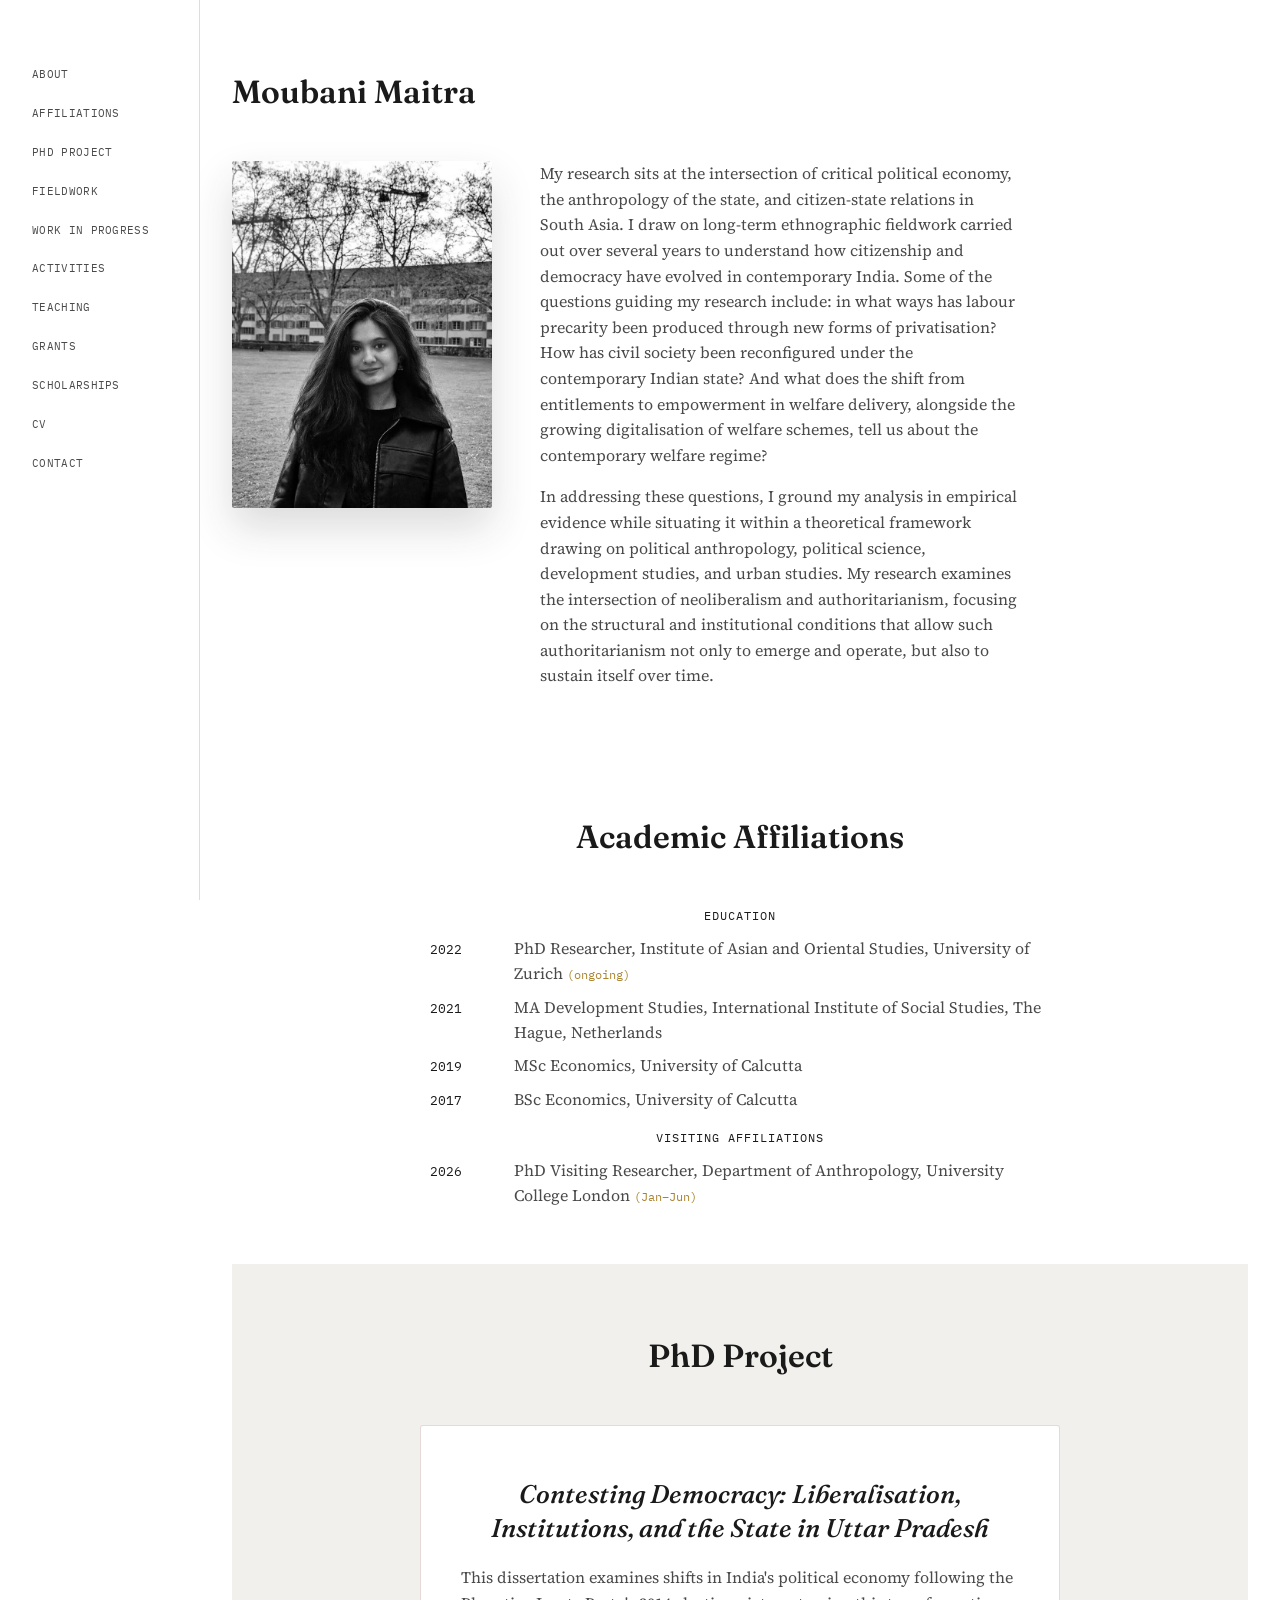
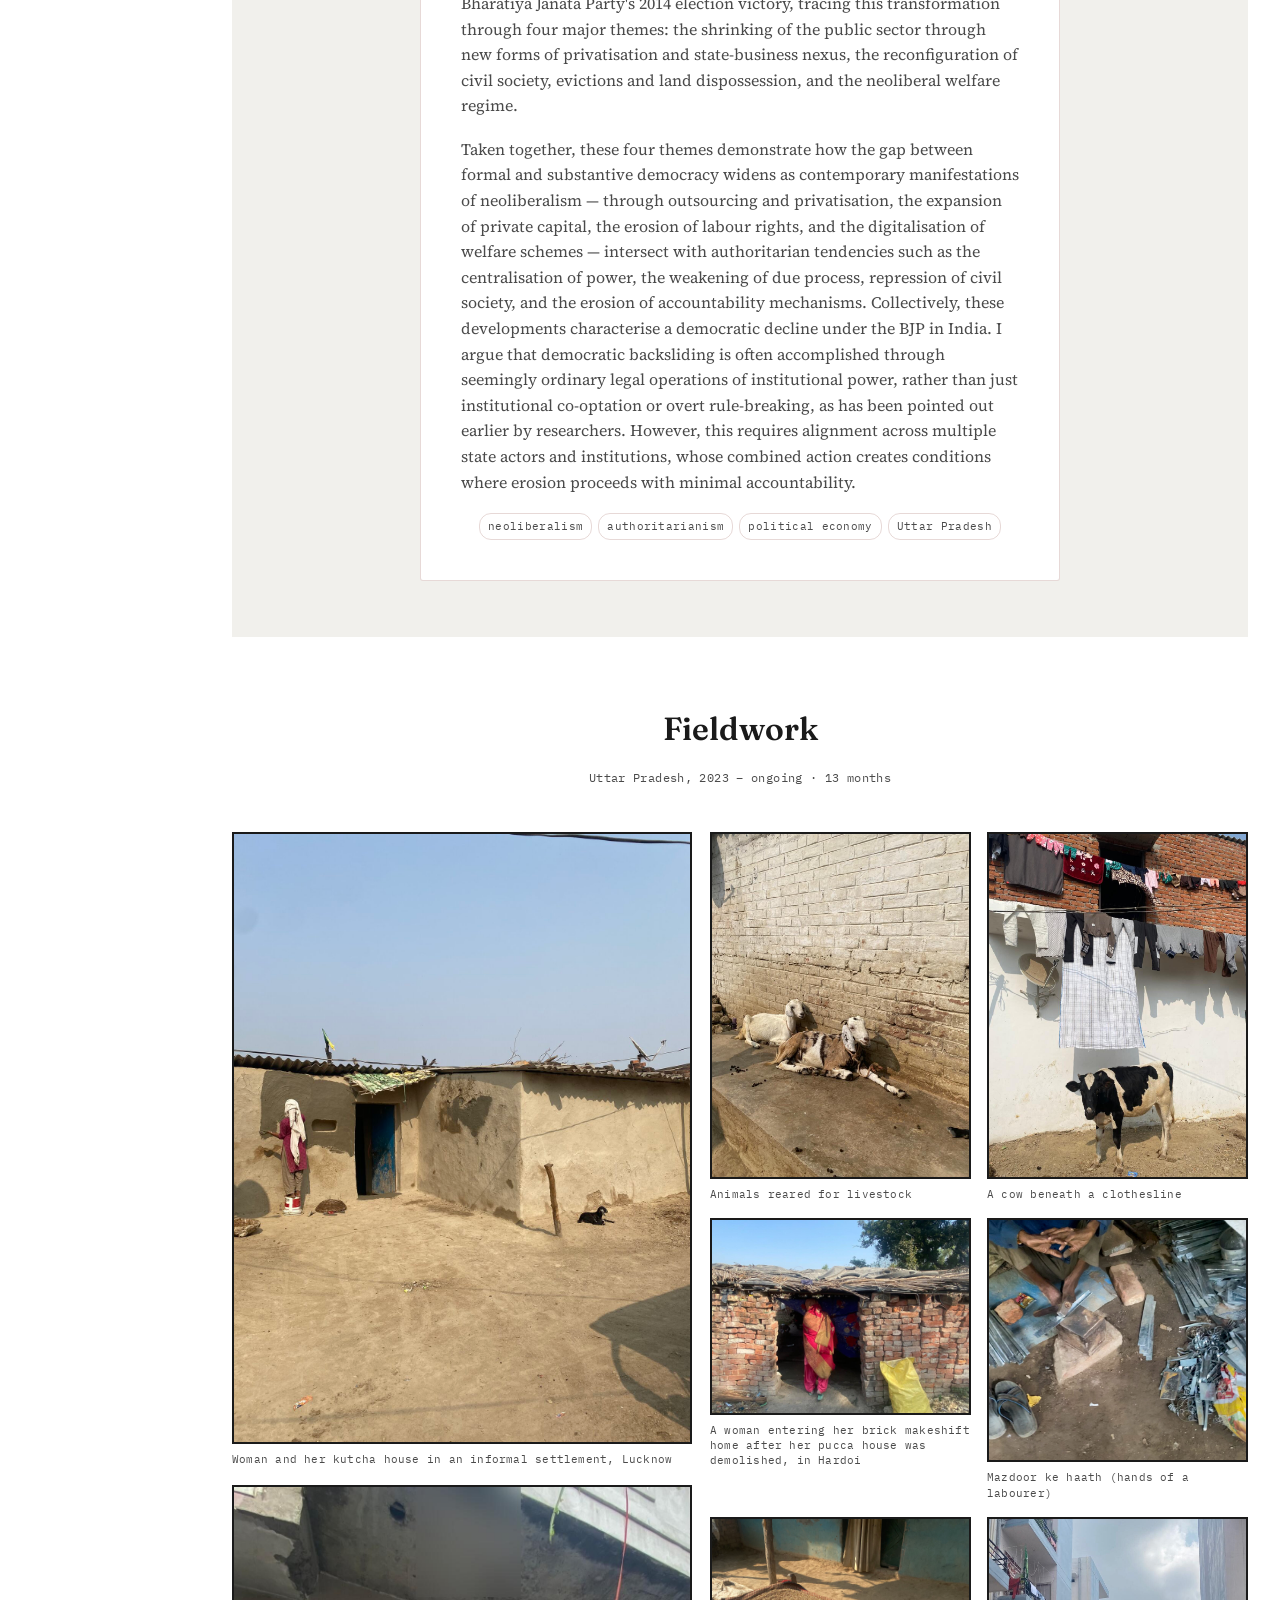
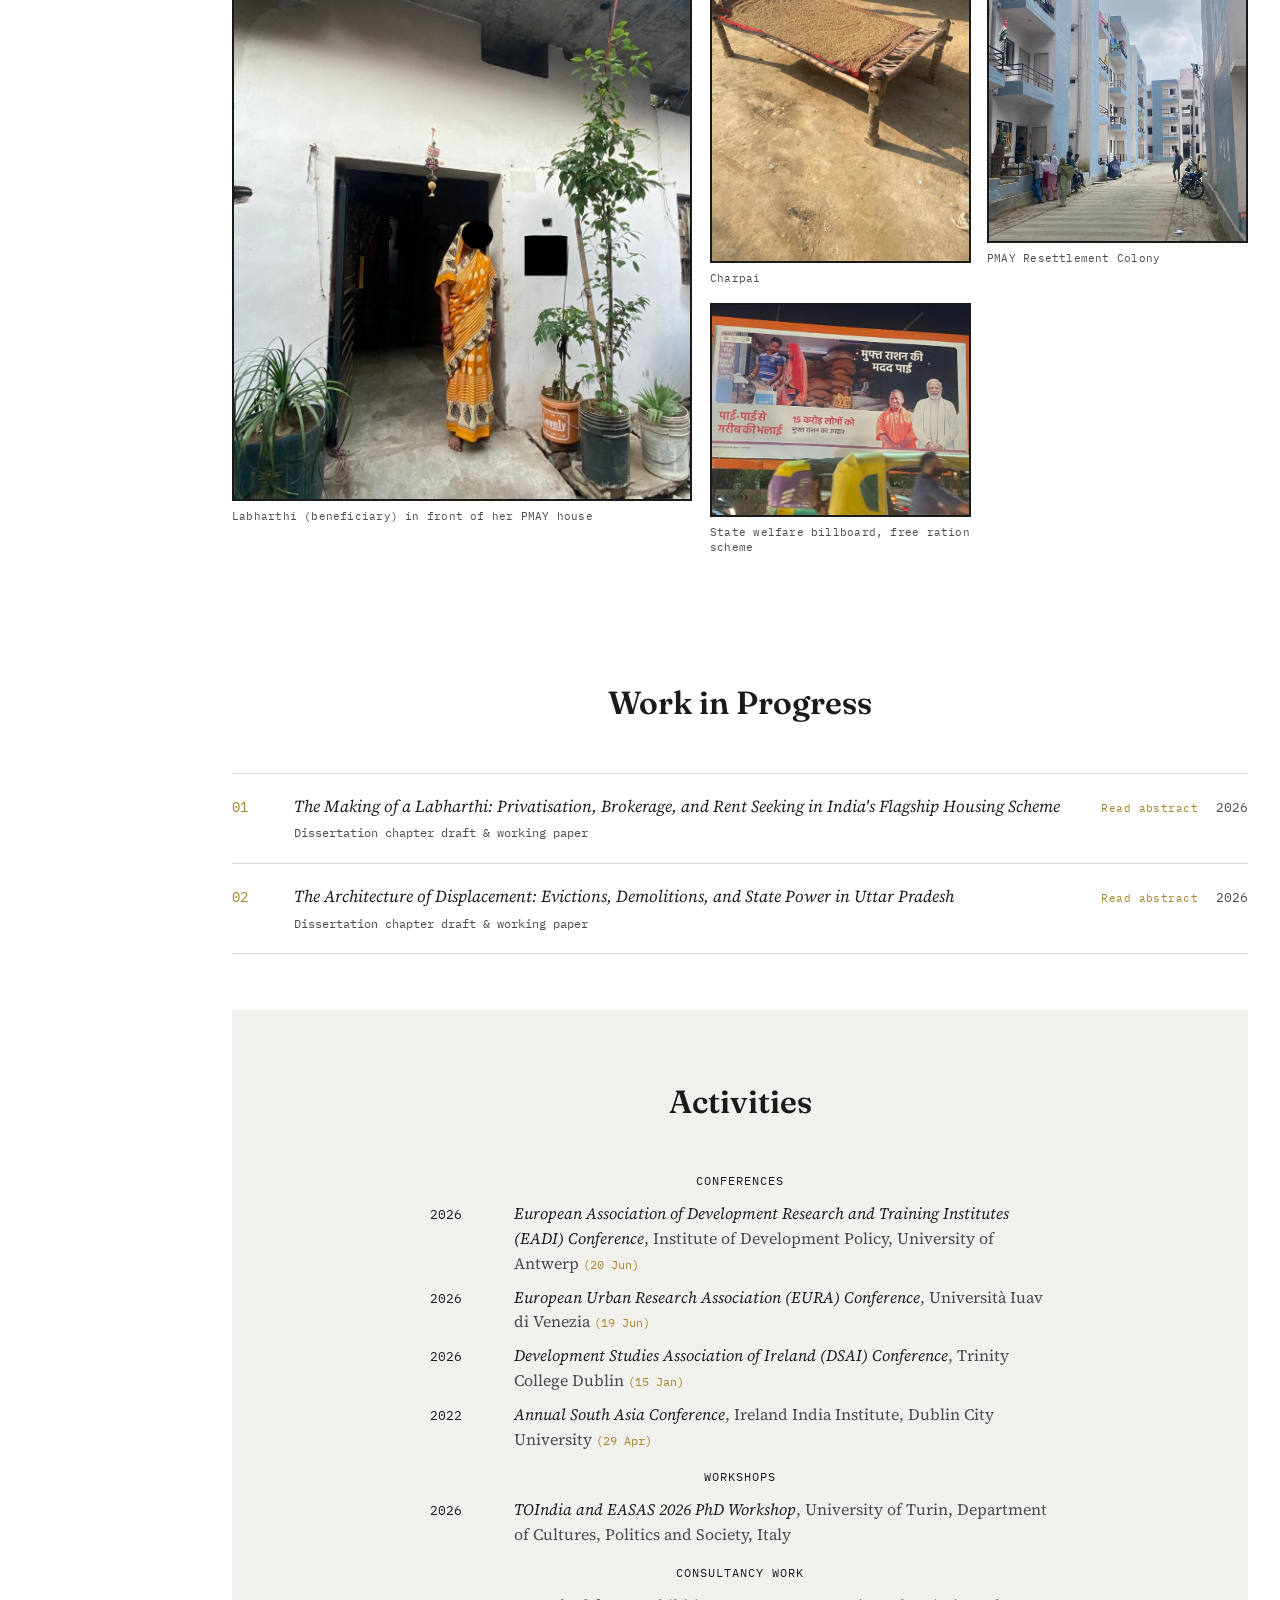
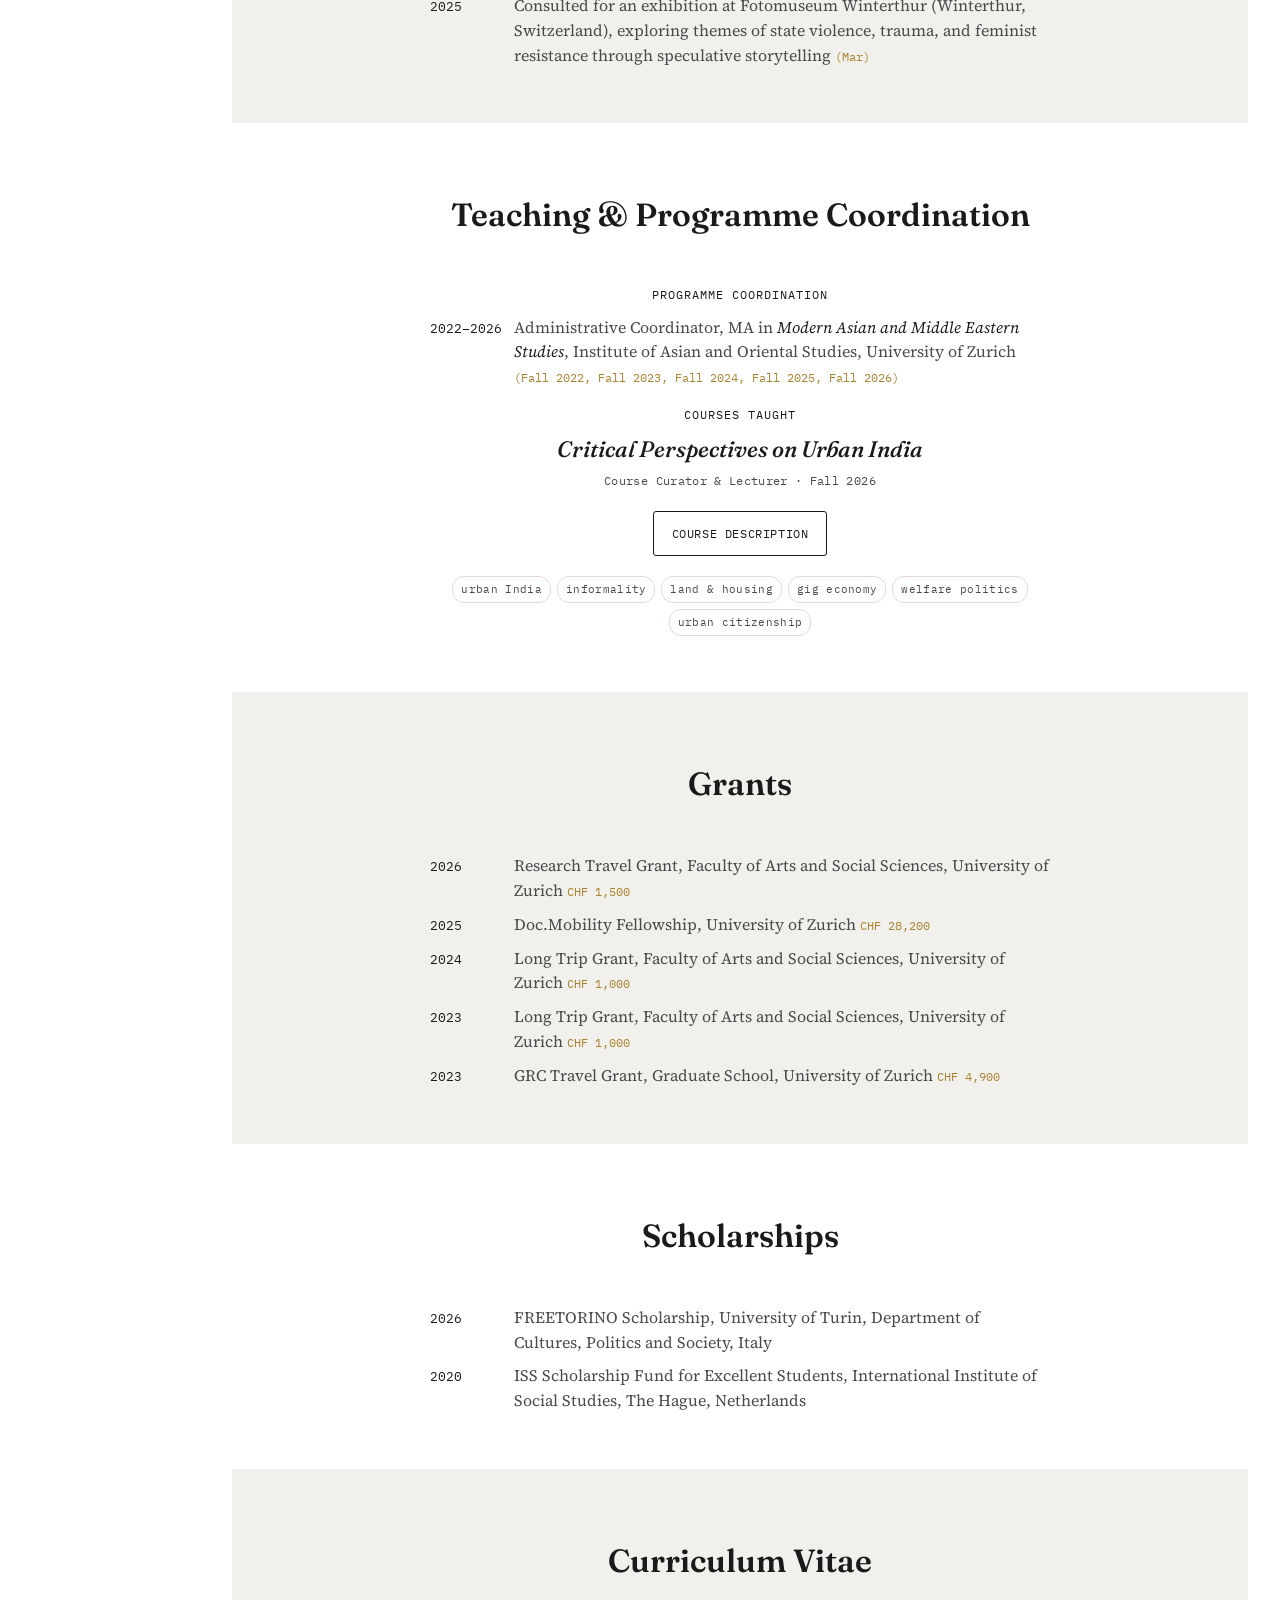
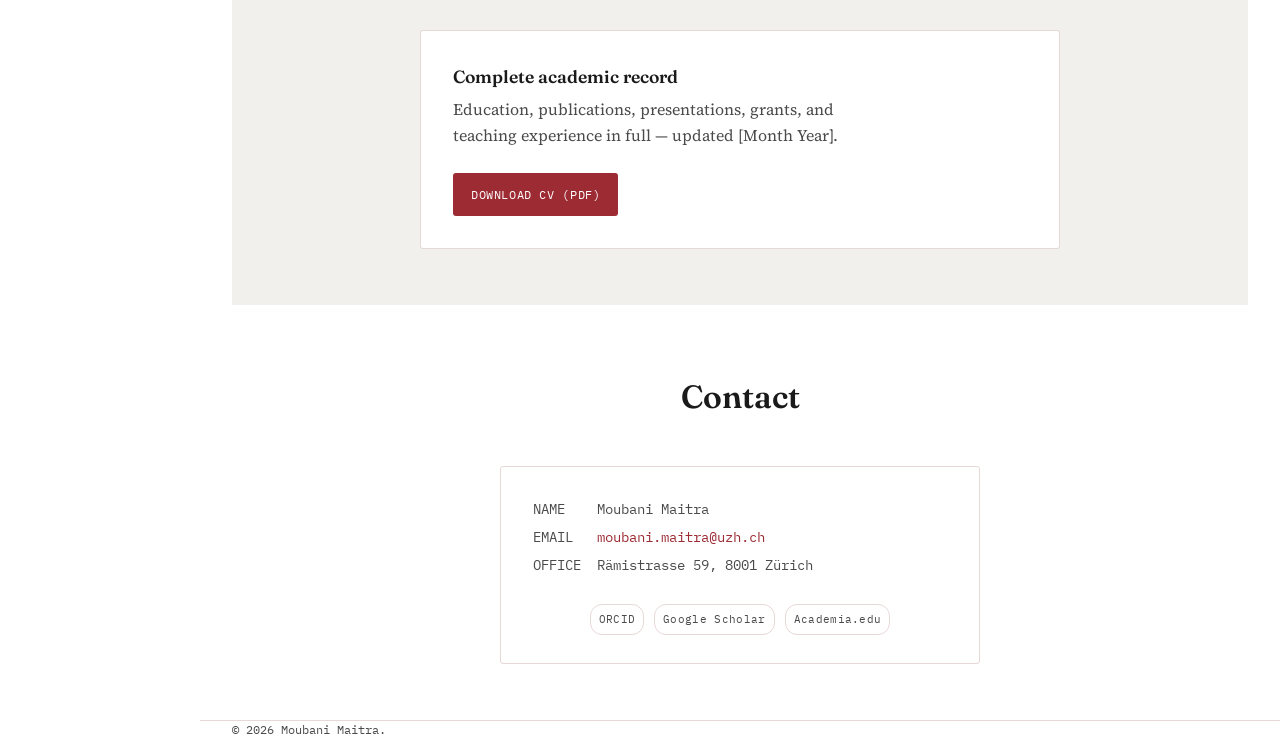
==== index.html @ 35f2863f "Add files via upload" ====
<!DOCTYPE html>
<html lang="en">
<head>
<meta charset="UTF-8">
<meta name="viewport" content="width=device-width, initial-scale=1.0">
<title>Moubani Maitra — Political Anthropology &amp; Political Economy</title>
<link rel="preconnect" href="https://fonts.googleapis.com">
<link rel="preconnect" href="https://fonts.gstatic.com" crossorigin>
<link href="https://fonts.googleapis.com/css2?family=Fraunces:ital,opsz,wght@0,9..144,400;0,9..144,500;0,9..144,600;0,9..144,900;1,9..144,400;1,9..144,500&family=Source+Serif+4:ital,wght@0,400;0,500;0,600;0,700;1,400;1,600&family=IBM+Plex+Mono:wght@400;500;600&display=swap" rel="stylesheet">
<style>
  :root{
    --paper: #FFFFFF;
    --paper-deep: #F1F0EC;
    --paper-line: rgba(122,46,34,0.18);
    --ink: #1A1A1A;
    --ink-soft: #4A4A4A;
    --stamp: #9C2B34;
    --stamp-soft: rgba(156,43,52,0.12);
    --ledger: #241512;
    --ledger-soft: #341F1A;
    --verdigris: #52796F;
    --brass: #A9832E;
    --radius: 3px;
    --maxw: 1120px;
  }

  *{box-sizing:border-box;}
  html{scroll-behavior:smooth;}
  body{
    margin:0;
    background:var(--paper);
    color:var(--ink);
    font-family:'Source Serif 4', Georgia, serif;
    line-height:1.6;
    -webkit-font-smoothing:antialiased;
    position:relative;
    overflow-x:hidden;
    padding-left:200px;
  }

  .eyebrow{
    font-family:'IBM Plex Mono', monospace;
    font-size:0.72rem;
    letter-spacing:0.16em;
    text-transform:uppercase;
    color:var(--stamp);
    display:flex;
    align-items:center;
    gap:0.6em;
  }
  .eyebrow::before{
    content:"";
    width:18px;
    height:1px;
    background:var(--stamp);
    display:inline-block;
  }

  h1,h2,h3{
    font-family:'Fraunces', Georgia, serif;
    font-weight:600;
    color:var(--ink);
    margin:0;
  }

  a{color:inherit;}

  .wrap{max-width:var(--maxw); margin:0 auto; padding:0 32px;}

  /* ---------- HEADER ---------- */
  .site-header{
    position:fixed; top:0; left:0; bottom:0; width:200px; z-index:50;
    background:rgba(255,255,255,0.92);
    backdrop-filter:blur(6px);
    border-right:1px solid var(--paper-line);
    border-bottom:none;
    overflow-y:auto;
  }
  .header-row{
    height:100%;
    padding:32px 20px;
    display:flex; flex-direction:column; align-items:flex-start; justify-content:flex-start;
    gap:24px;
  }
  .mark{
    font-family:'IBM Plex Mono', monospace;
    font-weight:600; font-size:0.85rem;
    letter-spacing:0.04em;
    border:1px solid var(--ink);
    padding:5px 9px;
    border-radius:var(--radius);
    text-decoration:none;
  }
  .tabs{display:flex; flex-direction:column; flex-wrap:nowrap; gap:2px; list-style:none; margin:0; padding:0; width:100%;}
  .tabs a{
    display:block;
    font-family:'IBM Plex Mono', monospace;
    font-size:0.66rem;
    letter-spacing:0.03em;
    text-transform:uppercase;
    text-decoration:none;
    color:var(--ink-soft);
    padding:9px 10px;
    white-space:nowrap;
    border:1px solid transparent;
    border-left:2px solid transparent;
    border-radius:0;
    transition:color .2s ease, border-color .2s ease, background .2s ease;
  }
  .tabs a:hover{ color:var(--stamp); background:var(--paper-deep); border-left-color:var(--paper-line); }
  .tabs a.active{ color:var(--stamp); border-left-color:var(--stamp); }
  .nav-toggle{ display:none; background:none; border:1px solid var(--ink); border-radius:var(--radius); padding:8px 10px; font-family:'IBM Plex Mono',monospace; }

  .btn{
    font-family:'IBM Plex Mono', monospace;
    font-size:0.76rem;
    letter-spacing:0.05em;
    text-transform:uppercase;
    text-decoration:none;
    padding:12px 18px;
    border-radius:var(--radius);
    display:inline-block;
    transition:transform .15s ease, box-shadow .15s ease;
  }
  .btn-primary{ background:var(--stamp); color:var(--paper); }
  .btn-primary:hover{ transform:translateY(-2px); box-shadow:0 6px 14px rgba(156,43,52,0.28); }
  .btn-ghost{ border:1px solid var(--ink); color:var(--ink); background:none; }
  .btn-ghost:hover{ transform:translateY(-2px); background:var(--ink); color:var(--paper); }

  /* ---------- SECTION SHELL ---------- */
  section{ padding:56px 0; }
  .about-section{ padding-top:56px; }
  .section-alt{ background:var(--paper-deep); }
  .section-head{ margin-bottom:44px; max-width:640px; margin:0 auto 44px; text-align:center; }
  .section-head h2{ font-size:2rem; margin-top:10px; }

  .reveal{ opacity:0; transform:translateY(16px); transition:opacity .6s ease, transform .6s ease; }
  .reveal.in{ opacity:1; transform:translateY(0); }

  /* ---------- ABOUT ---------- */
  .about-photo-grid{ display:grid; grid-template-columns:260px 1fr; gap:48px; align-items:start; }
  .about-photo{
    width:100%;
    aspect-ratio:3/4;
    object-fit:cover;
    border-radius:2px;
    filter:grayscale(100%);
    box-shadow:0 20px 40px rgba(122,46,34,0.18);
  }
  .about-name{
    margin-top:14px;
    font-family:'Fraunces', Georgia, serif;
    font-style:italic;
    font-weight:500;
    font-size:1.1rem;
    color:var(--ink);
  }
  .about-grid{ display:grid; grid-template-columns:1.4fr 1fr; gap:56px; align-items:start; }
  .about-grid p{ margin:0 0 16px; color:var(--ink-soft); }
  .facts{ list-style:none; margin:0; padding:0; border-top:1px solid var(--paper-line); }
  .facts li{
    display:flex; justify-content:space-between; gap:16px;
    padding:12px 0; border-bottom:1px solid var(--paper-line);
    font-family:'IBM Plex Mono', monospace; font-size:0.78rem;
  }
  .facts li span:first-child{ color:var(--ink-soft); text-transform:uppercase; letter-spacing:0.04em; }
  .facts li span:last-child{ text-align:right; color:var(--ink); }

  .file-no{
    font-family:'IBM Plex Mono', monospace;
    font-size:0.7rem;
    color:var(--brass);
    letter-spacing:0.05em;
  }
  .tags{ display:flex; flex-wrap:wrap; gap:6px; }
  .tag{
    font-family:'IBM Plex Mono', monospace;
    font-size:0.66rem;
    letter-spacing:0.03em;
    padding:4px 8px;
    border:1px solid var(--paper-line);
    border-radius:12px;
    color:var(--ink-soft);
  }

  /* ---------- PHD PROJECT ---------- */
  .phd-project{
    background:var(--paper);
    border:1px solid var(--paper-line);
    border-radius:var(--radius);
    padding:40px;
    max-width:640px;
    margin:0 auto;
  }
  .phd-project h3{ font-size:1.6rem; line-height:1.32; margin:12px 0 20px; font-style:italic; font-weight:500; text-align:center; }
  .phd-project p{ color:var(--ink-soft); margin:0 0 18px; }
  .phd-project .tags{ margin-top:6px; justify-content:center; }

  /* ---------- FIELDWORK ---------- */
  .fieldwork{ background:var(--paper); color:var(--ink); }
  .fieldwork h2{ color:var(--ink); }

  /* ---------- FIELDWORK — HERO + SIDE GRID (no cropping) ---------- */
  .photo-collage{
    max-width:1100px;
    margin:0 auto;
    display:flex;
    align-items:flex-start;
    gap:18px;
    flex-wrap:wrap;
  }
  .photo-main-col{
    display:flex;
    flex-direction:column;
    gap:18px;
    flex:0 1 460px;
    max-width:460px;
  }
  .photo-main{
    margin:0;
  }
  .photo-main img{
    display:block;
    width:100%;
    height:auto;
    border:2px solid var(--ink);
    box-sizing:border-box;
  }
  .photo-side{
    flex:1 1 500px;
    display:grid;
    grid-template-columns:repeat(2, 1fr);
    align-content:start;
    gap:16px 16px;
  }
  .photo-cell{
    margin:0;
  }
  .photo-cell img{
    display:block;
    width:100%;
    height:auto;
    border:2px solid var(--ink);
    box-sizing:border-box;
  }
  .photo-main figcaption, .photo-cell figcaption{
    margin-top:8px;
    font-family:'IBM Plex Mono', monospace;
    font-size:0.68rem;
    letter-spacing:0.02em;
    line-height:1.4;
    color:var(--ink-soft);
  }

  /* ---------- PUBLICATIONS / WORK IN PROGRESS ---------- */
  .ledger{ list-style:none; margin:0; padding:0; border-top:1px solid var(--paper-line); }
  .pub{
    display:grid; grid-template-columns:44px 1fr auto; gap:18px; align-items:baseline;
    padding:20px 0; border-bottom:1px solid var(--paper-line);
    position:relative;
  }
  .pub-num{ font-family:'IBM Plex Mono', monospace; color:var(--brass); font-size:0.85rem; }
  .pub-title{ font-style:italic; font-size:1.05rem; }
  .pub-meta{ display:block; font-family:'IBM Plex Mono', monospace; font-size:0.72rem; color:var(--ink-soft); margin-top:4px; font-style:normal; }
  .pub-year{ font-family:'IBM Plex Mono', monospace; font-size:0.8rem; color:var(--ink-soft); }
  .stamp-badge{
    position:absolute; right:0; top:14px;
    font-family:'IBM Plex Mono', monospace;
    font-size:0.6rem; letter-spacing:0.08em;
    color:var(--stamp); border:1px solid var(--stamp);
    padding:3px 7px; border-radius:2px;
    transform:rotate(-8deg) scale(0.9);
    opacity:0; transition:opacity .2s ease, transform .2s ease;
    background:var(--stamp-soft);
  }
  .pub:hover .stamp-badge{ opacity:1; transform:rotate(-8deg) scale(1); }

  .pub-details summary{
    list-style:none;
    cursor:pointer;
    display:flex;
    align-items:baseline;
    gap:8px;
  }
  .pub-details summary::-webkit-details-marker{ display:none; }
  .pub-hint{
    font-family:'IBM Plex Mono', monospace;
    font-size:0.68rem;
    letter-spacing:0.04em;
    color:var(--brass);
    margin-left:auto;
    white-space:nowrap;
    padding-left:12px;
  }
  .pub-hint-open{ display:none; }
  .pub-details[open] .pub-hint-open{ display:inline; }
  .pub-details[open] .pub-hint-closed{ display:none; }
  .pub-desc{
    margin:12px 0 0;
    font-style:normal;
    font-size:0.92rem;
    line-height:1.6;
    color:var(--ink-soft);
    max-width:66ch;
  }

  /* ---------- TEACHING ---------- */
  .course-card{
    max-width:640px;
    margin:0 auto;
  }
  .course-card h3{ font-size:1.4rem; line-height:1.32; margin:0 0 8px; font-style:italic; font-weight:500; text-align:center; }
  .course-card .course-meta{ font-family:'IBM Plex Mono', monospace; font-size:0.72rem; letter-spacing:0.03em; color:var(--ink-soft); margin:0 0 20px; text-align:center; }
  .course-card p:not(.course-meta){ color:var(--ink-soft); margin:0 0 16px; }
  .course-card .tags{ margin-top:6px; justify-content:center; }
  .course-details{ text-align:center; margin:0 0 20px; }
  .course-desc-btn{
    display:inline-block;
    list-style:none;
    cursor:pointer;
  }
  .course-desc-btn::-webkit-details-marker{ display:none; }
  .course-details p{ text-align:left; margin-top:18px !important; }

  /* ---------- SUB-BLOCKS (Activities, Coordination) ---------- */
  .subblock{ margin-bottom:16px; }
  .subblock:last-child{ margin-bottom:0; }
  .subhead{
    font-family:'IBM Plex Mono', monospace;
    font-size:0.78rem;
    letter-spacing:0.08em;
    text-transform:uppercase;
    color:var(--ink);
    margin-bottom:10px;
    text-align:center;
  }
  .cv-list{ margin:0 auto; padding:0; max-width:620px; display:flex; flex-direction:column; gap:9px; }
  .cv-entry{
    display:grid;
    grid-template-columns:74px 1fr;
    gap:10px;
    align-items:baseline;
    margin:0;
    font-size:1rem;
    line-height:1.55;
    color:var(--ink-soft);
    text-align:left;
  }
  .cv-entry em{ font-style:italic; color:var(--ink); }
  .cv-year{ font-family:'IBM Plex Mono', monospace; font-size:0.82rem; color:var(--ink); }
  .cv-desc{ display:block; }
  .cv-date{ font-family:'IBM Plex Mono', monospace; font-size:0.72rem; color:var(--brass); }

  /* ---------- CV ---------- */
  .cv-box{
    display:flex; align-items:center; justify-content:space-between; gap:24px; flex-wrap:wrap;
    background:var(--paper); border:1px solid var(--paper-line); border-radius:var(--radius);
    padding:32px;
    max-width:640px;
    margin:0 auto;
  }
  .cv-box p{ margin:6px 0 0; color:var(--ink-soft); max-width:50ch; }

  /* ---------- CONTACT ---------- */
  .contact-block{
    font-family:'IBM Plex Mono', monospace;
    font-size:0.88rem;
    line-height:2;
    color:var(--ink-soft);
    border:1px solid var(--paper-line);
    border-radius:var(--radius);
    padding:28px 32px;
    max-width:480px;
    margin:0 auto;
  }
  .contact-block a{ color:var(--stamp); text-decoration:none; border-bottom:1px solid transparent; }
  .contact-block a:hover{ border-color:var(--stamp); }
  .contact-links{ margin-top:24px; display:flex; gap:10px; flex-wrap:wrap; justify-content:center; }

  footer{
    padding:32px 0 48px;
    font-family:'IBM Plex Mono', monospace;
    font-size:0.72rem;
    color:var(--ink-soft);
    display:flex; justify-content:space-between; flex-wrap:wrap; gap:8px;
    border-top:1px solid var(--paper-line);
  }

  @media (max-width: 860px){
    body{ padding-left:0; }
    .site-header{
      position:fixed; top:0; left:0; right:0; bottom:auto; width:auto; height:64px;
      border-right:none;
      border-bottom:1px solid var(--paper-line);
    }
    .header-row{
      max-width:var(--maxw); margin:0 auto; padding:0 32px;
      flex-direction:row; align-items:center; justify-content:space-between;
      height:64px; gap:0;
    }
    .about-section{ padding-top:120px; }
    .about-grid{ grid-template-columns:1fr; }
    .about-photo-grid{ grid-template-columns:1fr; }
    .about-photo{ max-width:220px; }
    .photo-collage{ flex-direction:column; align-items:stretch; }
    .photo-main-col{ max-width:100%; }
    .tabs{ display:none; }
    .nav-toggle{ display:inline-flex; }
    .tabs.open{
      display:flex; flex-direction:column; position:absolute; top:64px; right:32px;
      background:var(--paper); border:1px solid var(--paper-line); border-radius:var(--radius);
      padding:6px; max-height:80vh; overflow-y:auto;
    }
    .pub{ grid-template-columns:32px 1fr; }
    .pub-year{ grid-column:2; }
  }

  @media (max-width: 520px){
    .photo-side{ grid-template-columns:1fr; }
  }

  @media (prefers-reduced-motion: reduce){
    .reveal{ opacity:1; transform:none; transition:none; }
  }
</style>
</head>
<body>

<header class="site-header">
  <div class="header-row">
    <div></div>
    <nav>
      <ul class="tabs" id="tabs">
        <li><a href="#about">About</a></li>
        <li><a href="#affiliations">Affiliations</a></li>
        <li><a href="#research">PhD Project</a></li>
        <li><a href="#fieldwork">Fieldwork</a></li>
        <li><a href="#publications">Work in Progress</a></li>
        <li><a href="#activities">Activities</a></li>
        <li><a href="#teaching">Teaching</a></li>
        <li><a href="#grants">Grants</a></li>
        <li><a href="#scholarships">Scholarships</a></li>
        <li><a href="#cv">CV</a></li>
        <li><a href="#contact">Contact</a></li>
      </ul>
    </nav>
    <button class="nav-toggle" id="navToggle" aria-label="Toggle navigation">≡</button>
  </div>
</header>

<main class="wrap">

  <!-- ABOUT -->
  <section id="about" class="reveal about-section">
    <div class="section-head" style="margin:0 0 44px; text-align:left;">
      <h2>Moubani Maitra</h2>
    </div>
    <div class="about-photo-grid">
      <div class="about-photo-col">
        <img src="photos/profile.jpg" alt="Moubani Maitra" class="about-photo">
      </div>
      <div style="max-width:60ch;">
        <p style="color:var(--ink-soft); margin:0 0 16px;">My research sits at the intersection of critical political economy, the anthropology of the state, and citizen-state relations in South Asia. I draw on long-term ethnographic fieldwork carried out over several years to understand how citizenship and democracy have evolved in contemporary India. Some of the questions guiding my research include: in what ways has labour precarity been produced through new forms of privatisation? How has civil society been reconfigured under the contemporary Indian state? And what does the shift from entitlements to empowerment in welfare delivery, alongside the growing digitalisation of welfare schemes, tell us about the contemporary welfare regime?</p>
        <p style="color:var(--ink-soft); margin:0;">In addressing these questions, I ground my analysis in empirical evidence while situating it within a theoretical framework drawing on political anthropology, political science, development studies, and urban studies. My research examines the intersection of neoliberalism and authoritarianism, focusing on the structural and institutional conditions that allow such authoritarianism not only to emerge and operate, but also to sustain itself over time.</p>
      </div>
    </div>
  </section>

  <!-- ACADEMIC AFFILIATIONS -->
  <section id="affiliations" class="reveal">
    <div class="section-head">
      <h2>Academic Affiliations</h2>
    </div>
    <div class="subblock">
      <p class="subhead">Education</p>
      <div class="cv-list">
        <p class="cv-entry"><span class="cv-year">2022</span><span class="cv-desc">PhD Researcher, Institute of Asian and Oriental Studies, University of Zurich <span class="cv-date">(ongoing)</span></span></p>
        <p class="cv-entry"><span class="cv-year">2021</span><span class="cv-desc">MA Development Studies, International Institute of Social Studies, The Hague, Netherlands</span></p>
        <p class="cv-entry"><span class="cv-year">2019</span><span class="cv-desc">MSc Economics, University of Calcutta</span></p>
        <p class="cv-entry"><span class="cv-year">2017</span><span class="cv-desc">BSc Economics, University of Calcutta</span></p>
      </div>
    </div>
    <div class="subblock">
      <p class="subhead">Visiting Affiliations</p>
      <div class="cv-list">
        <p class="cv-entry"><span class="cv-year">2026</span><span class="cv-desc">PhD Visiting Researcher, Department of Anthropology, University College London <span class="cv-date">(Jan–Jun)</span></span></p>
      </div>
    </div>
  </section>

  <!-- PHD PROJECT -->
  <section id="research" class="section-alt reveal">
    <div class="section-head">
      <h2>PhD Project</h2>
    </div>
    <article class="phd-project">
      <h3>Contesting Democracy: Liberalisation, Institutions, and the State in Uttar Pradesh</h3>
      <p>This dissertation examines shifts in India's political economy following the Bharatiya Janata Party's 2014 election victory, tracing this transformation through four major themes: the shrinking of the public sector through new forms of privatisation and state-business nexus, the reconfiguration of civil society, evictions and land dispossession, and the neoliberal welfare regime.</p>
      <p>Taken together, these four themes demonstrate how the gap between formal and substantive democracy widens as contemporary manifestations of neoliberalism — through outsourcing and privatisation, the expansion of private capital, the erosion of labour rights, and the digitalisation of welfare schemes — intersect with authoritarian tendencies such as the centralisation of power, the weakening of due process, repression of civil society, and the erosion of accountability mechanisms. Collectively, these developments characterise a democratic decline under the BJP in India. I argue that democratic backsliding is often accomplished through seemingly ordinary legal operations of institutional power, rather than just institutional co-optation or overt rule-breaking, as has been pointed out earlier by researchers. However, this requires alignment across multiple state actors and institutions, whose combined action creates conditions where erosion proceeds with minimal accountability.</p>
      <div class="tags">
        <span class="tag">neoliberalism</span>
        <span class="tag">authoritarianism</span>
        <span class="tag">political economy</span>
        <span class="tag">Uttar Pradesh</span>
      </div>
    </article>
  </section>

  <!-- FIELDWORK -->
  <section id="fieldwork" class="fieldwork reveal">
    <div class="section-head">
      <h2>Fieldwork</h2>
      <p style="font-family:'IBM Plex Mono', monospace; font-size:0.78rem; letter-spacing:0.03em; color:var(--ink-soft); margin-top:14px;">Uttar Pradesh, 2023 – ongoing · 13 months</p>
    </div>
    <div class="photo-collage">
      <div class="photo-main-col">
        <figure class="photo-main">
          <img src="photos/photo1.jpg" alt="Woman plastering the wall of a mud home, village Uttar Pradesh">
          <figcaption>Woman and her kutcha house in an informal settlement, Lucknow</figcaption>
        </figure>
        <figure class="photo-main">
          <img src="photos/photo12.jpg" alt="Beneficiary standing in front of her PMAY house, face blurred for privacy">
          <figcaption>Labharthi (beneficiary) in front of her PMAY house</figcaption>
        </figure>
      </div>
      <div class="photo-side">
        <figure class="photo-cell">
          <img src="photos/photo2.jpg" alt="Two goats resting against a brick wall">
          <figcaption>Animals reared for livestock</figcaption>
        </figure>
        <figure class="photo-cell">
          <img src="photos/photo3.jpg" alt="A cow standing beneath a clothesline of drying laundry">
          <figcaption>A cow beneath a clothesline</figcaption>
        </figure>
        <figure class="photo-cell">
          <img src="photos/photo5.jpg" alt="Woman entering a brick and tarp dwelling">
          <figcaption>A woman entering her brick makeshift home after her pucca house was demolished, in Hardoi</figcaption>
        </figure>
        <figure class="photo-cell">
          <img src="photos/photo8.jpg" alt="Close-up of hands doing informal metalwork and repair">
          <figcaption>Mazdoor ke haath (hands of a labourer)</figcaption>
        </figure>
        <figure class="photo-cell">
          <img src="photos/photo10.jpg" alt="Fieldwork photograph, Uttar Pradesh">
          <figcaption>Charpai</figcaption>
        </figure>
        <figure class="photo-cell">
          <img src="photos/photo11.jpg" alt="PMAY resettlement colony housing blocks">
          <figcaption>PMAY Resettlement Colony</figcaption>
        </figure>
        <figure class="photo-cell">
          <img src="photos/photo13.jpg" alt="Billboard advertising the state's free ration scheme, featuring the Uttar Pradesh Chief Minister and Prime Minister">
          <figcaption>State welfare billboard, free ration scheme</figcaption>
        </figure>
      </div>
    </div>
  </section>

  <!-- WORK IN PROGRESS -->
  <section id="publications" class="reveal">
    <div class="section-head">
      <h2>Work in Progress</h2>
    </div>
    <ul class="ledger">
      <li class="pub">
        <span class="pub-num">01</span>
        <span>
          <details class="pub-details">
            <summary>
              <span>
                <span class="pub-title">The Making of a Labharthi: Privatisation, Brokerage, and Rent Seeking in India's Flagship Housing Scheme</span>
                <span class="pub-meta">Dissertation chapter draft &amp; working paper</span>
              </span>
              <span class="pub-hint">
                <span class="pub-hint-closed">Read abstract</span>
                <span class="pub-hint-open">Hide abstract</span>
              </span>
            </summary>
            <p class="pub-desc">Digital technologies have increasingly been incorporated into social policy to improve welfare delivery, underpinning a neoliberal welfare regime. In India, Aadhaar-enabled systems and Direct Benefit Transfers (DBTs) have become central to what scholars term the BJP government's "new welfarism," which reconfigures welfare around two features: first, provisioning goods such as housing, toilets, and gas connections through centrally sponsored schemes; and second, an explicit reliance on digital technologies to deliver benefits directly into beneficiaries' bank accounts. The figure of the labharthi (beneficiary) has become closely associated with DBT-based welfare and with political narratives that centralize credit to Prime Minister Narendra Modi. Uttar Pradesh, for instance, has claimed some of the highest numbers of beneficiaries nationwide, including over 130 million beneficiaries across six major DBT schemes, and the highest number of completed urban houses under the Pradhan Mantri Awas Yojana (Urban) [PMAY(U)].</p>
            <p class="pub-desc">This paper investigates PMAY(U), a flagship housing programme that employs geo-tagging applications to deliver cash transfers, in order to understand how individuals access the scheme and become beneficiaries through their interactions with state and non-state actors. The findings show that despite DBTs and digitalization, brokerage continues to shape access, especially for landless applicants, with local brokers and elected representatives often mediating early approval stages. Simultaneously, DBTs have generated what I call a new layer of intermediaries, particularly private consultants, who extract rents at different stages, undermining claims of eliminating middlemen. Amid rapid urbanization and limited state capacity, the paper argues that digitalized welfare can deepen citizens' dependence on intermediaries, diffusing accountability and creating new avenues for rent-seeking.</p>
          </details>
        </span>
        <span class="pub-year">2026</span>
        <span class="stamp-badge">Draft</span>
      </li>
      <li class="pub">
        <span class="pub-num">02</span>
        <span>
          <details class="pub-details">
            <summary>
              <span>
                <span class="pub-title">The Architecture of Displacement: Evictions, Demolitions, and State Power in Uttar Pradesh</span>
                <span class="pub-meta">Dissertation chapter draft &amp; working paper</span>
              </span>
              <span class="pub-hint">
                <span class="pub-hint-closed">Read abstract</span>
                <span class="pub-hint-open">Hide abstract</span>
              </span>
            </summary>
            <p class="pub-desc">This chapter examines how evictions and dispossession unfold in contemporary India. Recent scholarship has emphasized the communal character of such evictions, highlighting their disproportionate targeting of Muslim neighbourhoods and dissenters, with the bulldozer emerging as a central symbol in BJP-ruled states and election campaigns. This chapter argues that even where eviction follows an ostensibly procedural process, the bulldozer's effective operation depends on specific structural conditions rooted in the institutional settings through which eviction orders are issued and subsequently legitimised. Focusing on the eviction of a Muslim-majority neighbourhood in Uttar Pradesh, I show how the institutional design of development authorities — where the internal appellate mechanism is structurally compromised — enables the deployment of coercive capacity, through police and central security forces, and infrastructural means, through the cooperation of utility providers withdrawing essential services. Even institutions with independence from the development authority arrived at aligned outcomes: courts engaged with residents' challenges, granting stays and hearing negotiations, yet ultimately validated the eviction and offered resettlement as remedy. I argue that executive reach in such cases is achieved neither through institutional co-optation nor through the breaking of institutional rules, but through the exploitation of gaps within an accountability structure that continues, formally, to function.</p>
          </details>
        </span>
        <span class="pub-year">2026</span>
        <span class="stamp-badge">Draft</span>
      </li>
    </ul>
  </section>

  <!-- ACTIVITIES -->
  <section id="activities" class="section-alt reveal">
    <div class="section-head">
      <h2>Activities</h2>
    </div>
    <div class="subblock">
      <p class="subhead">Conferences</p>
      <div class="cv-list">
        <p class="cv-entry"><span class="cv-year">2026</span><span class="cv-desc"><em>European Association of Development Research and Training Institutes (EADI) Conference</em>, Institute of Development Policy, University of Antwerp <span class="cv-date">(20 Jun)</span></span></p>
        <p class="cv-entry"><span class="cv-year">2026</span><span class="cv-desc"><em>European Urban Research Association (EURA) Conference</em>, Università Iuav di Venezia <span class="cv-date">(19 Jun)</span></span></p>
        <p class="cv-entry"><span class="cv-year">2026</span><span class="cv-desc"><em>Development Studies Association of Ireland (DSAI) Conference</em>, Trinity College Dublin <span class="cv-date">(15 Jan)</span></span></p>
        <p class="cv-entry"><span class="cv-year">2022</span><span class="cv-desc"><em>Annual South Asia Conference</em>, Ireland India Institute, Dublin City University <span class="cv-date">(29 Apr)</span></span></p>
      </div>
    </div>
    <div class="subblock">
      <p class="subhead">Workshops</p>
      <div class="cv-list">
        <p class="cv-entry"><span class="cv-year">2026</span><span class="cv-desc"><em>TOIndia and EASAS 2026 PhD Workshop</em>, University of Turin, Department of Cultures, Politics and Society, Italy</span></p>
      </div>
    </div>
    <div class="subblock">
      <p class="subhead">Consultancy Work</p>
      <div class="cv-list">
        <p class="cv-entry"><span class="cv-year">2025</span><span class="cv-desc">Consulted for an exhibition at Fotomuseum Winterthur (Winterthur, Switzerland), exploring themes of state violence, trauma, and feminist resistance through speculative storytelling <span class="cv-date">(Mar)</span></span></p>
      </div>
    </div>
  </section>

  <!-- TEACHING -->
  <section id="teaching" class="reveal">
    <div class="section-head">
      <h2>Teaching &amp; Programme Coordination</h2>
    </div>
    <div class="subblock">
      <p class="subhead">Programme Coordination</p>
      <div class="cv-list">
        <p class="cv-entry"><span class="cv-year">2022–2026</span><span class="cv-desc">Administrative Coordinator, MA in <em>Modern Asian and Middle Eastern Studies</em>, Institute of Asian and Oriental Studies, University of Zurich <span class="cv-date">(Fall 2022, Fall 2023, Fall 2024, Fall 2025, Fall 2026)</span></span></p>
      </div>
    </div>
    <div class="subblock">
      <p class="subhead">Courses Taught</p>
      <article class="course-card">
        <h3>Critical Perspectives on Urban India</h3>
        <p class="course-meta">Course Curator &amp; Lecturer · Fall 2026</p>
        <details class="course-details">
          <summary class="btn btn-ghost course-desc-btn">Course Description</summary>
          <p>This course offers a critical, ethnographically grounded introduction to urban India, examining the social, political, and economic dynamics that produce inequality and exclusion in Indian cities. Key themes include the formal-informal divide, informal settlements, land rights and housing, precarious labour and the gig economy, welfare politics, the urban middle class, and questions of environment, gender, and citizenship. Drawing on case studies from Delhi, Mumbai, Hyderabad, and Bengaluru, the course situates these debates within specific political economy contexts while enabling comparative insight across urban India. It is suited to students in urban studies, anthropology, sociology, development studies, and social policy.</p>
        </details>
        <div class="tags">
          <span class="tag">urban India</span>
          <span class="tag">informality</span>
          <span class="tag">land &amp; housing</span>
          <span class="tag">gig economy</span>
          <span class="tag">welfare politics</span>
          <span class="tag">urban citizenship</span>
        </div>
      </article>
    </div>
  </section>

  <!-- GRANTS -->
  <section id="grants" class="section-alt reveal">
    <div class="section-head">
      <h2>Grants</h2>
    </div>
    <div class="cv-list">
      <p class="cv-entry"><span class="cv-year">2026</span><span class="cv-desc">Research Travel Grant, Faculty of Arts and Social Sciences, University of Zurich <span class="cv-date">CHF 1,500</span></span></p>
      <p class="cv-entry"><span class="cv-year">2025</span><span class="cv-desc">Doc.Mobility Fellowship, University of Zurich <span class="cv-date">CHF 28,200</span></span></p>
      <p class="cv-entry"><span class="cv-year">2024</span><span class="cv-desc">Long Trip Grant, Faculty of Arts and Social Sciences, University of Zurich <span class="cv-date">CHF 1,000</span></span></p>
      <p class="cv-entry"><span class="cv-year">2023</span><span class="cv-desc">Long Trip Grant, Faculty of Arts and Social Sciences, University of Zurich <span class="cv-date">CHF 1,000</span></span></p>
      <p class="cv-entry"><span class="cv-year">2023</span><span class="cv-desc">GRC Travel Grant, Graduate School, University of Zurich <span class="cv-date">CHF 4,900</span></span></p>
    </div>
  </section>

  <!-- SCHOLARSHIPS -->
  <section id="scholarships" class="reveal">
    <div class="section-head">
      <h2>Scholarships</h2>
    </div>
    <div class="cv-list">
      <p class="cv-entry"><span class="cv-year">2026</span><span class="cv-desc">FREETORINO Scholarship, University of Turin, Department of Cultures, Politics and Society, Italy</span></p>
      <p class="cv-entry"><span class="cv-year">2020</span><span class="cv-desc">ISS Scholarship Fund for Excellent Students, International Institute of Social Studies, The Hague, Netherlands</span></p>
    </div>
  </section>

  <!-- CV -->
  <section id="cv" class="section-alt reveal">
    <div class="section-head">
      <h2>Curriculum Vitae</h2>
    </div>
    <div class="cv-box">
      <div>
        <h3 style="font-size:1.1rem;">Complete academic record</h3>
        <p>Education, publications, presentations, grants, and teaching experience in full — updated [Month Year].</p>
      </div>
      <a class="btn btn-primary" href="#" download>Download CV (PDF)</a>
    </div>
  </section>

  <!-- CONTACT -->
  <section id="contact" class="reveal">
    <div class="section-head">
      <h2>Contact</h2>
    </div>
    <div class="contact-block">
      <div>NAME&nbsp;&nbsp;&nbsp;&nbsp;Moubani Maitra</div>
      <div>EMAIL&nbsp;&nbsp;&nbsp;<a href="mailto:moubani.maitra@uzh.ch">moubani.maitra@uzh.ch</a></div>
      <div>OFFICE&nbsp;&nbsp;Rämistrasse 59, 8001 Zürich</div>
      <div class="contact-links">
        <span class="tag">ORCID</span>
        <span class="tag">Google Scholar</span>
        <span class="tag">Academia.edu</span>
      </div>
    </div>
  </section>

</main>

<footer class="wrap">
  <span>© 2026 Moubani Maitra.</span>
</footer>

<script>
  const toggle = document.getElementById('navToggle');
  const tabs = document.getElementById('tabs');
  toggle.addEventListener('click', () => tabs.classList.toggle('open'));
  tabs.querySelectorAll('a').forEach(a => a.addEventListener('click', () => tabs.classList.remove('open')));

  const revealEls = document.querySelectorAll('.reveal');
  if ('IntersectionObserver' in window){
    const io = new IntersectionObserver((entries) => {
      entries.forEach(entry => {
        if (entry.isIntersecting){
          entry.target.classList.add('in');
          io.unobserve(entry.target);
        }
      });
    }, { threshold: 0.12 });
    revealEls.forEach(el => io.observe(el));
  } else {
    revealEls.forEach(el => el.classList.add('in'));
  }
</script>

</body>
</html>
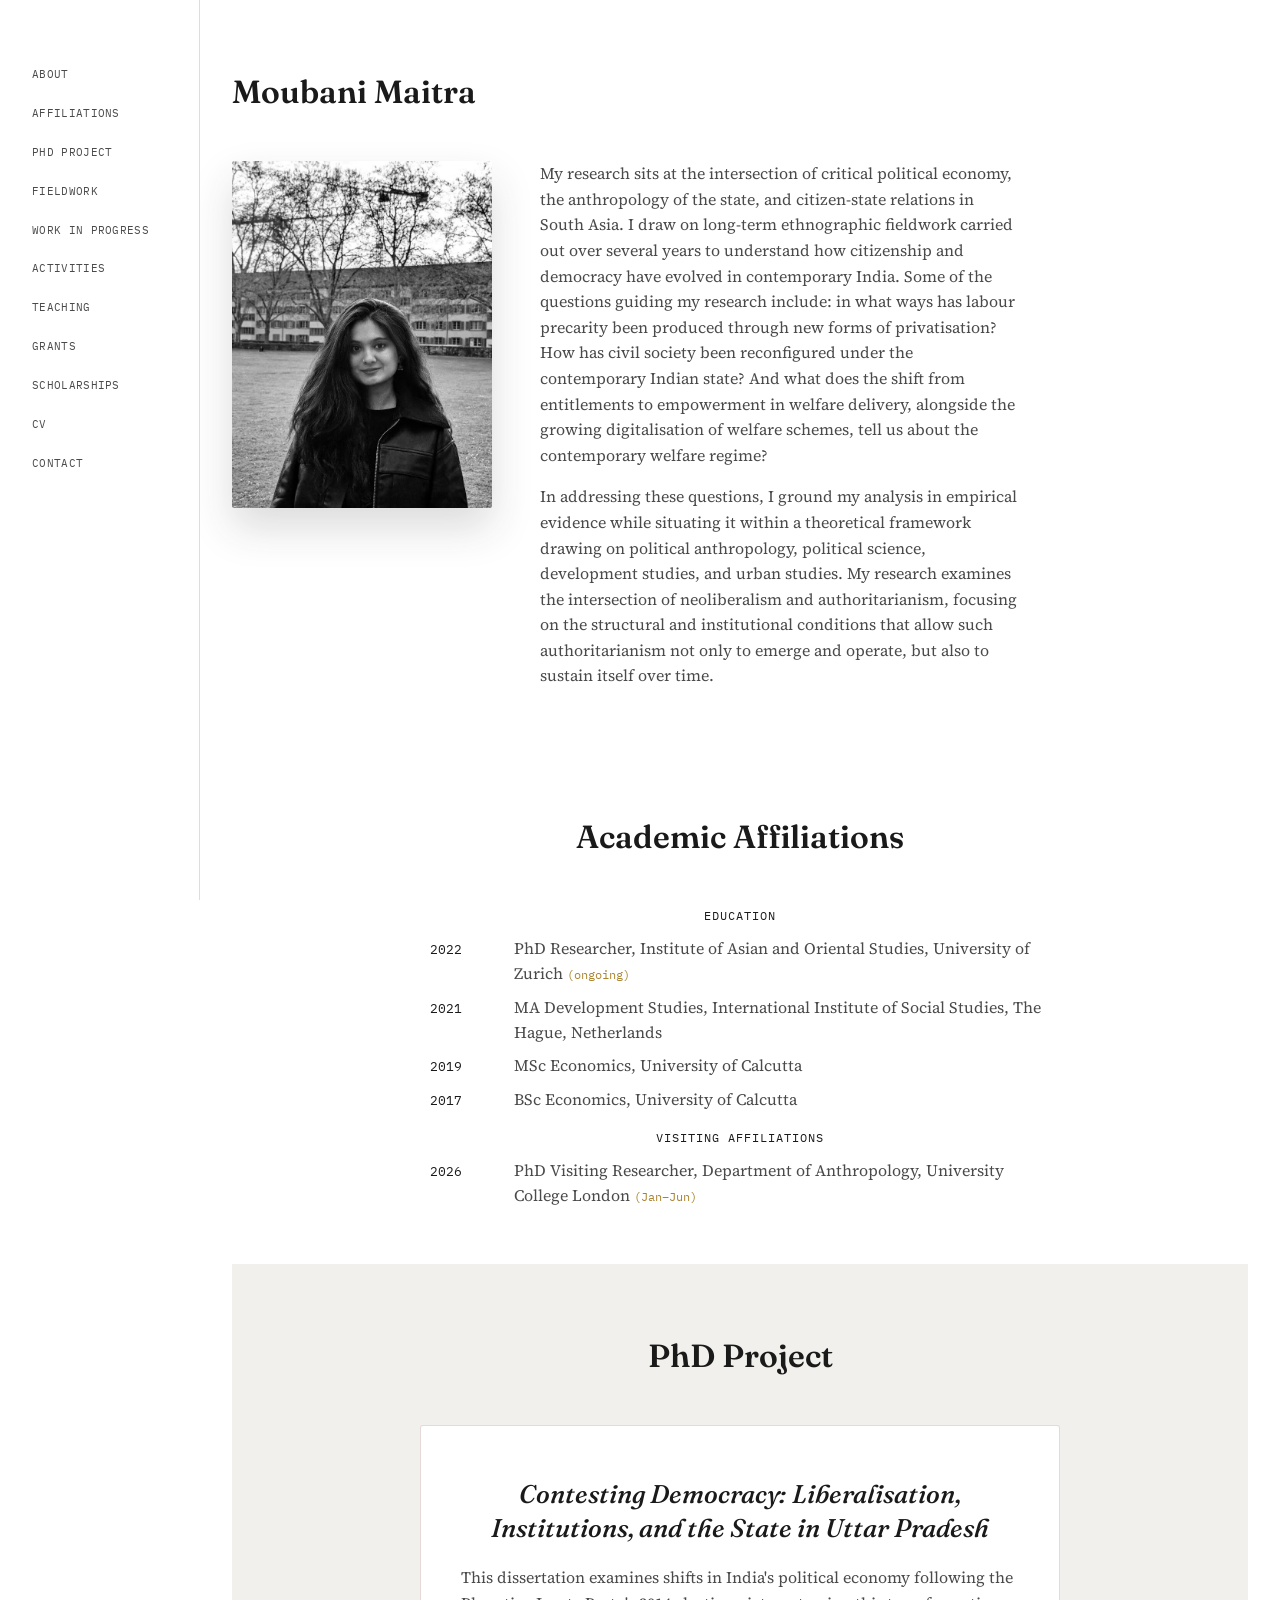
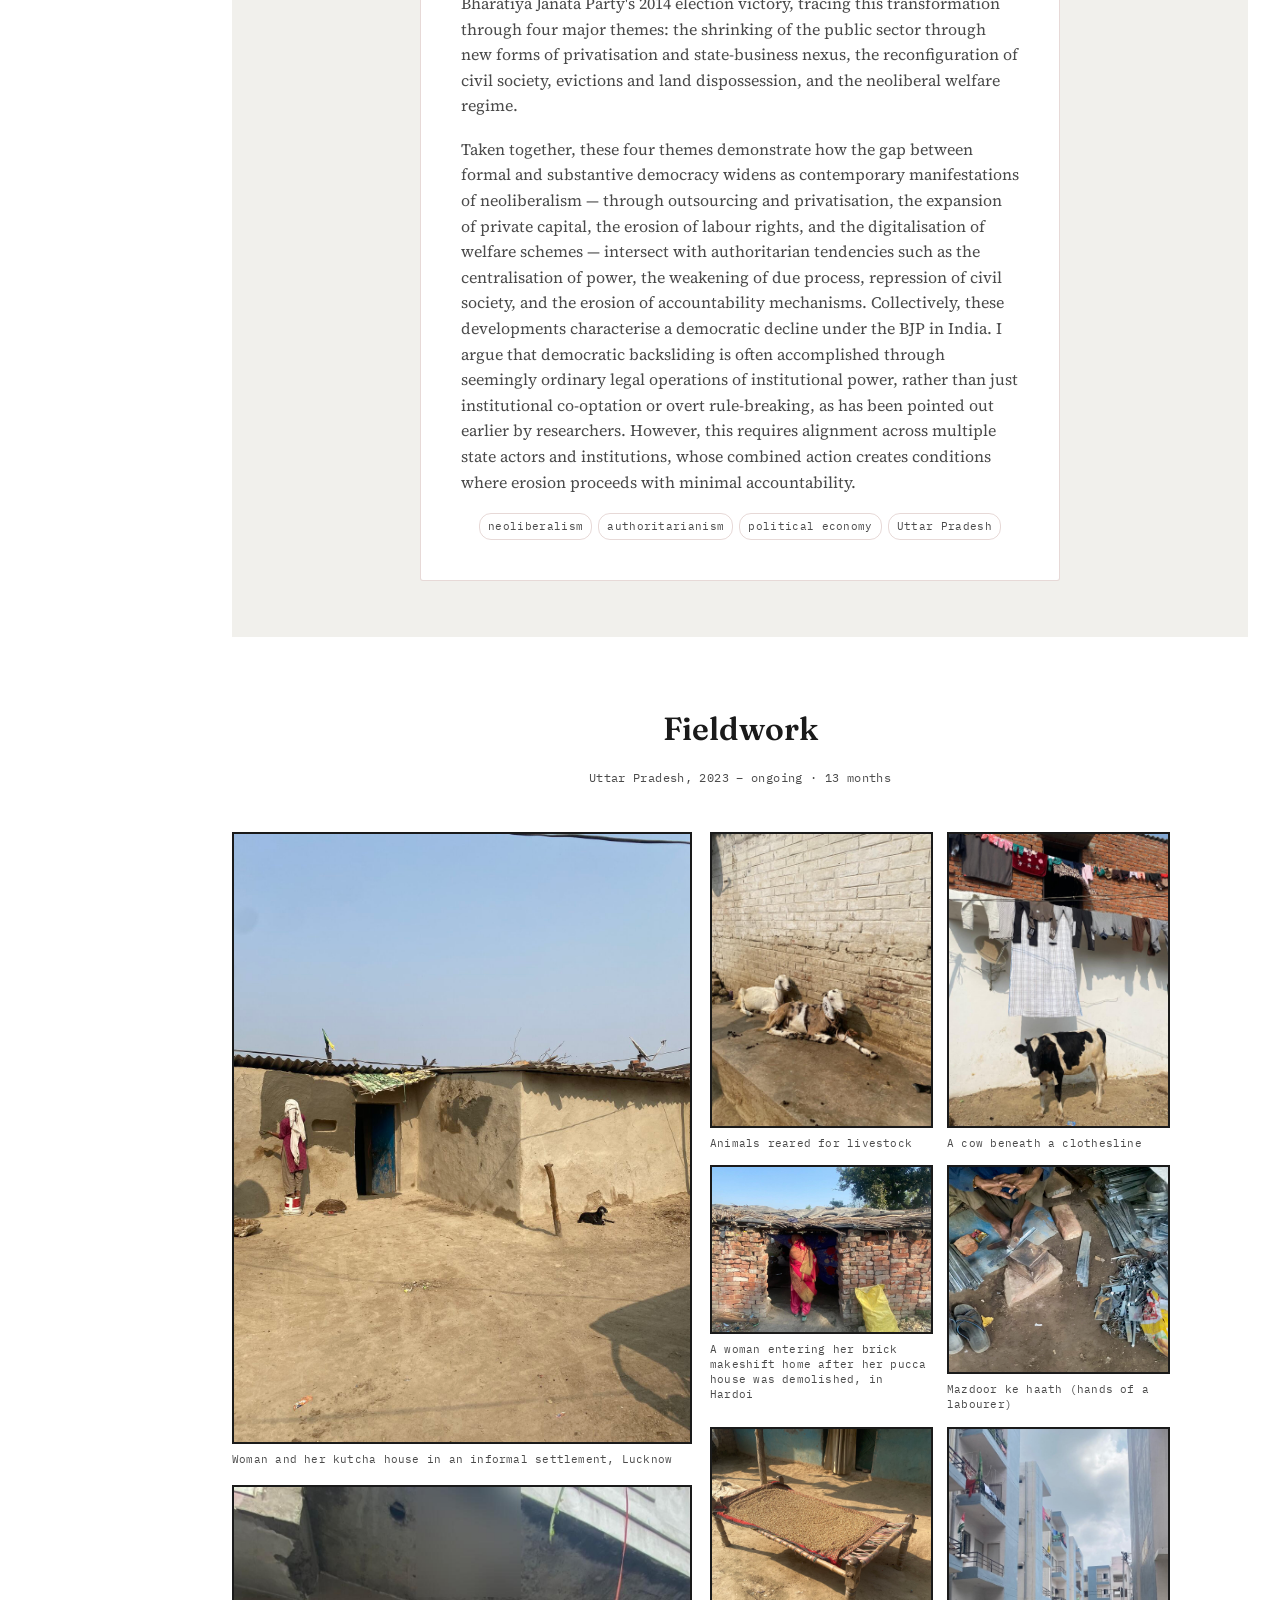
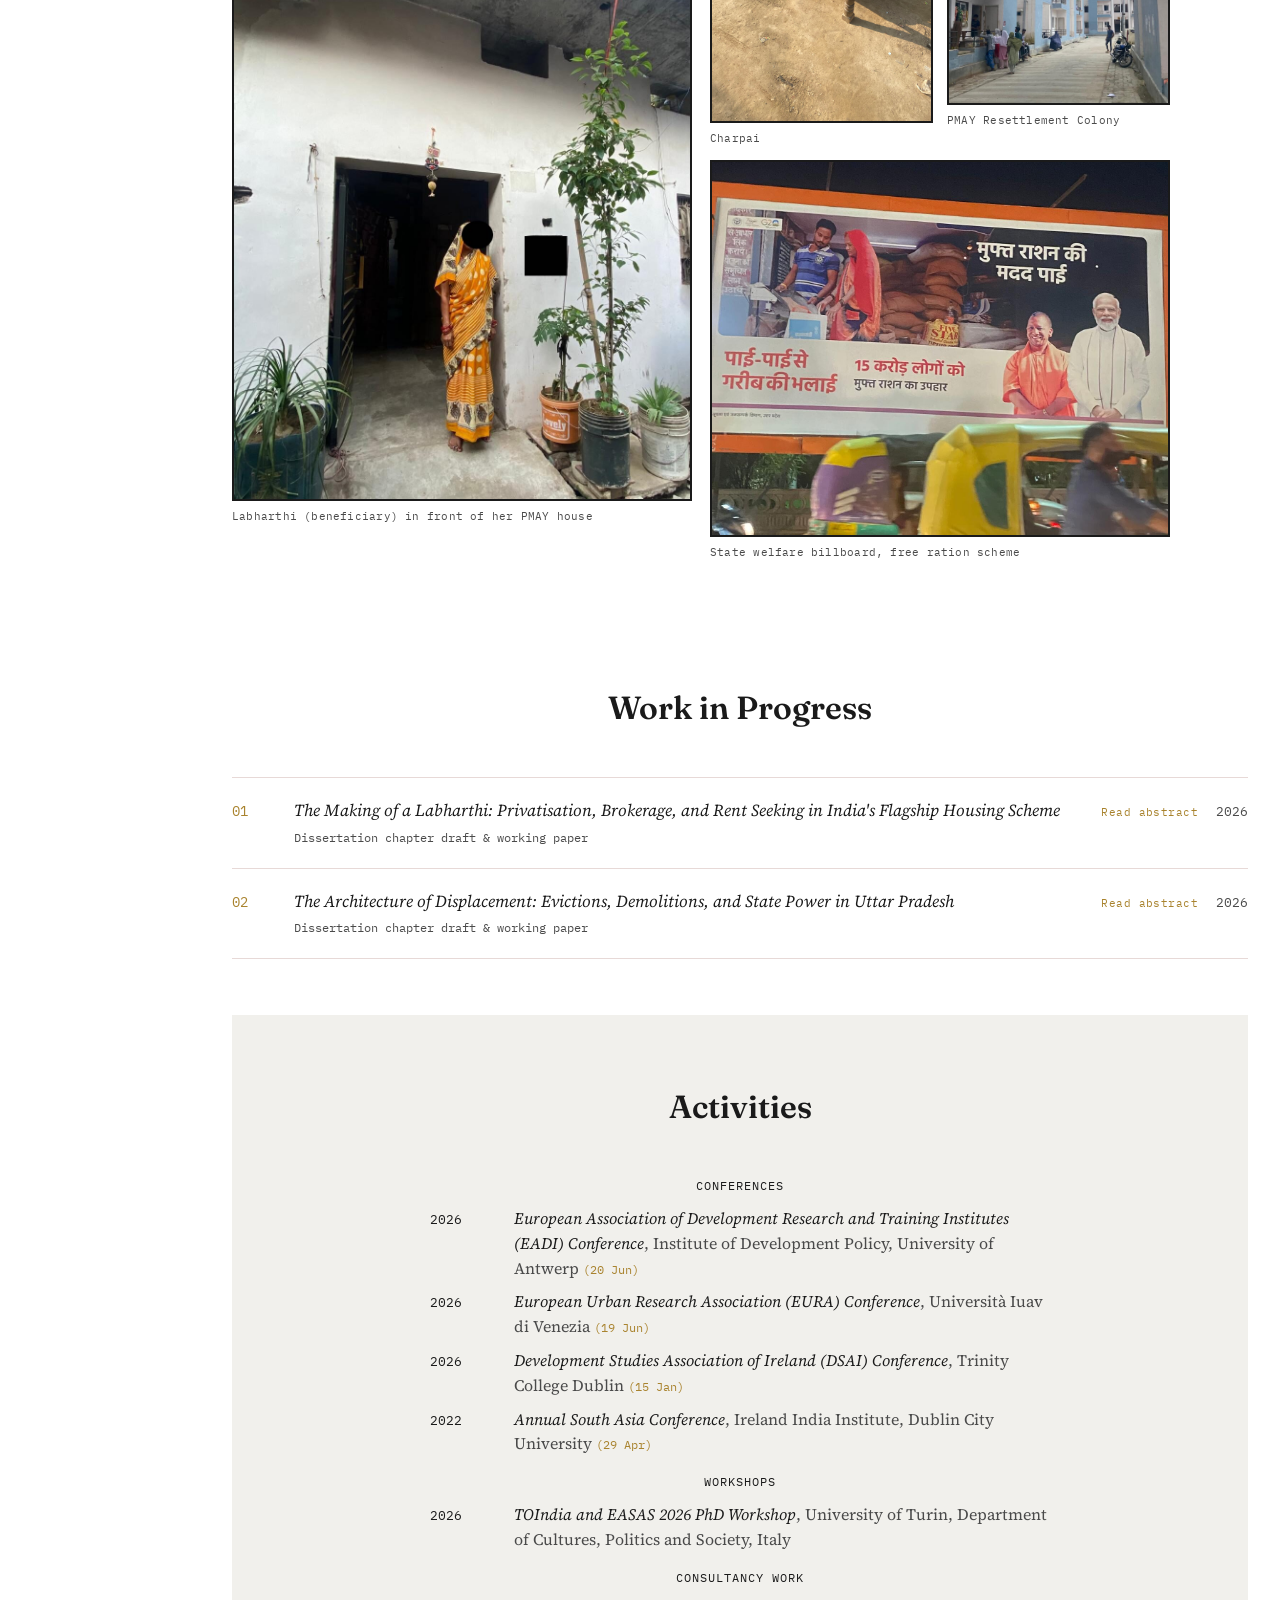
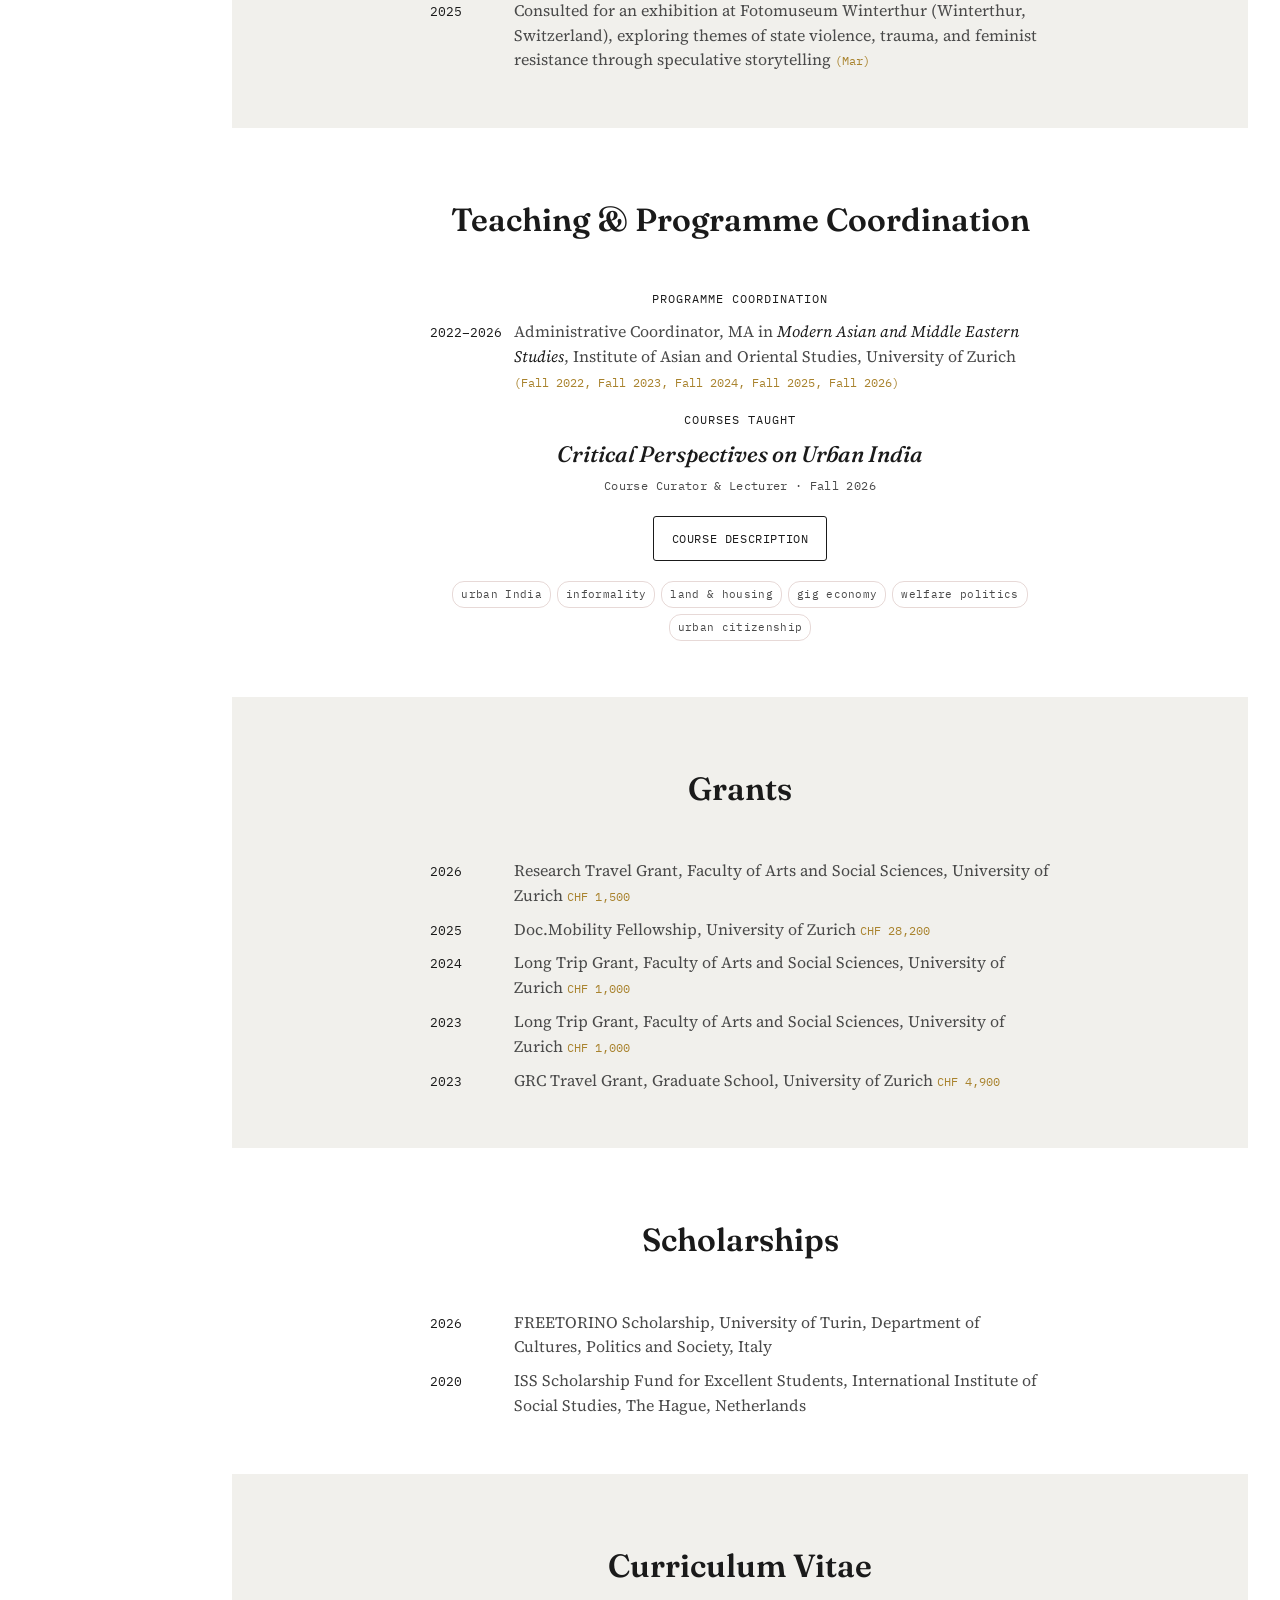
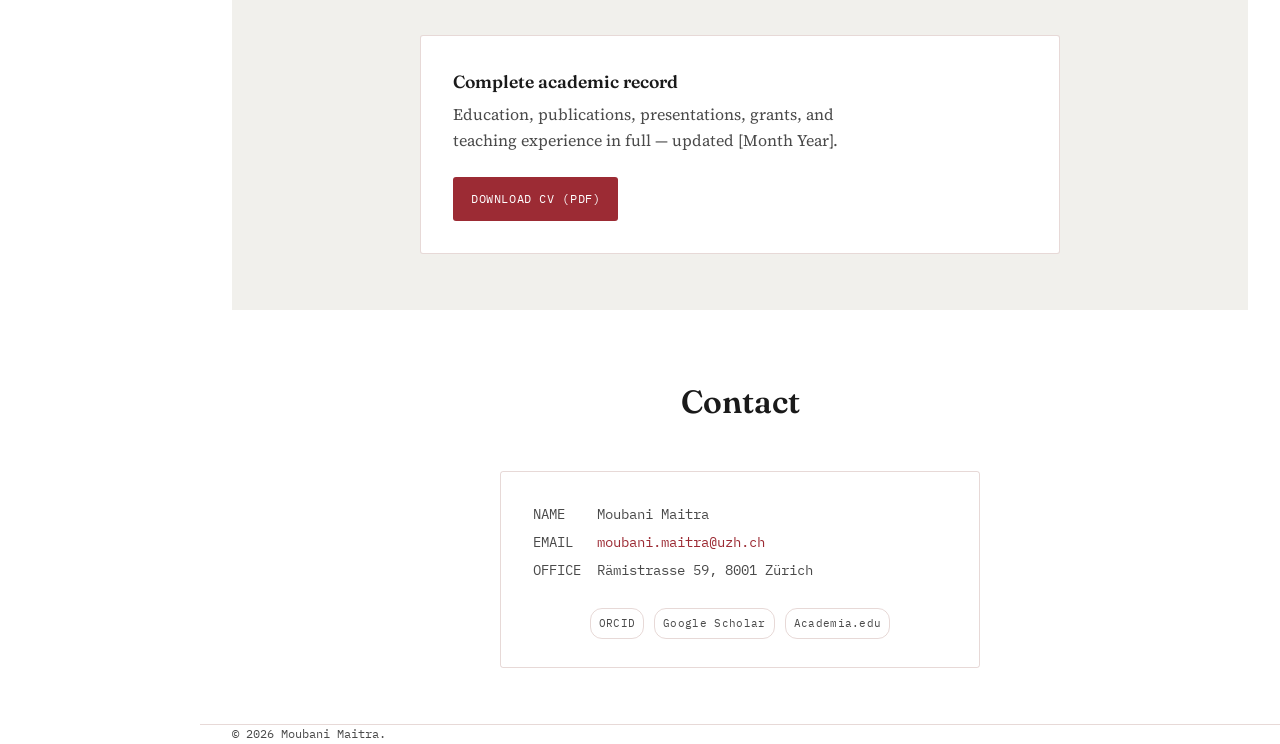
==== commit 9a92ecb6: "Add files via upload" ====
--- a/index.html
+++ b/index.html
@@ -227,14 +227,18 @@
     box-sizing:border-box;
   }
   .photo-side{
-    flex:1 1 500px;
+    flex:1 1 440px;
+    max-width:460px;
     display:grid;
     grid-template-columns:repeat(2, 1fr);
     align-content:start;
-    gap:16px 16px;
+    gap:14px 14px;
   }
   .photo-cell{
     margin:0;
+  }
+  .photo-cell.wide{
+    grid-column:1 / -1;
   }
   .photo-cell img{
     display:block;
@@ -548,7 +552,7 @@
           <img src="photos/photo11.jpg" alt="PMAY resettlement colony housing blocks">
           <figcaption>PMAY Resettlement Colony</figcaption>
         </figure>
-        <figure class="photo-cell">
+        <figure class="photo-cell wide">
           <img src="photos/photo13.jpg" alt="Billboard advertising the state's free ration scheme, featuring the Uttar Pradesh Chief Minister and Prime Minister">
           <figcaption>State welfare billboard, free ration scheme</figcaption>
         </figure>
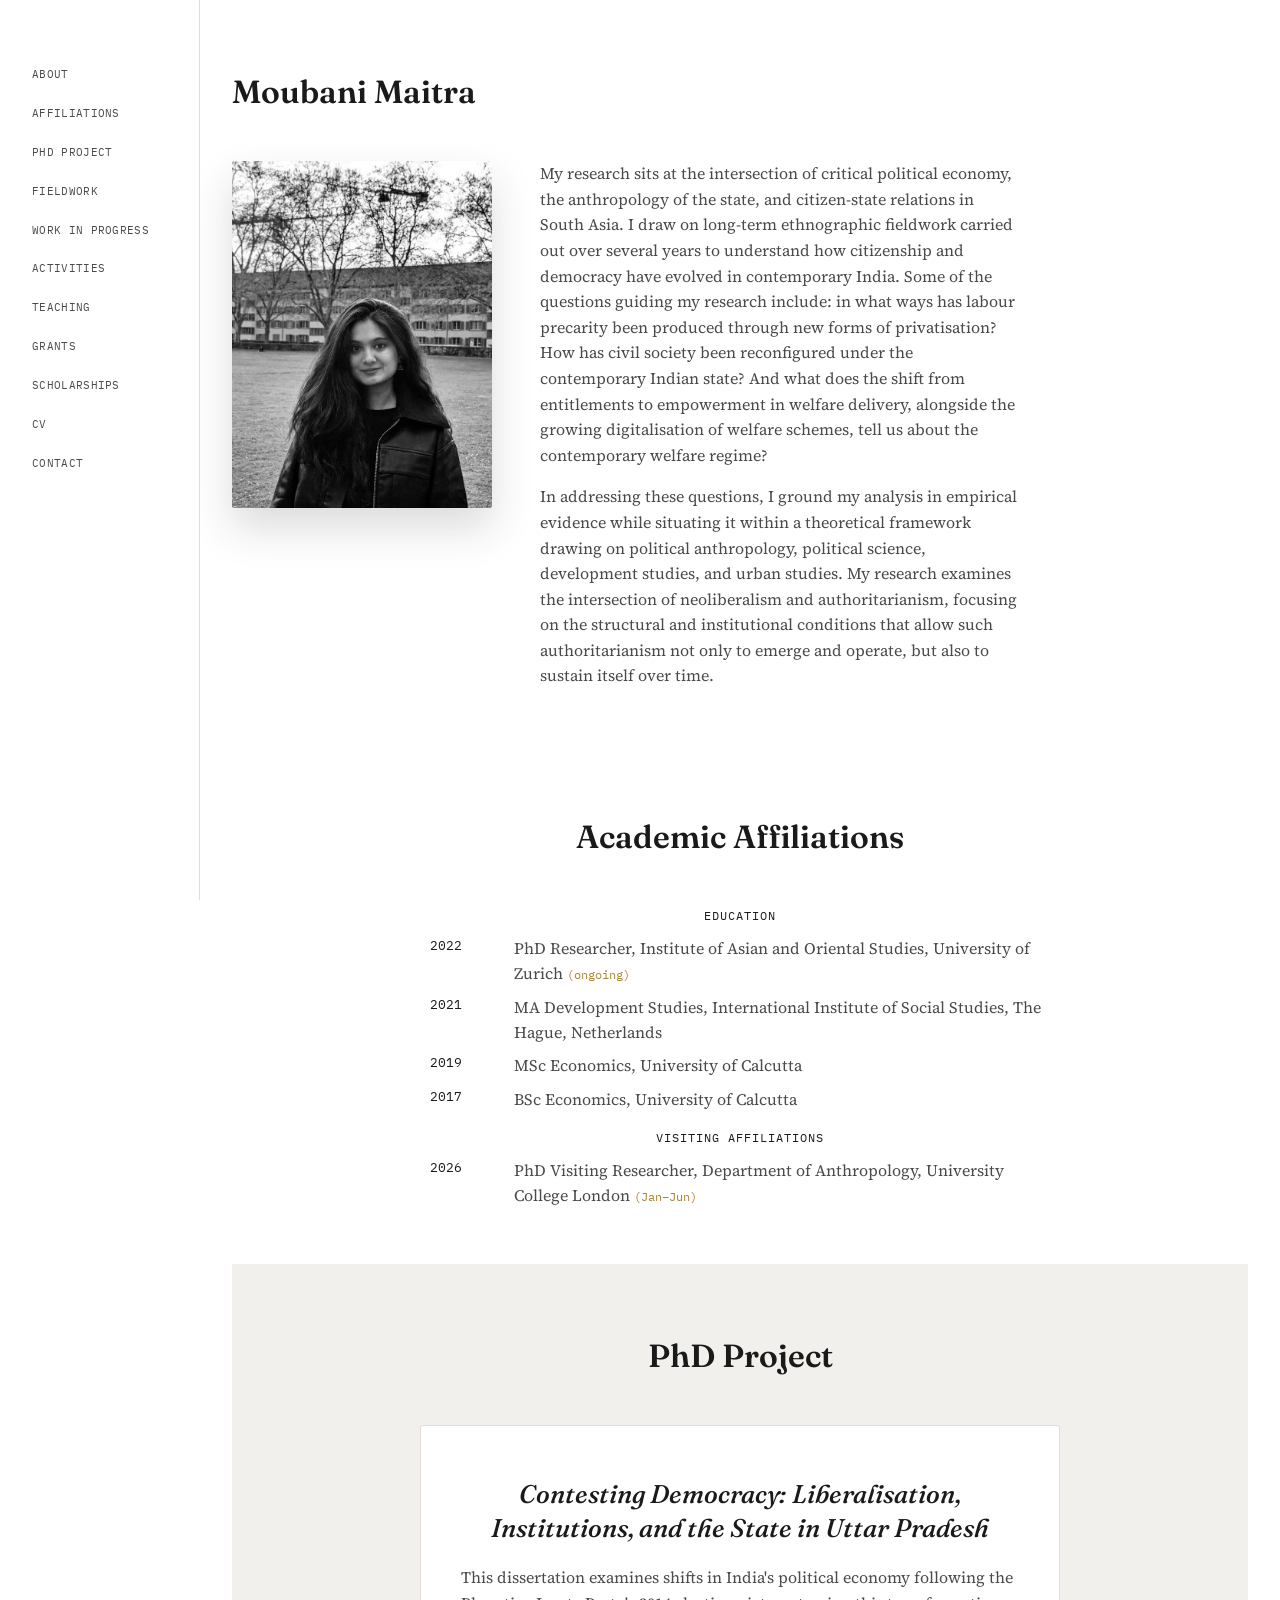
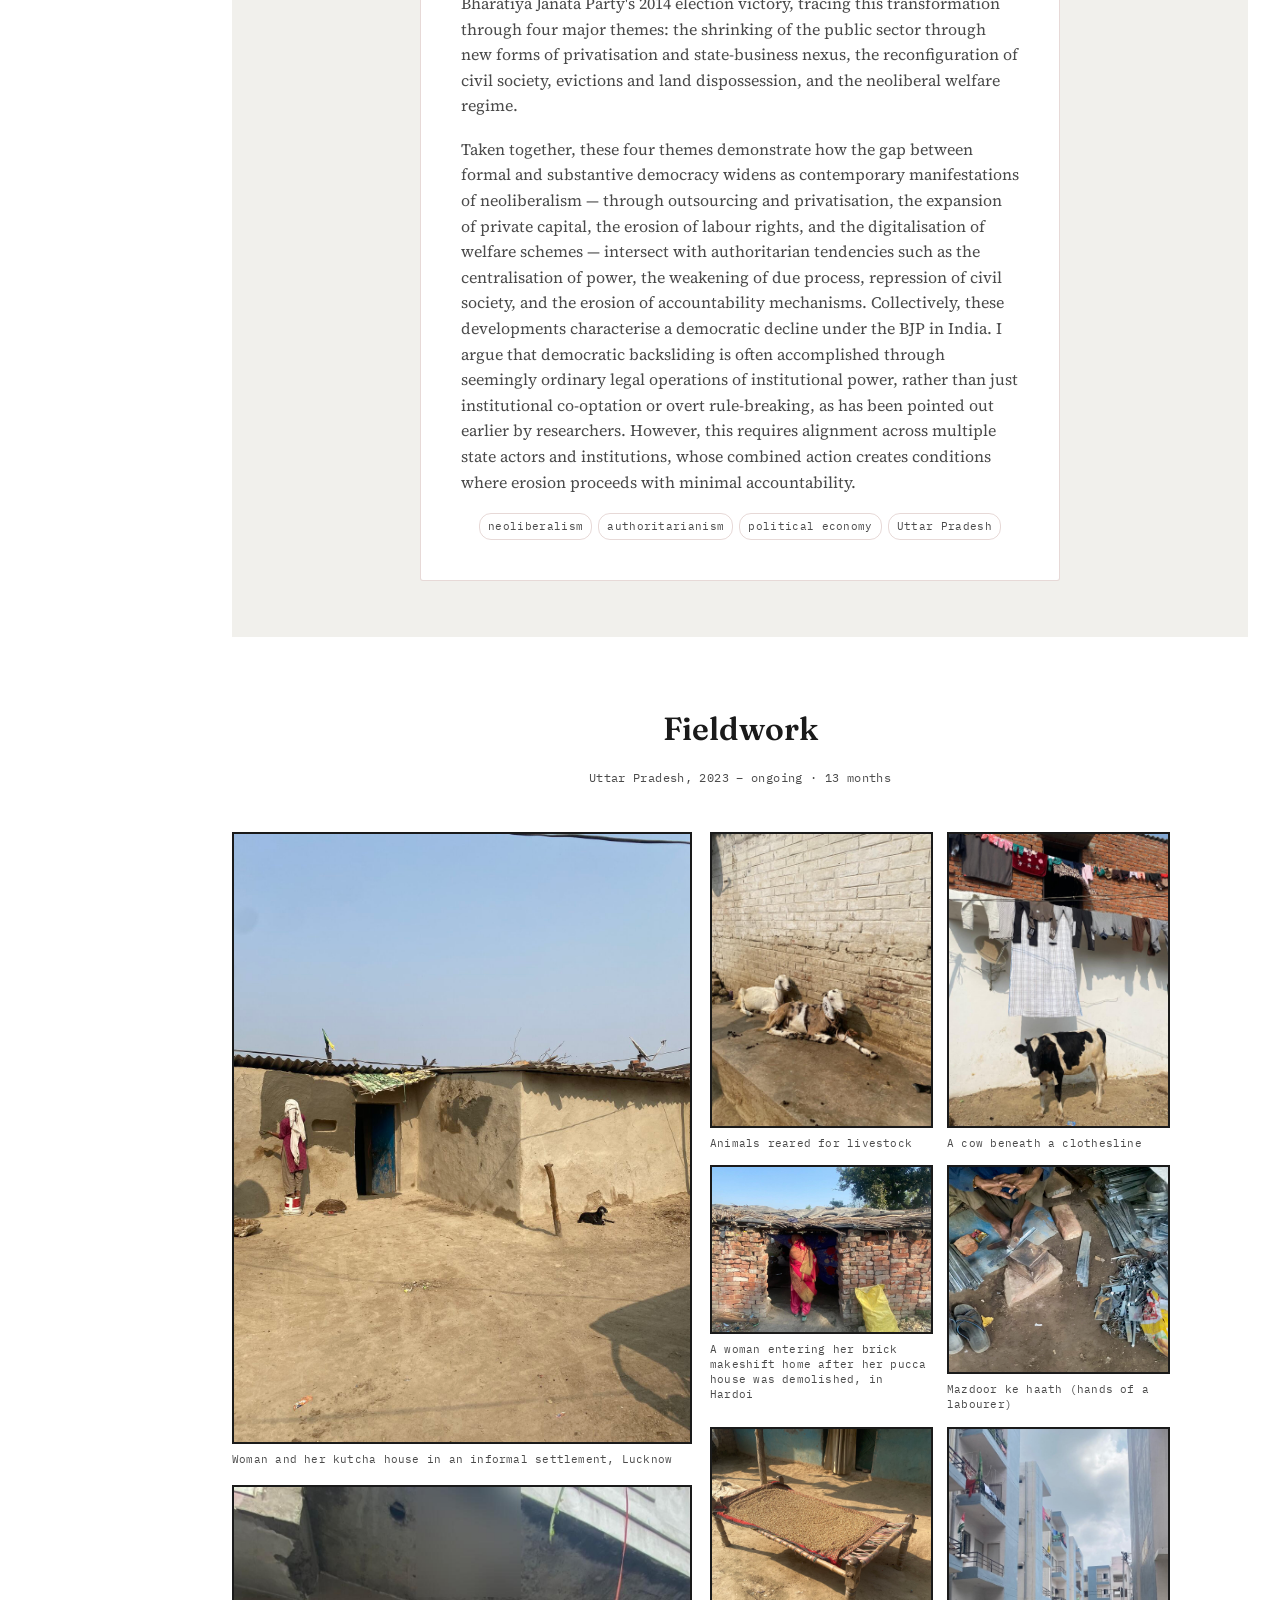
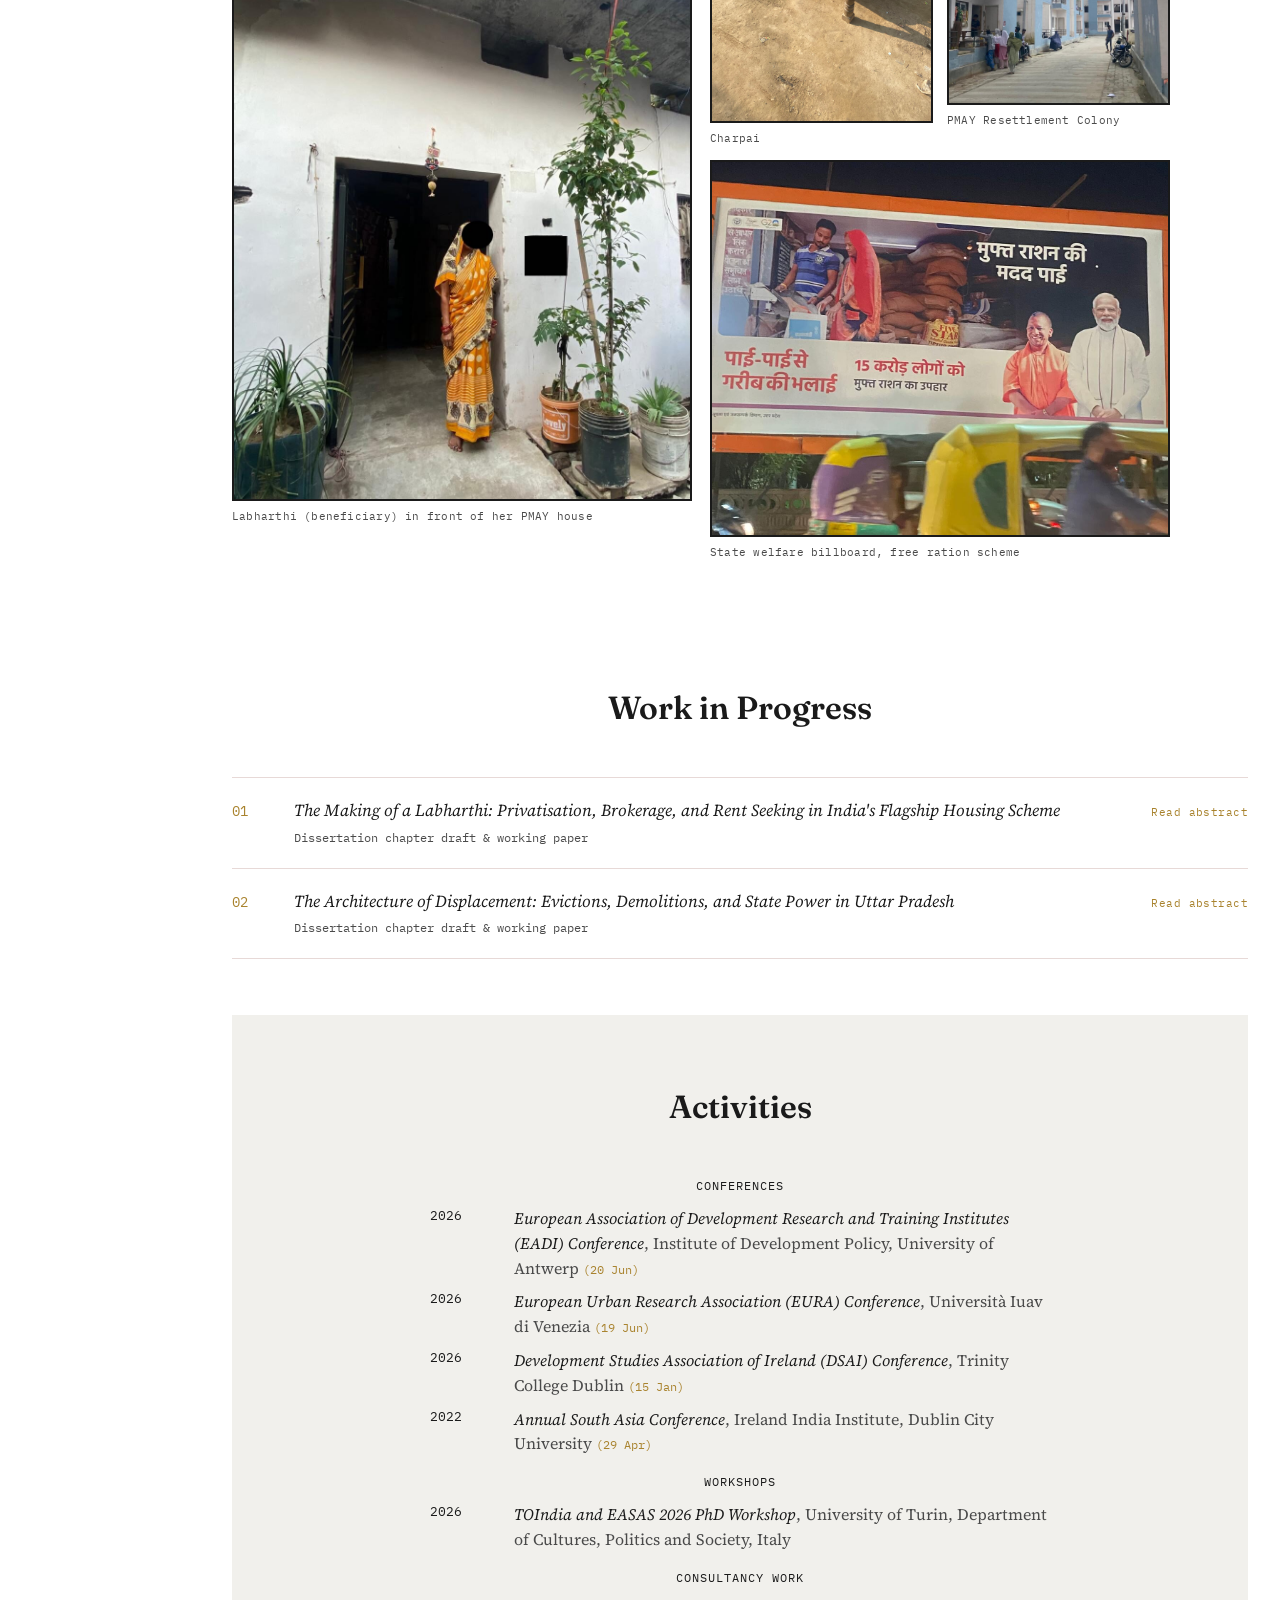
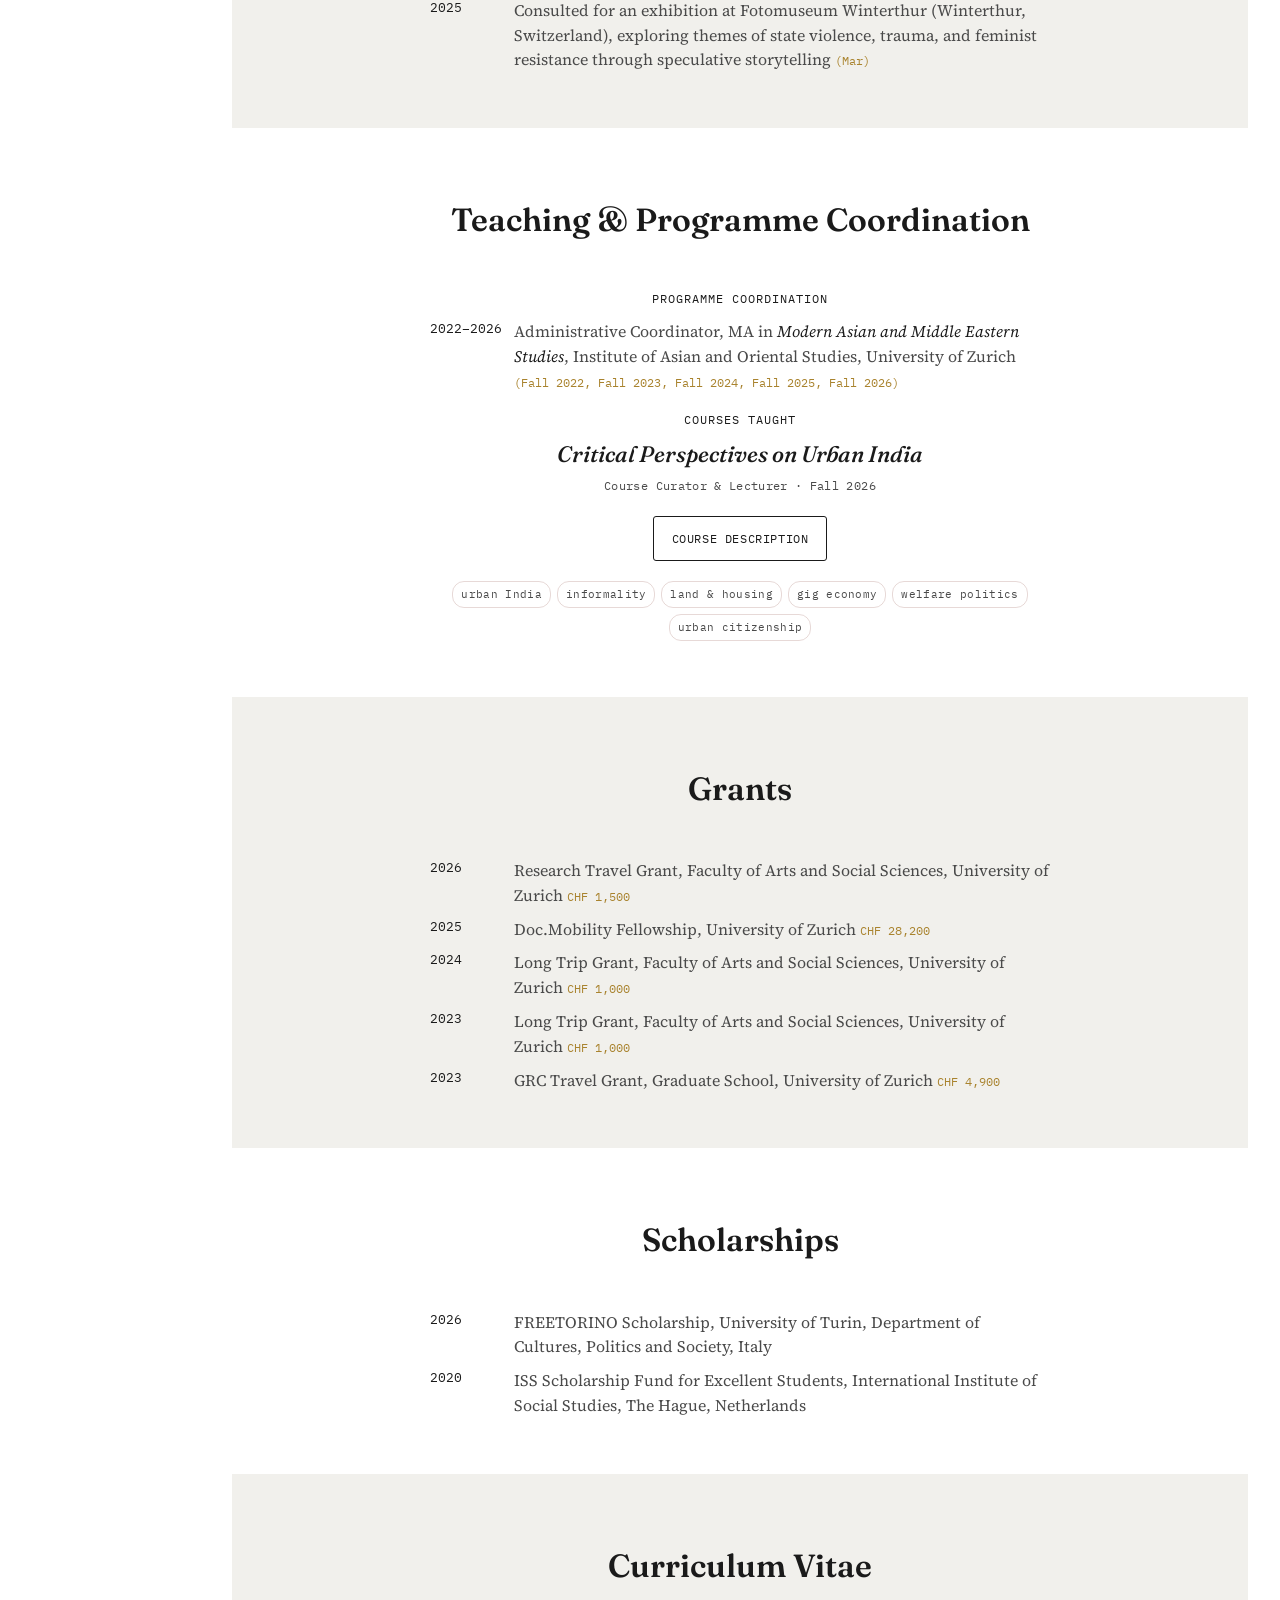
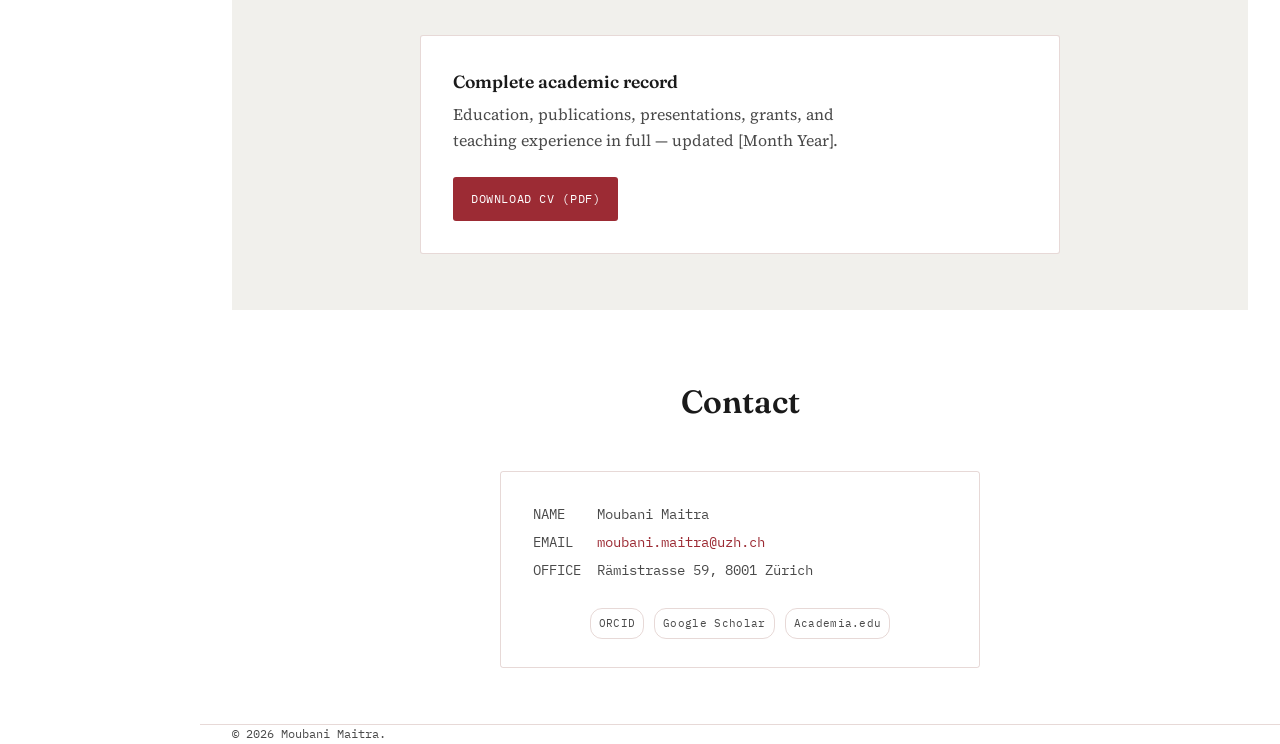
==== commit c8a08758: "Add files via upload" ====
--- a/index.html
+++ b/index.html
@@ -259,14 +259,13 @@
   /* ---------- PUBLICATIONS / WORK IN PROGRESS ---------- */
   .ledger{ list-style:none; margin:0; padding:0; border-top:1px solid var(--paper-line); }
   .pub{
-    display:grid; grid-template-columns:44px 1fr auto; gap:18px; align-items:baseline;
+    display:grid; grid-template-columns:44px 1fr; gap:18px; align-items:baseline;
     padding:20px 0; border-bottom:1px solid var(--paper-line);
     position:relative;
   }
   .pub-num{ font-family:'IBM Plex Mono', monospace; color:var(--brass); font-size:0.85rem; }
   .pub-title{ font-style:italic; font-size:1.05rem; }
   .pub-meta{ display:block; font-family:'IBM Plex Mono', monospace; font-size:0.72rem; color:var(--ink-soft); margin-top:4px; font-style:normal; }
-  .pub-year{ font-family:'IBM Plex Mono', monospace; font-size:0.8rem; color:var(--ink-soft); }
   .stamp-badge{
     position:absolute; right:0; top:14px;
     font-family:'IBM Plex Mono', monospace;
@@ -343,15 +342,15 @@
     display:grid;
     grid-template-columns:74px 1fr;
     gap:10px;
-    align-items:baseline;
+    align-items:start;
     margin:0;
     font-size:1rem;
     line-height:1.55;
     color:var(--ink-soft);
     text-align:left;
   }
+  .cv-year{ display:block; font-family:'IBM Plex Mono', monospace; font-size:0.82rem; color:var(--ink); }
   .cv-entry em{ font-style:italic; color:var(--ink); }
-  .cv-year{ font-family:'IBM Plex Mono', monospace; font-size:0.82rem; color:var(--ink); }
   .cv-desc{ display:block; }
   .cv-date{ font-family:'IBM Plex Mono', monospace; font-size:0.72rem; color:var(--brass); }
 
@@ -416,7 +415,6 @@
       padding:6px; max-height:80vh; overflow-y:auto;
     }
     .pub{ grid-template-columns:32px 1fr; }
-    .pub-year{ grid-column:2; }
   }
 
   @media (max-width: 520px){
@@ -584,7 +582,6 @@
             <p class="pub-desc">This paper investigates PMAY(U), a flagship housing programme that employs geo-tagging applications to deliver cash transfers, in order to understand how individuals access the scheme and become beneficiaries through their interactions with state and non-state actors. The findings show that despite DBTs and digitalization, brokerage continues to shape access, especially for landless applicants, with local brokers and elected representatives often mediating early approval stages. Simultaneously, DBTs have generated what I call a new layer of intermediaries, particularly private consultants, who extract rents at different stages, undermining claims of eliminating middlemen. Amid rapid urbanization and limited state capacity, the paper argues that digitalized welfare can deepen citizens' dependence on intermediaries, diffusing accountability and creating new avenues for rent-seeking.</p>
           </details>
         </span>
-        <span class="pub-year">2026</span>
         <span class="stamp-badge">Draft</span>
       </li>
       <li class="pub">
@@ -604,7 +601,6 @@
             <p class="pub-desc">This chapter examines how evictions and dispossession unfold in contemporary India. Recent scholarship has emphasized the communal character of such evictions, highlighting their disproportionate targeting of Muslim neighbourhoods and dissenters, with the bulldozer emerging as a central symbol in BJP-ruled states and election campaigns. This chapter argues that even where eviction follows an ostensibly procedural process, the bulldozer's effective operation depends on specific structural conditions rooted in the institutional settings through which eviction orders are issued and subsequently legitimised. Focusing on the eviction of a Muslim-majority neighbourhood in Uttar Pradesh, I show how the institutional design of development authorities — where the internal appellate mechanism is structurally compromised — enables the deployment of coercive capacity, through police and central security forces, and infrastructural means, through the cooperation of utility providers withdrawing essential services. Even institutions with independence from the development authority arrived at aligned outcomes: courts engaged with residents' challenges, granting stays and hearing negotiations, yet ultimately validated the eviction and offered resettlement as remedy. I argue that executive reach in such cases is achieved neither through institutional co-optation nor through the breaking of institutional rules, but through the exploitation of gaps within an accountability structure that continues, formally, to function.</p>
           </details>
         </span>
-        <span class="pub-year">2026</span>
         <span class="stamp-badge">Draft</span>
       </li>
     </ul>
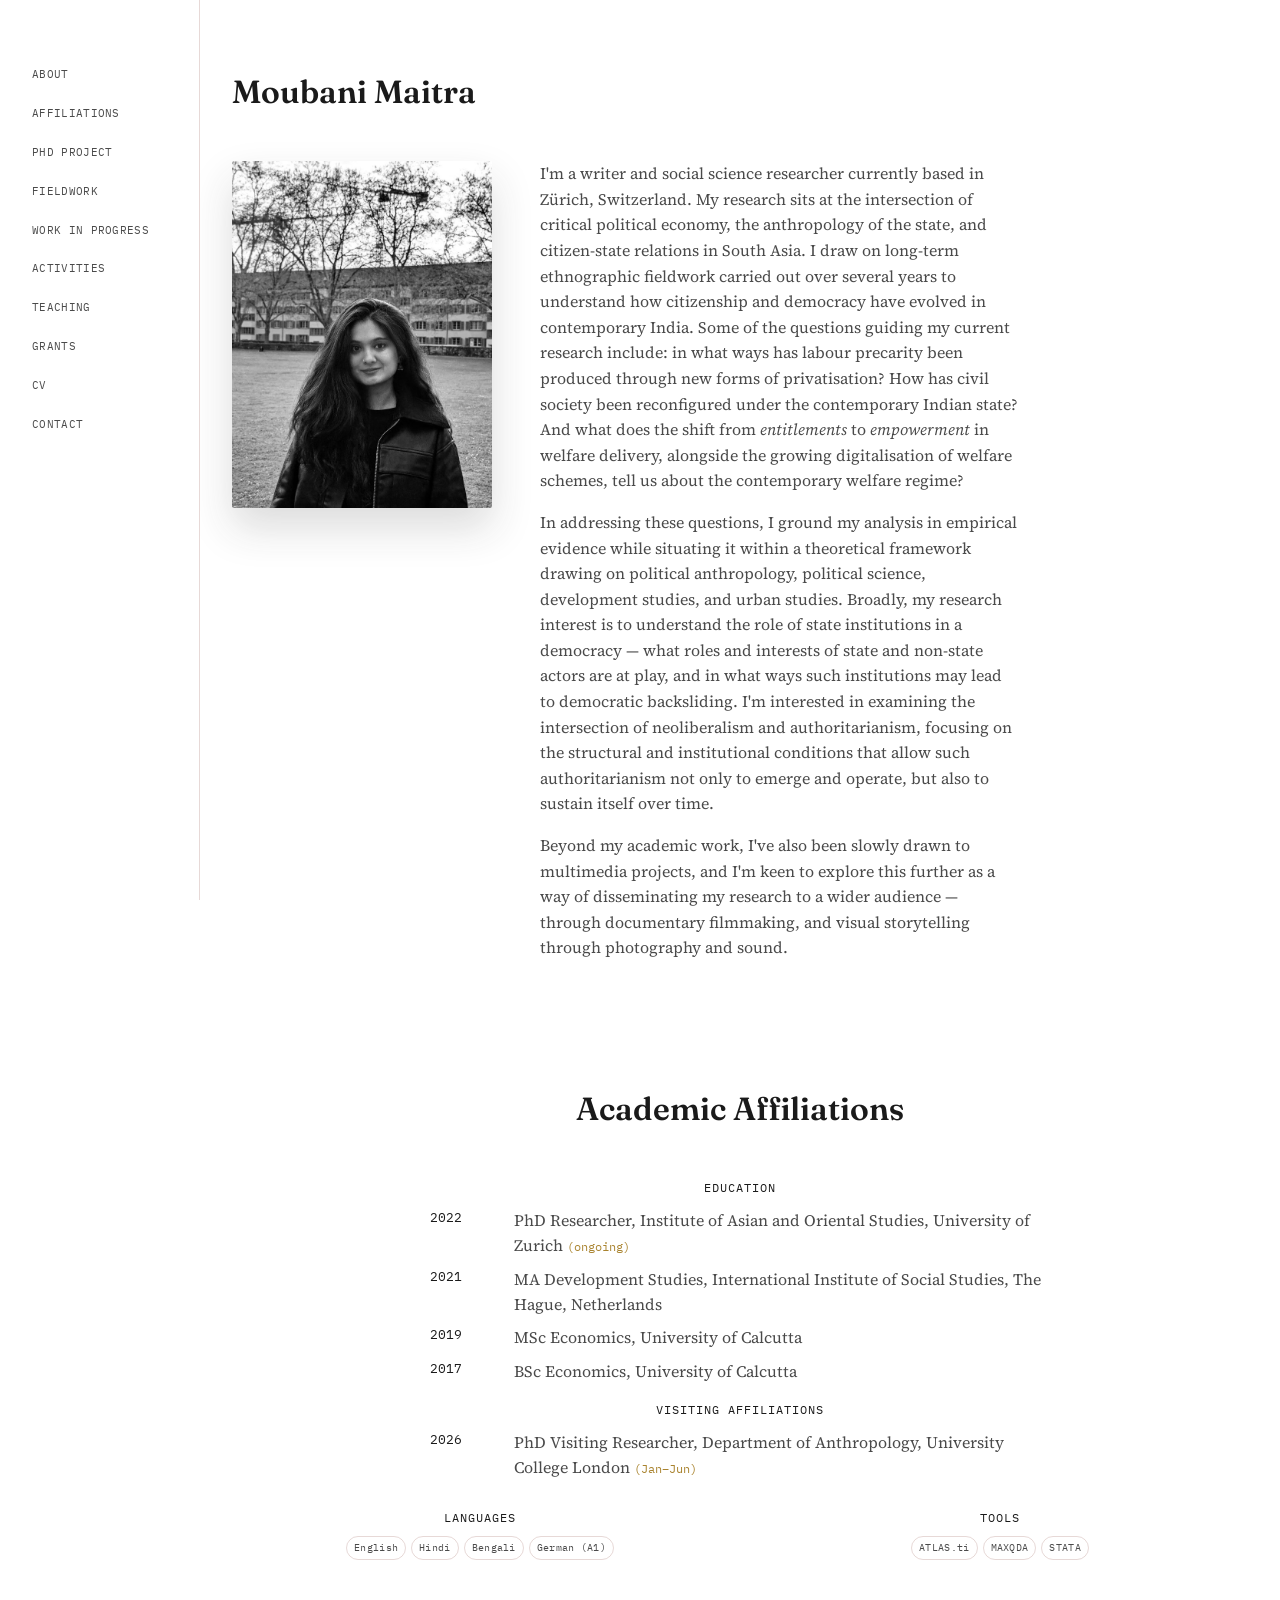
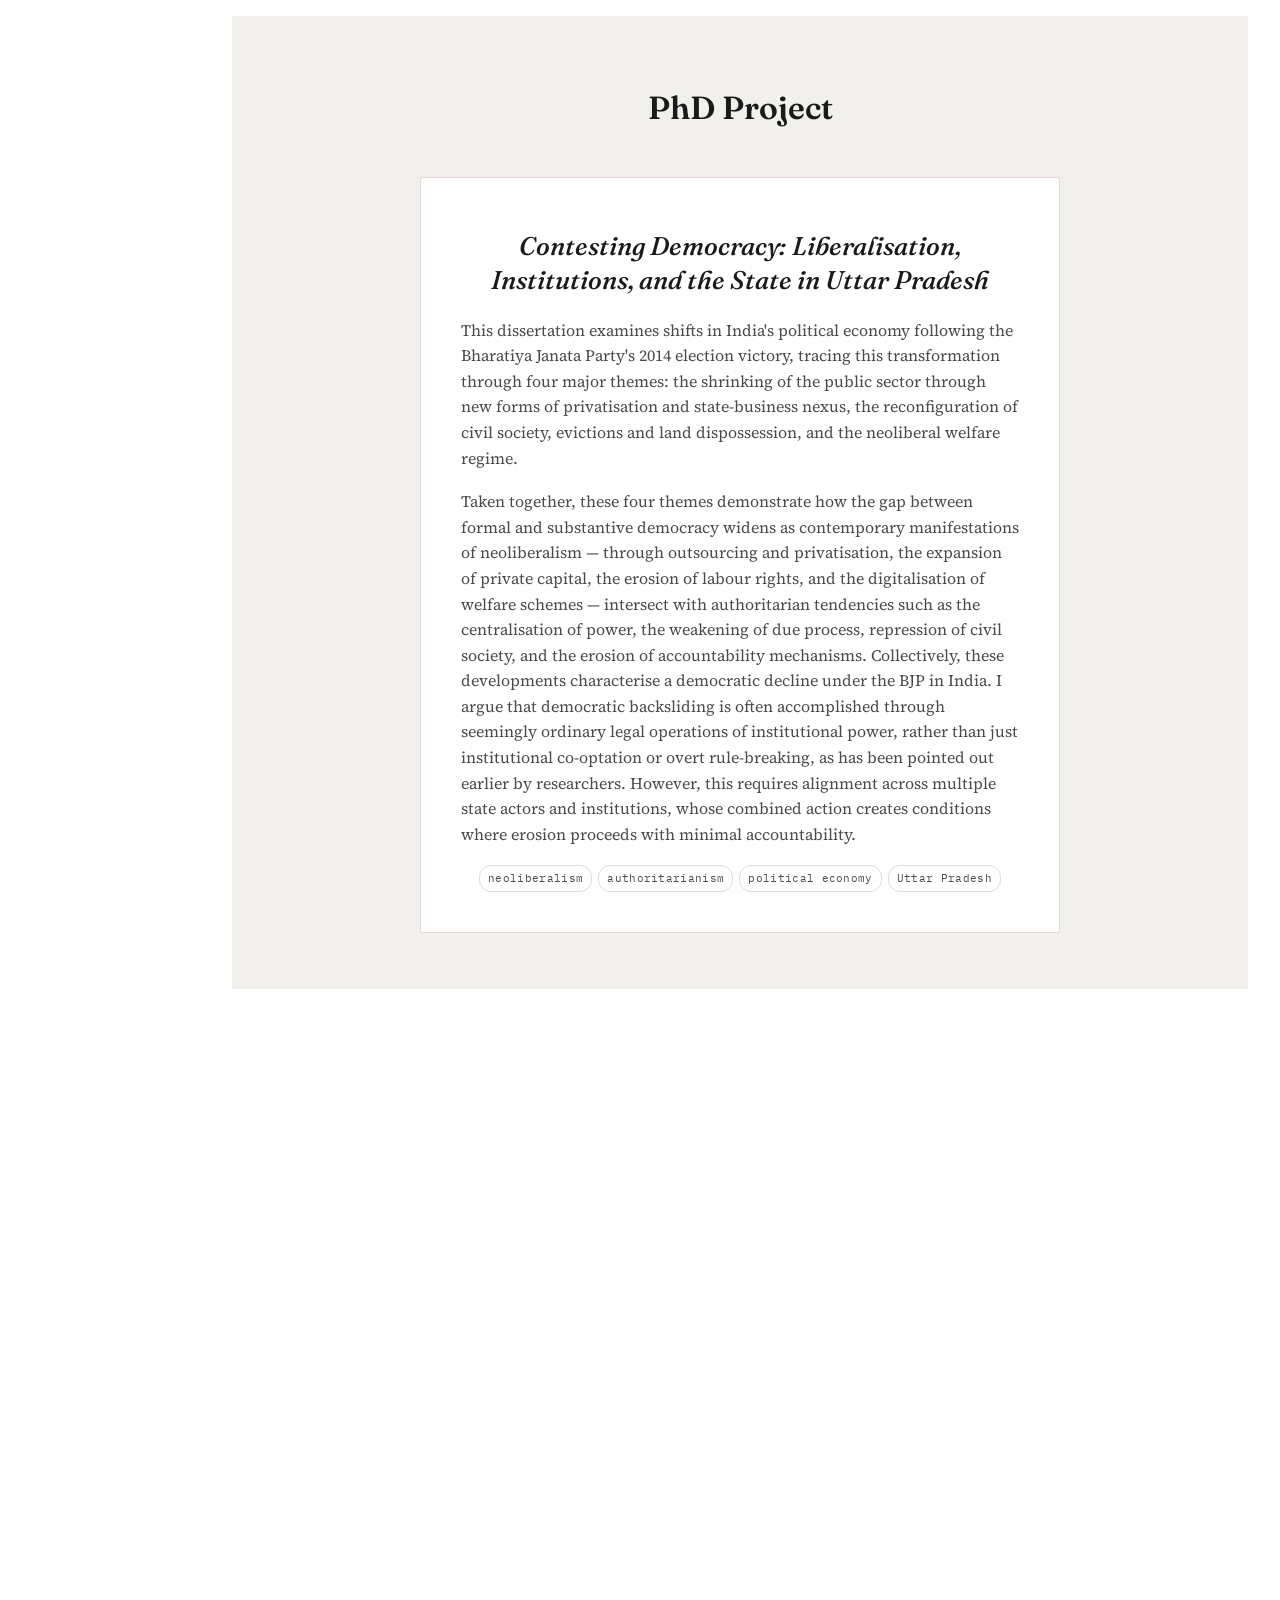
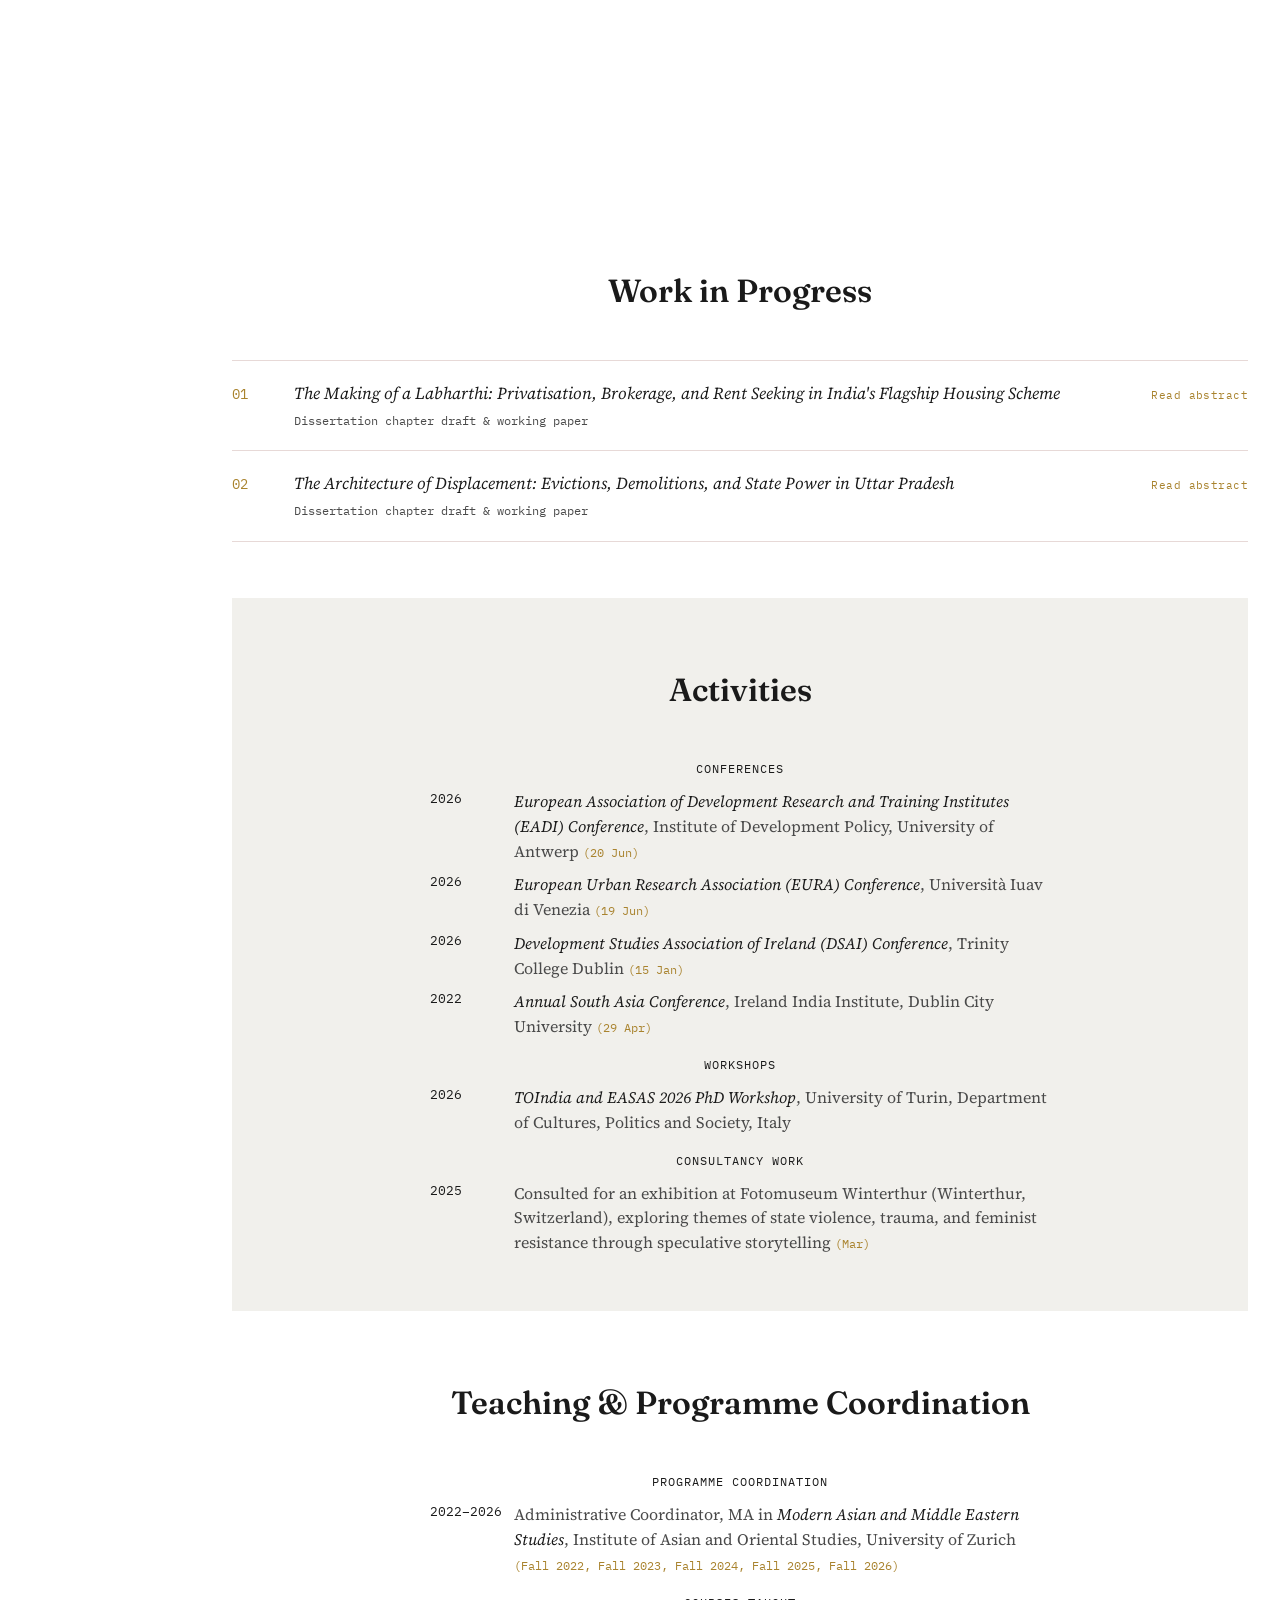
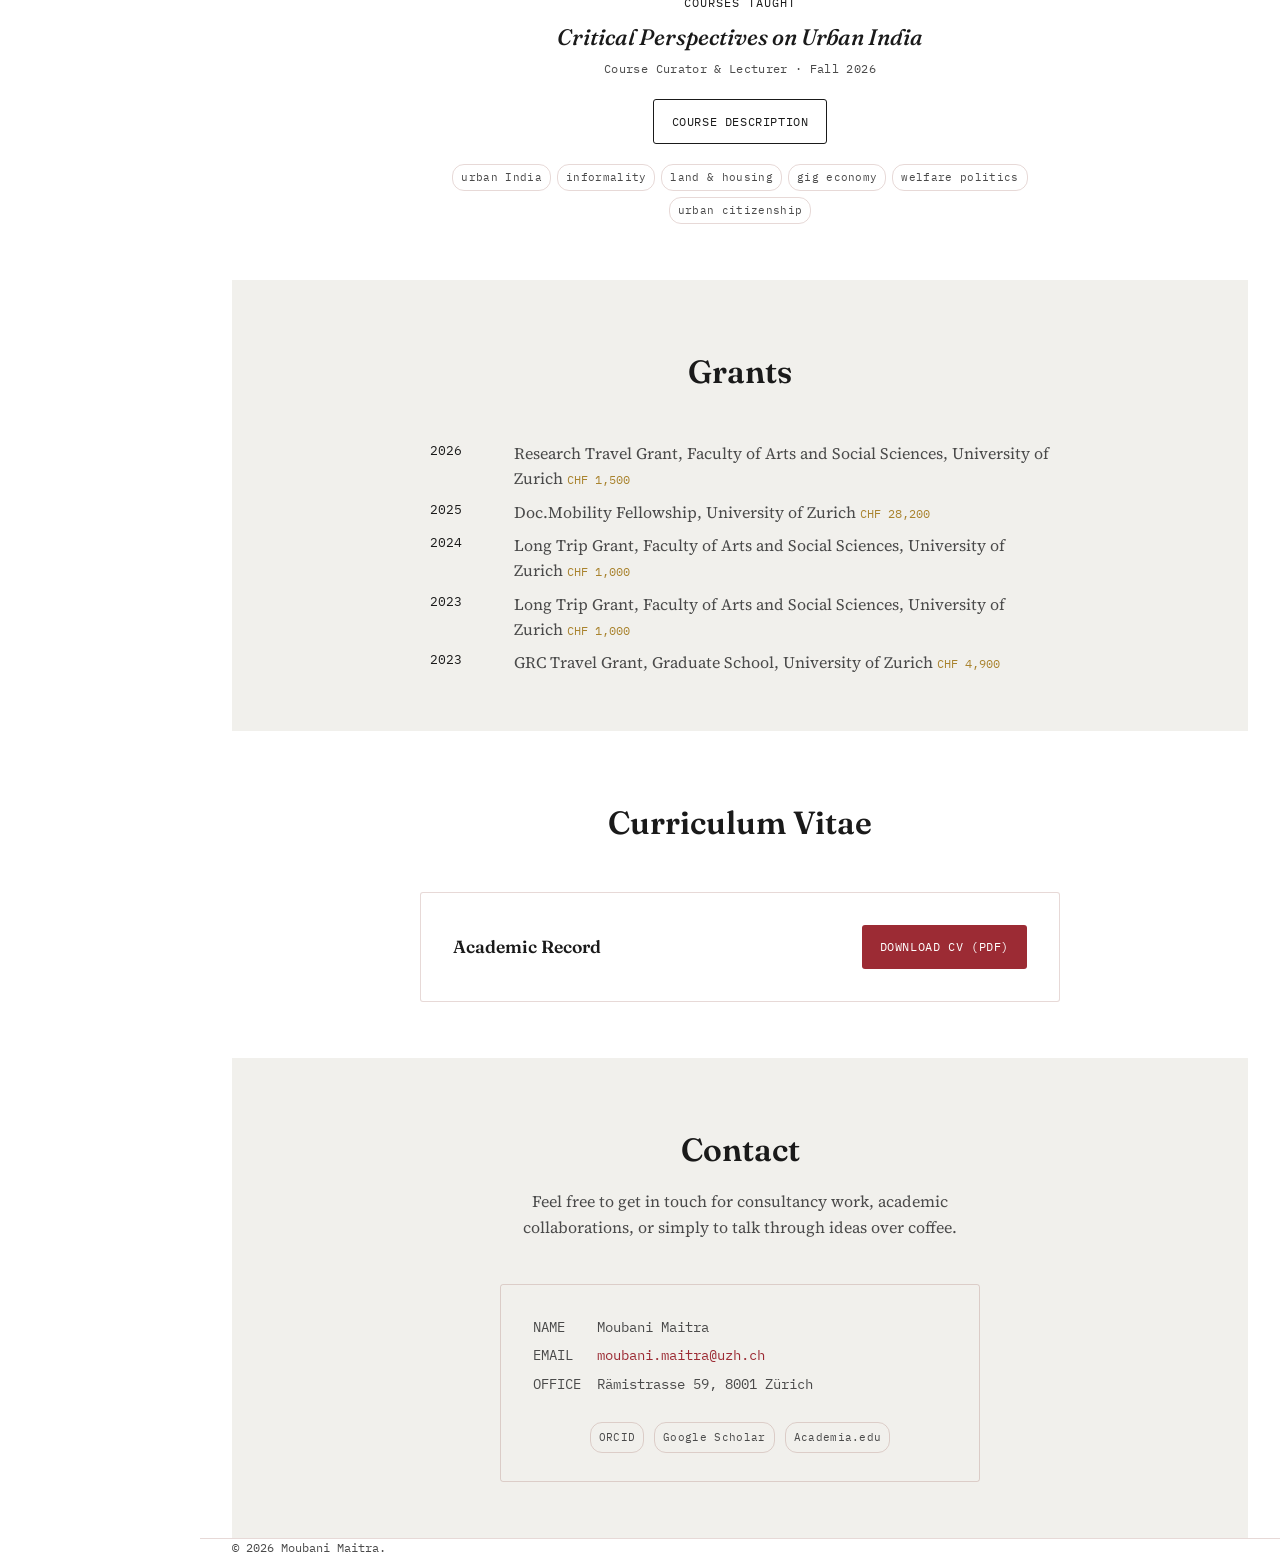
==== commit 9c351175: "Add files via upload" ====
--- a/index.html
+++ b/index.html
@@ -199,58 +199,34 @@
   /* ---------- FIELDWORK ---------- */
   .fieldwork{ background:var(--paper); color:var(--ink); }
   .fieldwork h2{ color:var(--ink); }
-
-  /* ---------- FIELDWORK — HERO + SIDE GRID (no cropping) ---------- */
-  .photo-collage{
-    max-width:1100px;
+  .fieldwork-intro{
+    max-width:60ch;
+    color:var(--ink-soft);
+    margin:16px 0 0;
+  }
+
+  /* ---------- FIELDWORK — PHOTOGRAPHY PORTFOLIO ---------- */
+  .photo-portfolio{
+    max-width:900px;
     margin:0 auto;
     display:flex;
-    align-items:flex-start;
-    gap:18px;
-    flex-wrap:wrap;
-  }
-  .photo-main-col{
-    display:flex;
     flex-direction:column;
-    gap:18px;
-    flex:0 1 460px;
-    max-width:460px;
-  }
-  .photo-main{
+    gap:56px;
+  }
+  .photo-portfolio figure{
     margin:0;
   }
-  .photo-main img{
+  .photo-portfolio img{
     display:block;
     width:100%;
     height:auto;
     border:2px solid var(--ink);
     box-sizing:border-box;
   }
-  .photo-side{
-    flex:1 1 440px;
-    max-width:460px;
-    display:grid;
-    grid-template-columns:repeat(2, 1fr);
-    align-content:start;
-    gap:14px 14px;
-  }
-  .photo-cell{
-    margin:0;
-  }
-  .photo-cell.wide{
-    grid-column:1 / -1;
-  }
-  .photo-cell img{
-    display:block;
-    width:100%;
-    height:auto;
-    border:2px solid var(--ink);
-    box-sizing:border-box;
-  }
-  .photo-main figcaption, .photo-cell figcaption{
-    margin-top:8px;
-    font-family:'IBM Plex Mono', monospace;
-    font-size:0.68rem;
+  .photo-portfolio figcaption{
+    margin-top:10px;
+    font-family:'IBM Plex Mono', monospace;
+    font-size:0.72rem;
     letter-spacing:0.02em;
     line-height:1.4;
     color:var(--ink-soft);
@@ -327,6 +303,14 @@
 
   /* ---------- SUB-BLOCKS (Activities, Coordination) ---------- */
   .subblock{ margin-bottom:16px; }
+  .lang-tools-compact{
+    display:grid;
+    grid-template-columns:1fr 1fr;
+    gap:24px;
+  }
+  .lang-tools-compact .subhead{ margin-bottom:8px; }
+  .lang-tools-compact .tags{ gap:5px; justify-content:center; }
+  .lang-tools-compact .tag{ font-size:0.62rem; padding:3px 7px; }
   .subblock:last-child{ margin-bottom:0; }
   .subhead{
     font-family:'IBM Plex Mono', monospace;
@@ -404,9 +388,9 @@
     .about-section{ padding-top:120px; }
     .about-grid{ grid-template-columns:1fr; }
     .about-photo-grid{ grid-template-columns:1fr; }
+    .lang-tools-compact{ grid-template-columns:1fr; gap:16px; }
     .about-photo{ max-width:220px; }
-    .photo-collage{ flex-direction:column; align-items:stretch; }
-    .photo-main-col{ max-width:100%; }
+    .photo-portfolio{ gap:36px; }
     .tabs{ display:none; }
     .nav-toggle{ display:inline-flex; }
     .tabs.open{
@@ -415,10 +399,6 @@
       padding:6px; max-height:80vh; overflow-y:auto;
     }
     .pub{ grid-template-columns:32px 1fr; }
-  }
-
-  @media (max-width: 520px){
-    .photo-side{ grid-template-columns:1fr; }
   }
 
   @media (prefers-reduced-motion: reduce){
@@ -441,7 +421,6 @@
         <li><a href="#activities">Activities</a></li>
         <li><a href="#teaching">Teaching</a></li>
         <li><a href="#grants">Grants</a></li>
-        <li><a href="#scholarships">Scholarships</a></li>
         <li><a href="#cv">CV</a></li>
         <li><a href="#contact">Contact</a></li>
       </ul>
@@ -462,8 +441,9 @@
         <img src="photos/profile.jpg" alt="Moubani Maitra" class="about-photo">
       </div>
       <div style="max-width:60ch;">
-        <p style="color:var(--ink-soft); margin:0 0 16px;">My research sits at the intersection of critical political economy, the anthropology of the state, and citizen-state relations in South Asia. I draw on long-term ethnographic fieldwork carried out over several years to understand how citizenship and democracy have evolved in contemporary India. Some of the questions guiding my research include: in what ways has labour precarity been produced through new forms of privatisation? How has civil society been reconfigured under the contemporary Indian state? And what does the shift from entitlements to empowerment in welfare delivery, alongside the growing digitalisation of welfare schemes, tell us about the contemporary welfare regime?</p>
-        <p style="color:var(--ink-soft); margin:0;">In addressing these questions, I ground my analysis in empirical evidence while situating it within a theoretical framework drawing on political anthropology, political science, development studies, and urban studies. My research examines the intersection of neoliberalism and authoritarianism, focusing on the structural and institutional conditions that allow such authoritarianism not only to emerge and operate, but also to sustain itself over time.</p>
+        <p style="color:var(--ink-soft); margin:0 0 16px;">I'm a writer and social science researcher currently based in Zürich, Switzerland. My research sits at the intersection of critical political economy, the anthropology of the state, and citizen-state relations in South Asia. I draw on long-term ethnographic fieldwork carried out over several years to understand how citizenship and democracy have evolved in contemporary India. Some of the questions guiding my current research include: in what ways has labour precarity been produced through new forms of privatisation? How has civil society been reconfigured under the contemporary Indian state? And what does the shift from <em>entitlements</em> to <em>empowerment</em> in welfare delivery, alongside the growing digitalisation of welfare schemes, tell us about the contemporary welfare regime?</p>
+        <p style="color:var(--ink-soft); margin:0 0 16px;">In addressing these questions, I ground my analysis in empirical evidence while situating it within a theoretical framework drawing on political anthropology, political science, development studies, and urban studies. Broadly, my research interest is to understand the role of state institutions in a democracy — what roles and interests of state and non-state actors are at play, and in what ways such institutions may lead to democratic backsliding. I'm interested in examining the intersection of neoliberalism and authoritarianism, focusing on the structural and institutional conditions that allow such authoritarianism not only to emerge and operate, but also to sustain itself over time.</p>
+        <p style="color:var(--ink-soft); margin:0;">Beyond my academic work, I've also been slowly drawn to multimedia projects, and I'm keen to explore this further as a way of disseminating my research to a wider audience — through documentary filmmaking, and visual storytelling through photography and sound.</p>
       </div>
     </div>
   </section>
@@ -486,6 +466,27 @@
       <p class="subhead">Visiting Affiliations</p>
       <div class="cv-list">
         <p class="cv-entry"><span class="cv-year">2026</span><span class="cv-desc">PhD Visiting Researcher, Department of Anthropology, University College London <span class="cv-date">(Jan–Jun)</span></span></p>
+      </div>
+    </div>
+    <div class="subblock">
+      <div class="lang-tools-compact">
+        <div>
+          <p class="subhead">Languages</p>
+          <div class="tags">
+            <span class="tag">English</span>
+            <span class="tag">Hindi</span>
+            <span class="tag">Bengali</span>
+            <span class="tag">German (A1)</span>
+          </div>
+        </div>
+        <div>
+          <p class="subhead">Tools</p>
+          <div class="tags">
+            <span class="tag">ATLAS.ti</span>
+            <span class="tag">MAXQDA</span>
+            <span class="tag">STATA</span>
+          </div>
+        </div>
       </div>
     </div>
   </section>
@@ -513,48 +514,45 @@
     <div class="section-head">
       <h2>Fieldwork</h2>
       <p style="font-family:'IBM Plex Mono', monospace; font-size:0.78rem; letter-spacing:0.03em; color:var(--ink-soft); margin-top:14px;">Uttar Pradesh, 2023 – ongoing · 13 months</p>
-    </div>
-    <div class="photo-collage">
-      <div class="photo-main-col">
-        <figure class="photo-main">
-          <img src="photos/photo1.jpg" alt="Woman plastering the wall of a mud home, village Uttar Pradesh">
-          <figcaption>Woman and her kutcha house in an informal settlement, Lucknow</figcaption>
-        </figure>
-        <figure class="photo-main">
-          <img src="photos/photo12.jpg" alt="Beneficiary standing in front of her PMAY house, face blurred for privacy">
-          <figcaption>Labharthi (beneficiary) in front of her PMAY house</figcaption>
-        </figure>
-      </div>
-      <div class="photo-side">
-        <figure class="photo-cell">
-          <img src="photos/photo2.jpg" alt="Two goats resting against a brick wall">
-          <figcaption>Animals reared for livestock</figcaption>
-        </figure>
-        <figure class="photo-cell">
-          <img src="photos/photo3.jpg" alt="A cow standing beneath a clothesline of drying laundry">
-          <figcaption>A cow beneath a clothesline</figcaption>
-        </figure>
-        <figure class="photo-cell">
-          <img src="photos/photo5.jpg" alt="Woman entering a brick and tarp dwelling">
-          <figcaption>A woman entering her brick makeshift home after her pucca house was demolished, in Hardoi</figcaption>
-        </figure>
-        <figure class="photo-cell">
-          <img src="photos/photo8.jpg" alt="Close-up of hands doing informal metalwork and repair">
-          <figcaption>Mazdoor ke haath (hands of a labourer)</figcaption>
-        </figure>
-        <figure class="photo-cell">
-          <img src="photos/photo10.jpg" alt="Fieldwork photograph, Uttar Pradesh">
-          <figcaption>Charpai</figcaption>
-        </figure>
-        <figure class="photo-cell">
-          <img src="photos/photo11.jpg" alt="PMAY resettlement colony housing blocks">
-          <figcaption>PMAY Resettlement Colony</figcaption>
-        </figure>
-        <figure class="photo-cell wide">
-          <img src="photos/photo13.jpg" alt="Billboard advertising the state's free ration scheme, featuring the Uttar Pradesh Chief Minister and Prime Minister">
-          <figcaption>State welfare billboard, free ration scheme</figcaption>
-        </figure>
-      </div>
+      <p class="fieldwork-intro">Alongside the written research, photography has become part of how I document and think through fieldwork — a selection of images from the field below.</p>
+    </div>
+    <div class="photo-portfolio">
+      <figure>
+        <img src="photos/photo1.jpg" alt="Woman plastering the wall of a mud home, village Uttar Pradesh">
+        <figcaption>Woman and her kutcha house in an informal settlement, Lucknow</figcaption>
+      </figure>
+      <figure>
+        <img src="photos/photo12.jpg" alt="Beneficiary standing in front of her PMAY house, face blurred for privacy">
+        <figcaption>Labharthi (beneficiary) in front of her PMAY house</figcaption>
+      </figure>
+      <figure>
+        <img src="photos/photo2.jpg" alt="Two goats resting against a brick wall">
+        <figcaption>Animals reared for livestock</figcaption>
+      </figure>
+      <figure>
+        <img src="photos/photo3.jpg" alt="A cow standing beneath a clothesline of drying laundry">
+        <figcaption>A cow beneath a clothesline</figcaption>
+      </figure>
+      <figure>
+        <img src="photos/photo5.jpg" alt="Woman entering a brick and tarp dwelling">
+        <figcaption>A woman entering her brick makeshift home, in Hardoi</figcaption>
+      </figure>
+      <figure>
+        <img src="photos/photo8.jpg" alt="Close-up of hands doing informal metalwork and repair">
+        <figcaption>Mazdoor ke haath (hands of a labourer)</figcaption>
+      </figure>
+      <figure>
+        <img src="photos/photo10.jpg" alt="Fieldwork photograph, Uttar Pradesh">
+        <figcaption>Charpai</figcaption>
+      </figure>
+      <figure>
+        <img src="photos/photo11.jpg" alt="PMAY resettlement colony housing blocks">
+        <figcaption>PMAY Resettlement Colony</figcaption>
+      </figure>
+      <figure>
+        <img src="photos/photo13.jpg" alt="Billboard advertising the state's free ration scheme, featuring the Uttar Pradesh Chief Minister and Prime Minister">
+        <figcaption>State welfare billboard about the free ration scheme</figcaption>
+      </figure>
     </div>
   </section>
 
@@ -579,7 +577,7 @@
               </span>
             </summary>
             <p class="pub-desc">Digital technologies have increasingly been incorporated into social policy to improve welfare delivery, underpinning a neoliberal welfare regime. In India, Aadhaar-enabled systems and Direct Benefit Transfers (DBTs) have become central to what scholars term the BJP government's "new welfarism," which reconfigures welfare around two features: first, provisioning goods such as housing, toilets, and gas connections through centrally sponsored schemes; and second, an explicit reliance on digital technologies to deliver benefits directly into beneficiaries' bank accounts. The figure of the labharthi (beneficiary) has become closely associated with DBT-based welfare and with political narratives that centralize credit to Prime Minister Narendra Modi. Uttar Pradesh, for instance, has claimed some of the highest numbers of beneficiaries nationwide, including over 130 million beneficiaries across six major DBT schemes, and the highest number of completed urban houses under the Pradhan Mantri Awas Yojana (Urban) [PMAY(U)].</p>
-            <p class="pub-desc">This paper investigates PMAY(U), a flagship housing programme that employs geo-tagging applications to deliver cash transfers, in order to understand how individuals access the scheme and become beneficiaries through their interactions with state and non-state actors. The findings show that despite DBTs and digitalization, brokerage continues to shape access, especially for landless applicants, with local brokers and elected representatives often mediating early approval stages. Simultaneously, DBTs have generated what I call a new layer of intermediaries, particularly private consultants, who extract rents at different stages, undermining claims of eliminating middlemen. Amid rapid urbanization and limited state capacity, the paper argues that digitalized welfare can deepen citizens' dependence on intermediaries, diffusing accountability and creating new avenues for rent-seeking.</p>
+            <p class="pub-desc">This paper investigates PMAY(U), a flagship housing programme that employs geo-tagging applications to deliver cash transfers, in order to understand how individuals access the scheme and become beneficiaries through their interactions with state and non-state actors. The findings show that despite DBTs and digitalisation, brokerage continues to shape access, especially for landless applicants, with local brokers and elected representatives often mediating early approval stages. Simultaneously, DBTs have generated a new layer of intermediaries, who extract rents at different stages, undermining claims of eliminating middlemen. Amid rapid urbanization and limited state capacity, the paper argues that digitalized welfare can deepen citizens' dependence on intermediaries, diffusing accountability and creating new avenues for rent-seeking.</p>
           </details>
         </span>
         <span class="stamp-badge">Draft</span>
@@ -680,35 +678,24 @@
     </div>
   </section>
 
-  <!-- SCHOLARSHIPS -->
-  <section id="scholarships" class="reveal">
-    <div class="section-head">
-      <h2>Scholarships</h2>
-    </div>
-    <div class="cv-list">
-      <p class="cv-entry"><span class="cv-year">2026</span><span class="cv-desc">FREETORINO Scholarship, University of Turin, Department of Cultures, Politics and Society, Italy</span></p>
-      <p class="cv-entry"><span class="cv-year">2020</span><span class="cv-desc">ISS Scholarship Fund for Excellent Students, International Institute of Social Studies, The Hague, Netherlands</span></p>
-    </div>
-  </section>
-
   <!-- CV -->
-  <section id="cv" class="section-alt reveal">
+  <section id="cv" class="reveal">
     <div class="section-head">
       <h2>Curriculum Vitae</h2>
     </div>
     <div class="cv-box">
       <div>
-        <h3 style="font-size:1.1rem;">Complete academic record</h3>
-        <p>Education, publications, presentations, grants, and teaching experience in full — updated [Month Year].</p>
+        <h3 style="font-size:1.1rem;">Academic Record</h3>
       </div>
       <a class="btn btn-primary" href="#" download>Download CV (PDF)</a>
     </div>
   </section>
 
   <!-- CONTACT -->
-  <section id="contact" class="reveal">
+  <section id="contact" class="section-alt reveal">
     <div class="section-head">
       <h2>Contact</h2>
+      <p style="color:var(--ink-soft); margin:14px auto 0; max-width:56ch;">Feel free to get in touch for consultancy work, academic collaborations, or simply to talk through ideas over coffee.</p>
     </div>
     <div class="contact-block">
       <div>NAME&nbsp;&nbsp;&nbsp;&nbsp;Moubani Maitra</div>
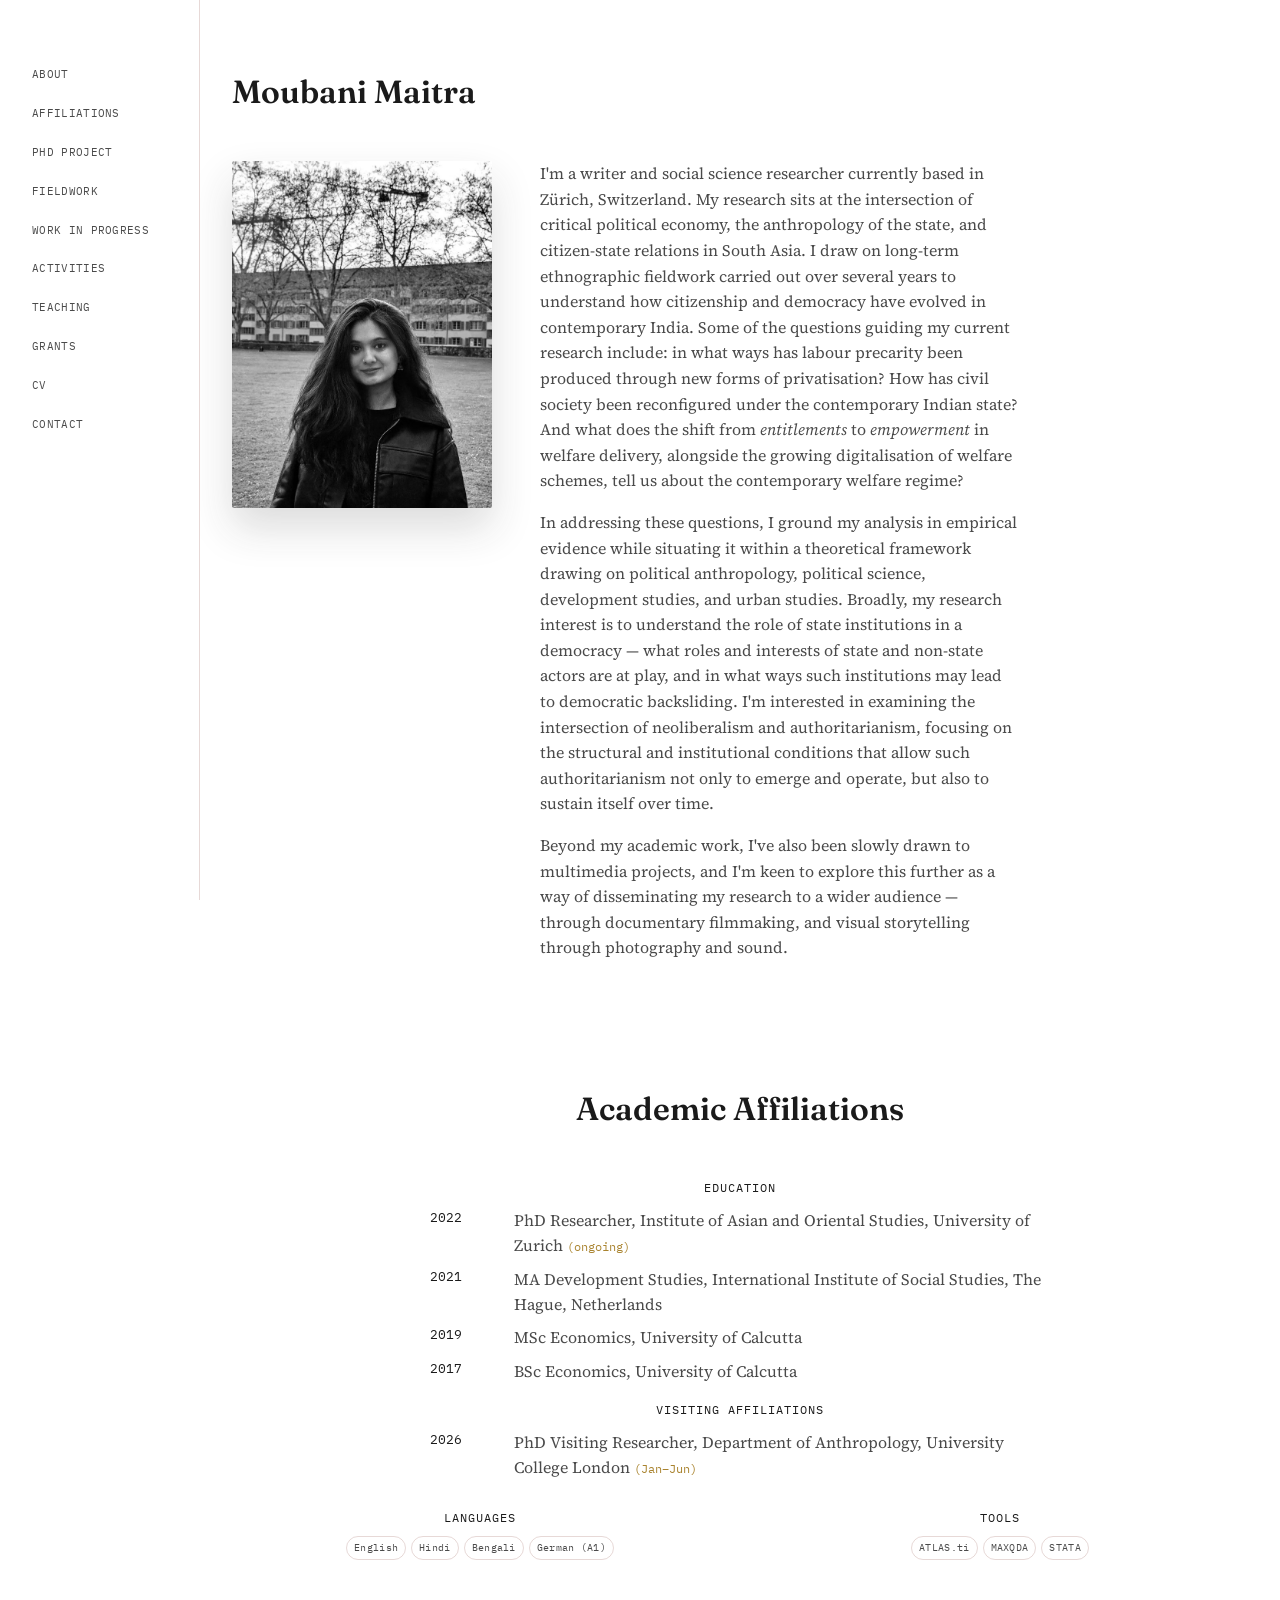
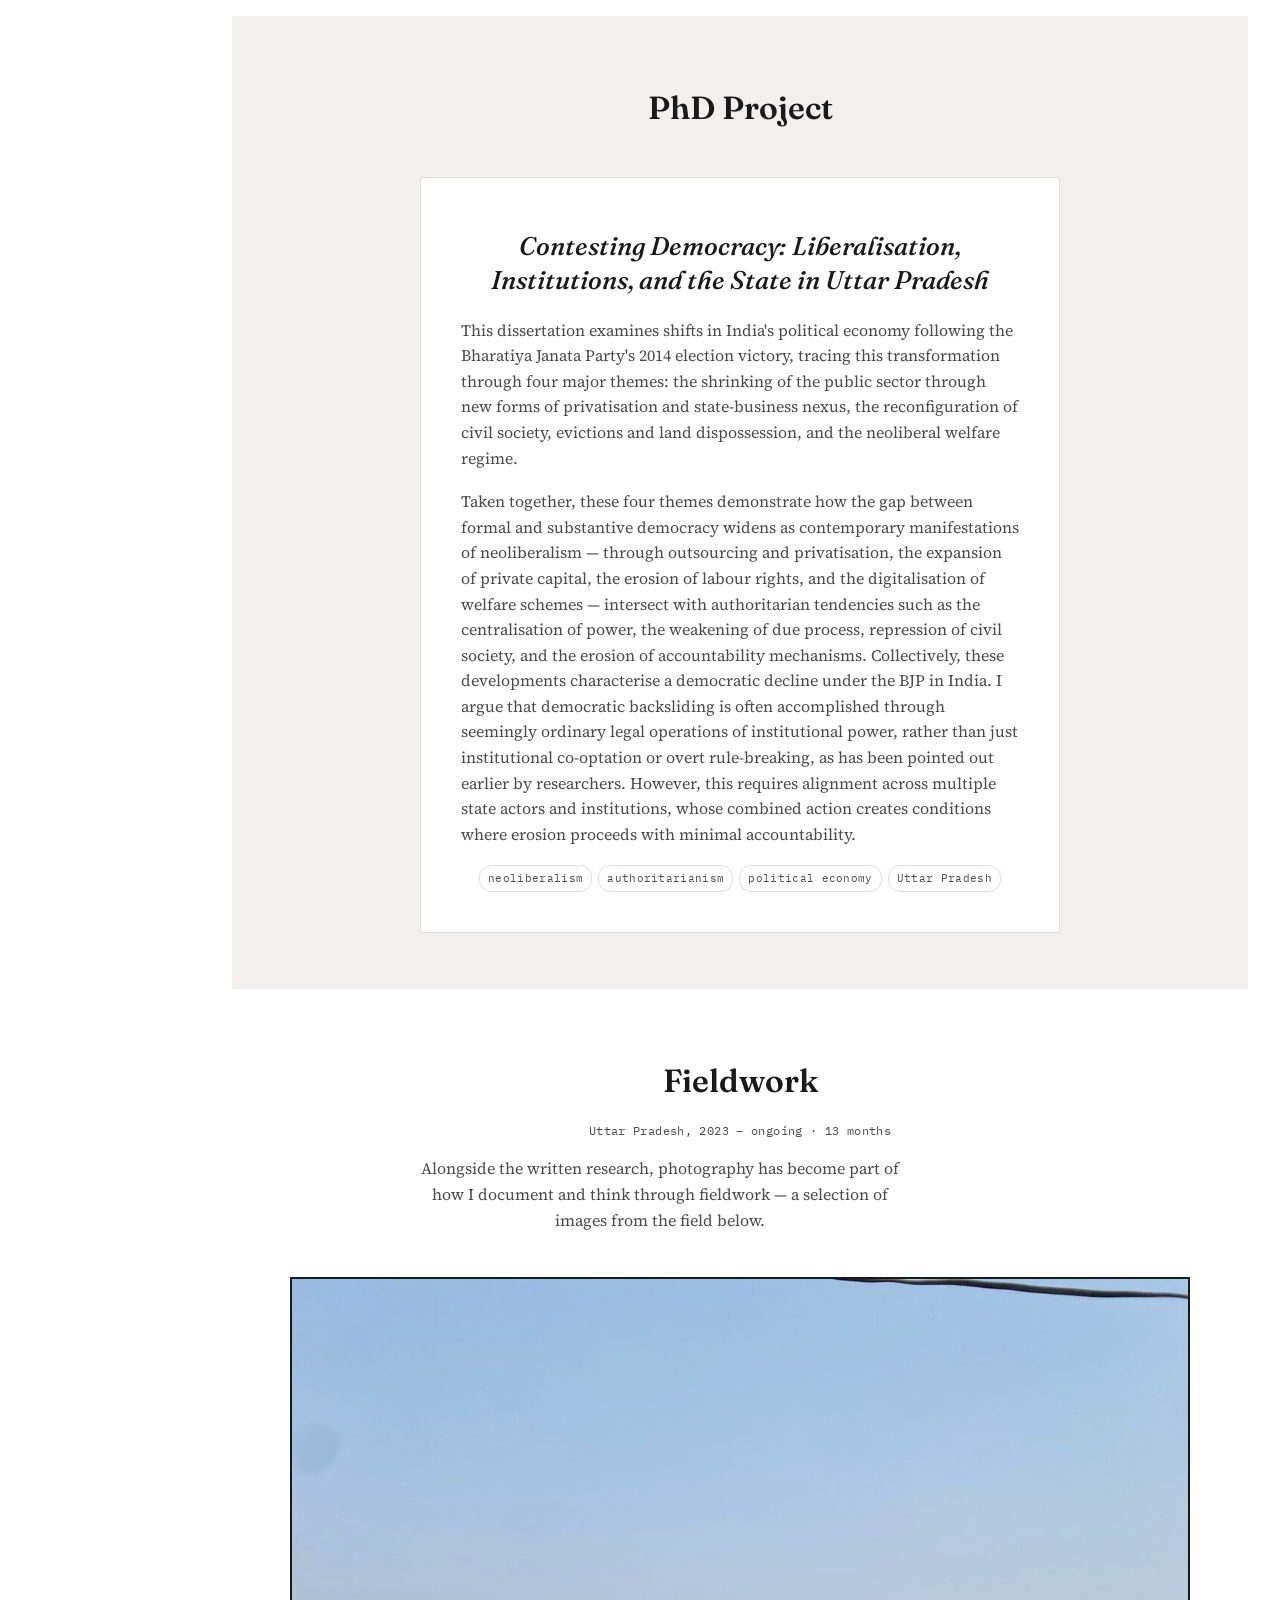
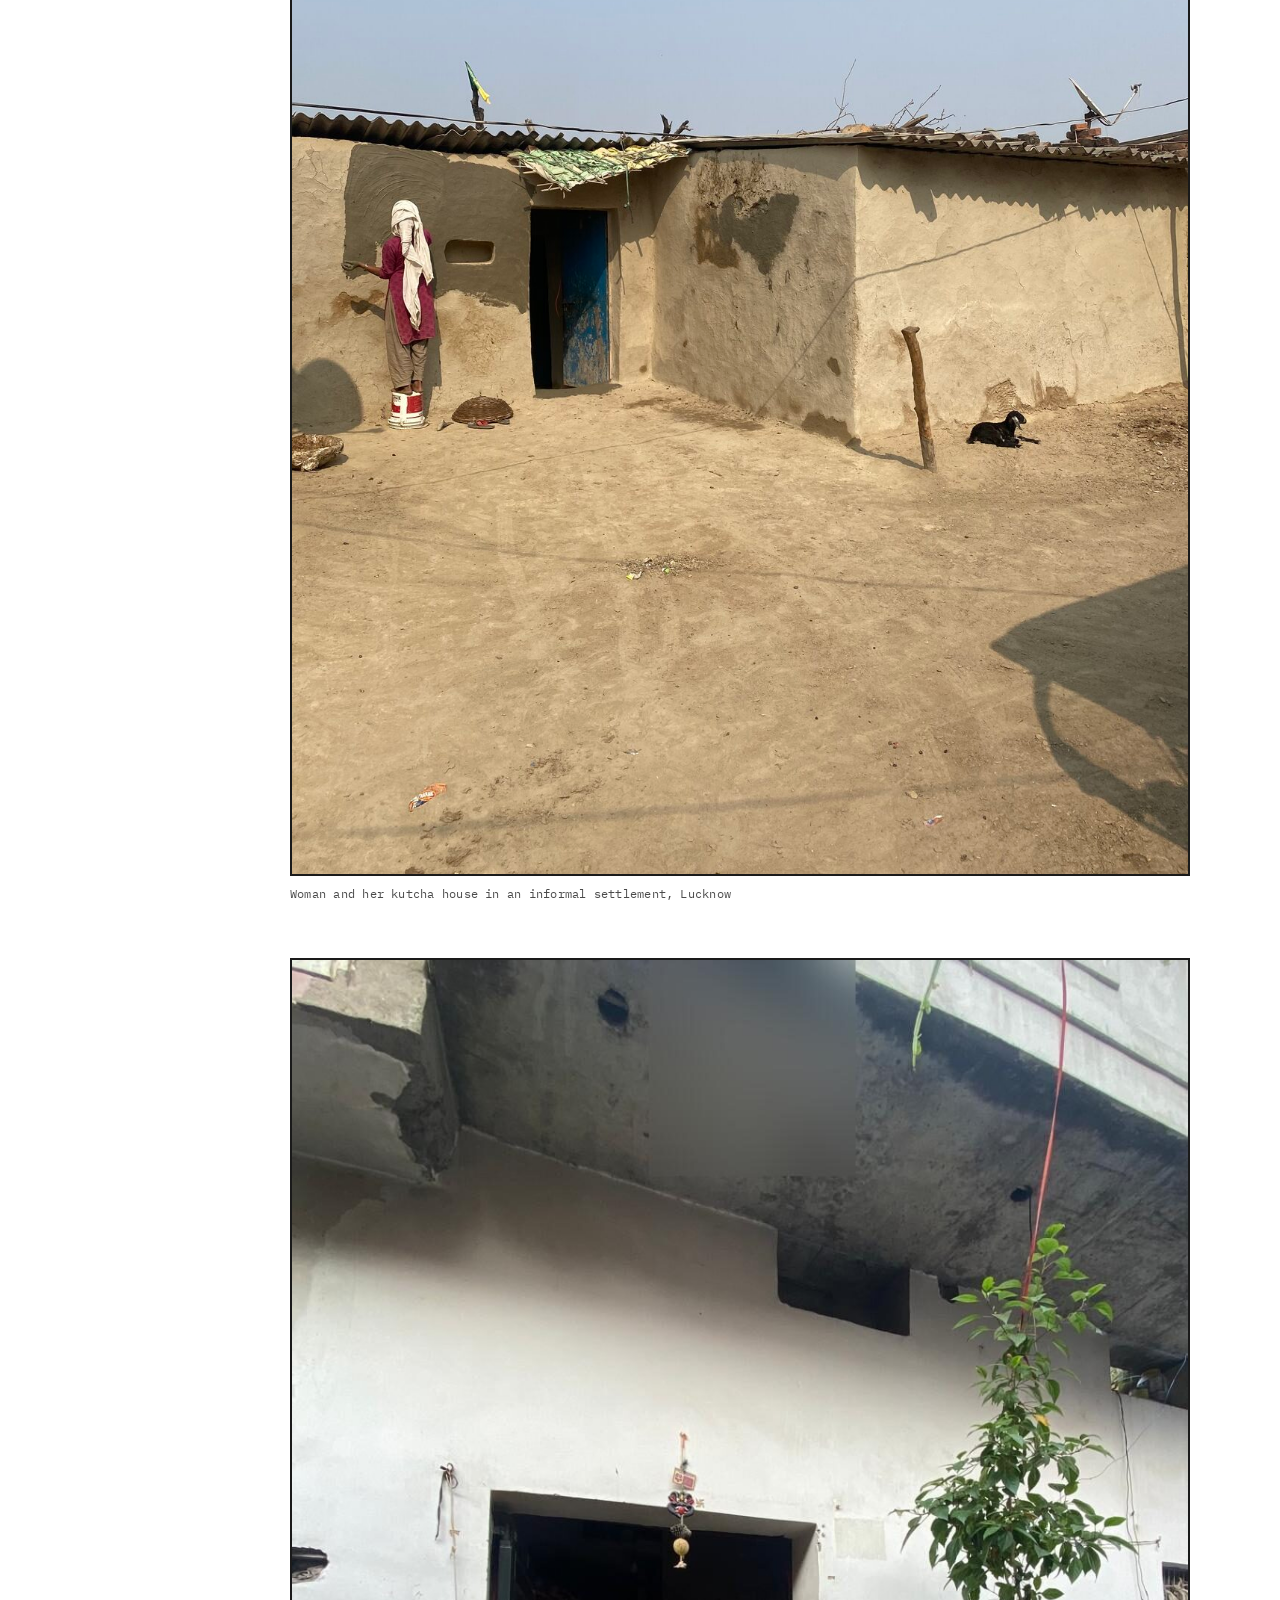
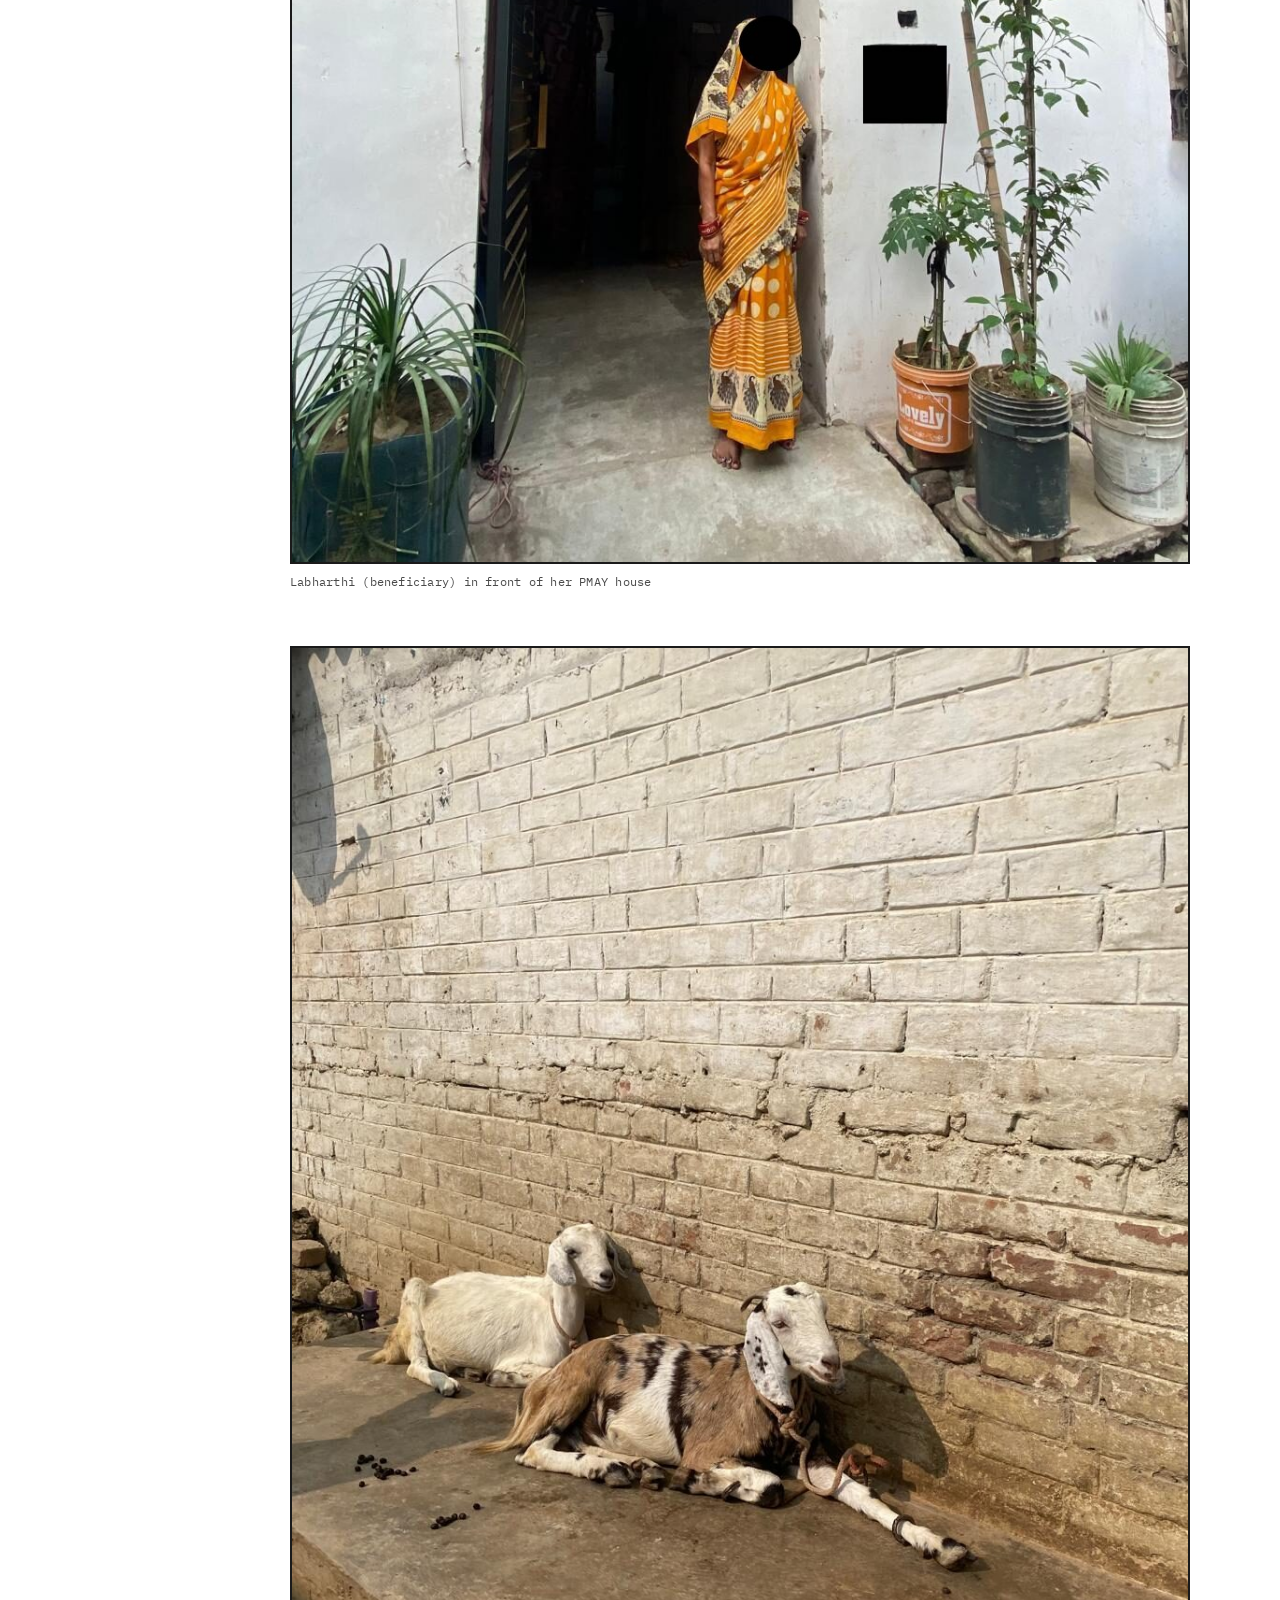
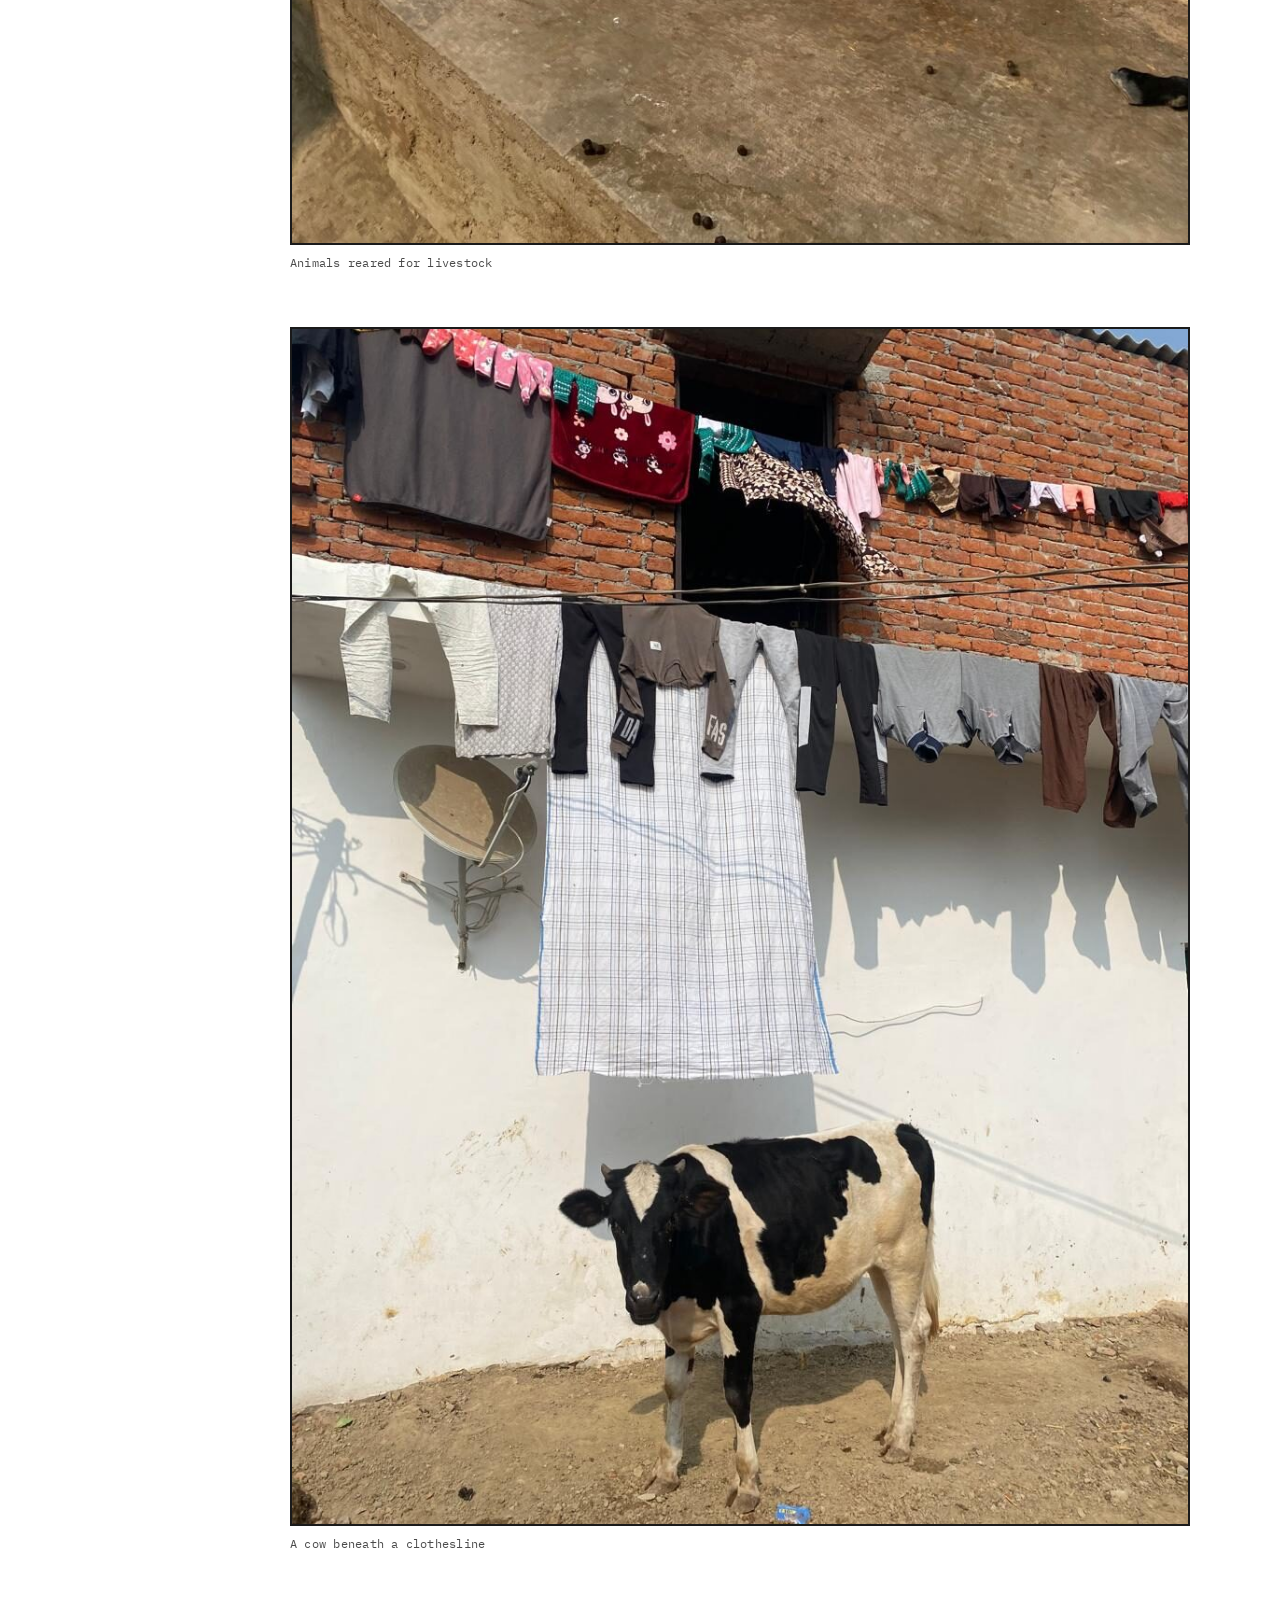
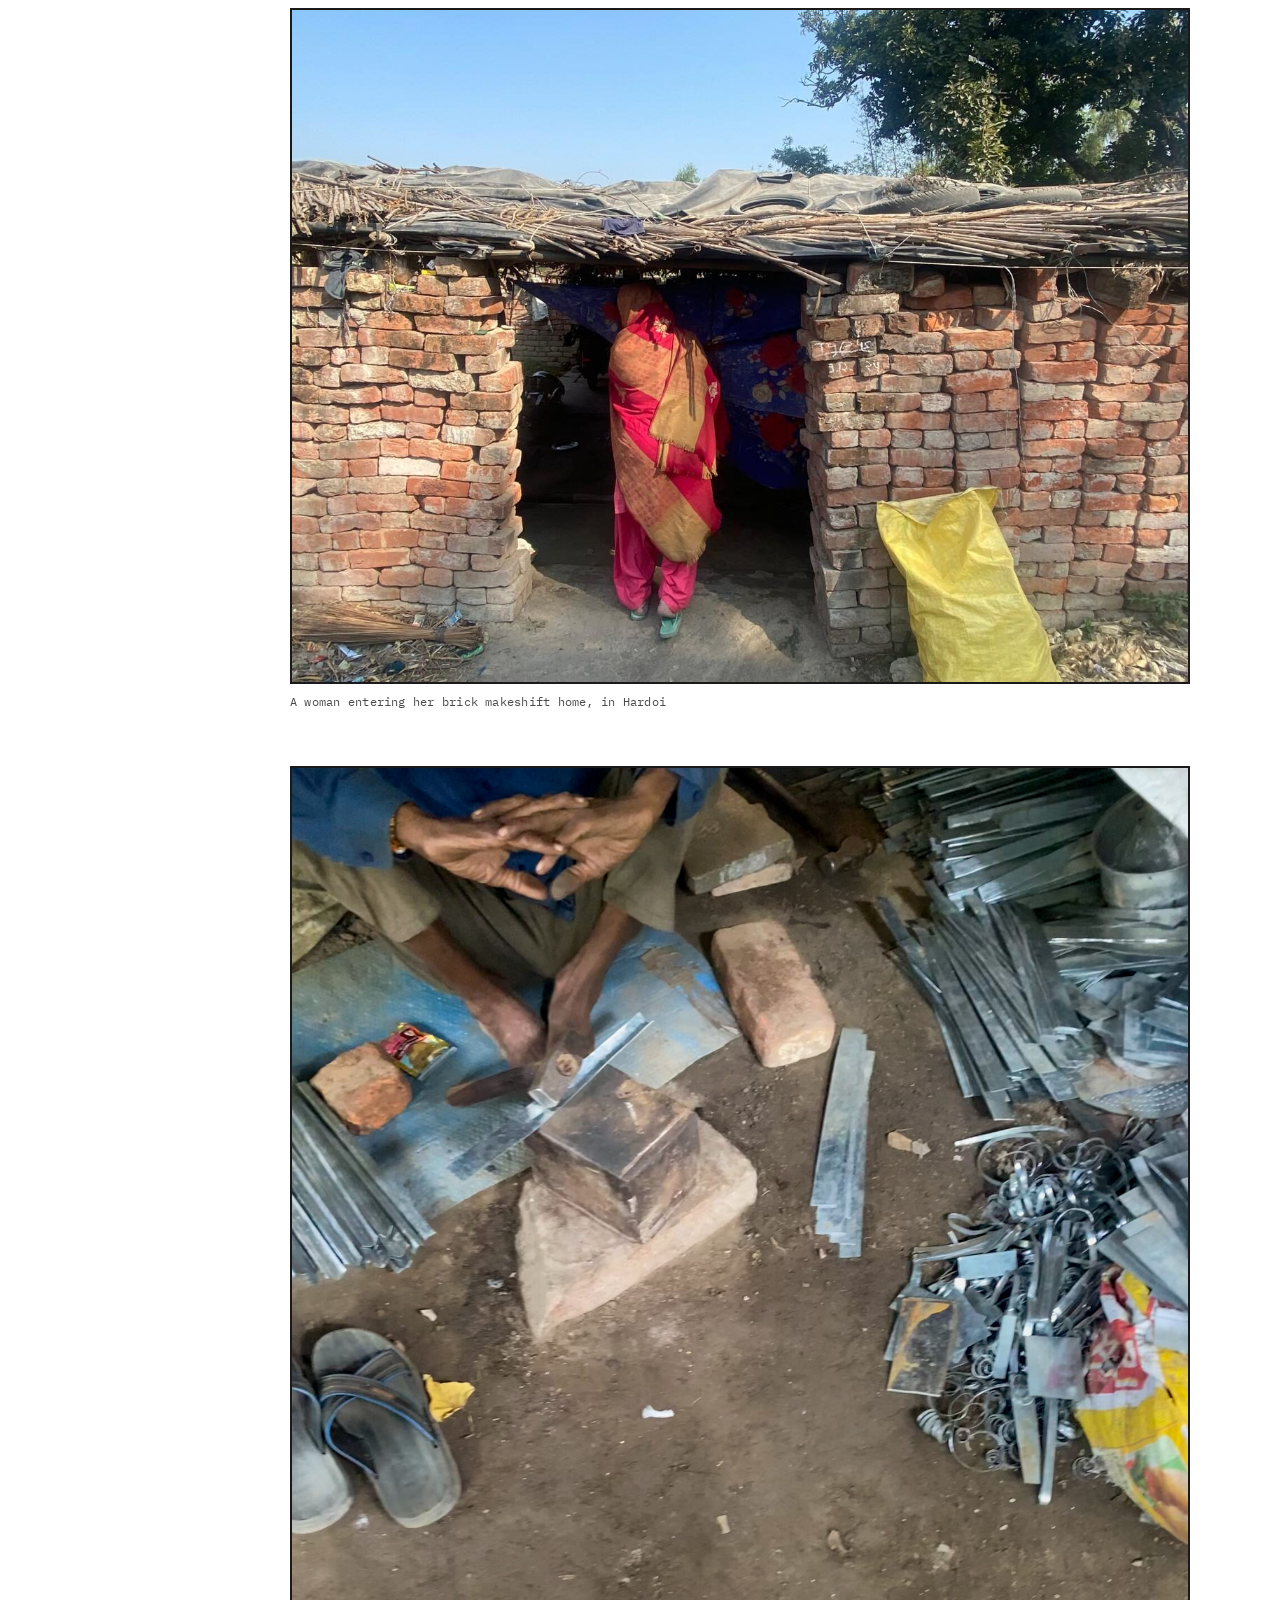
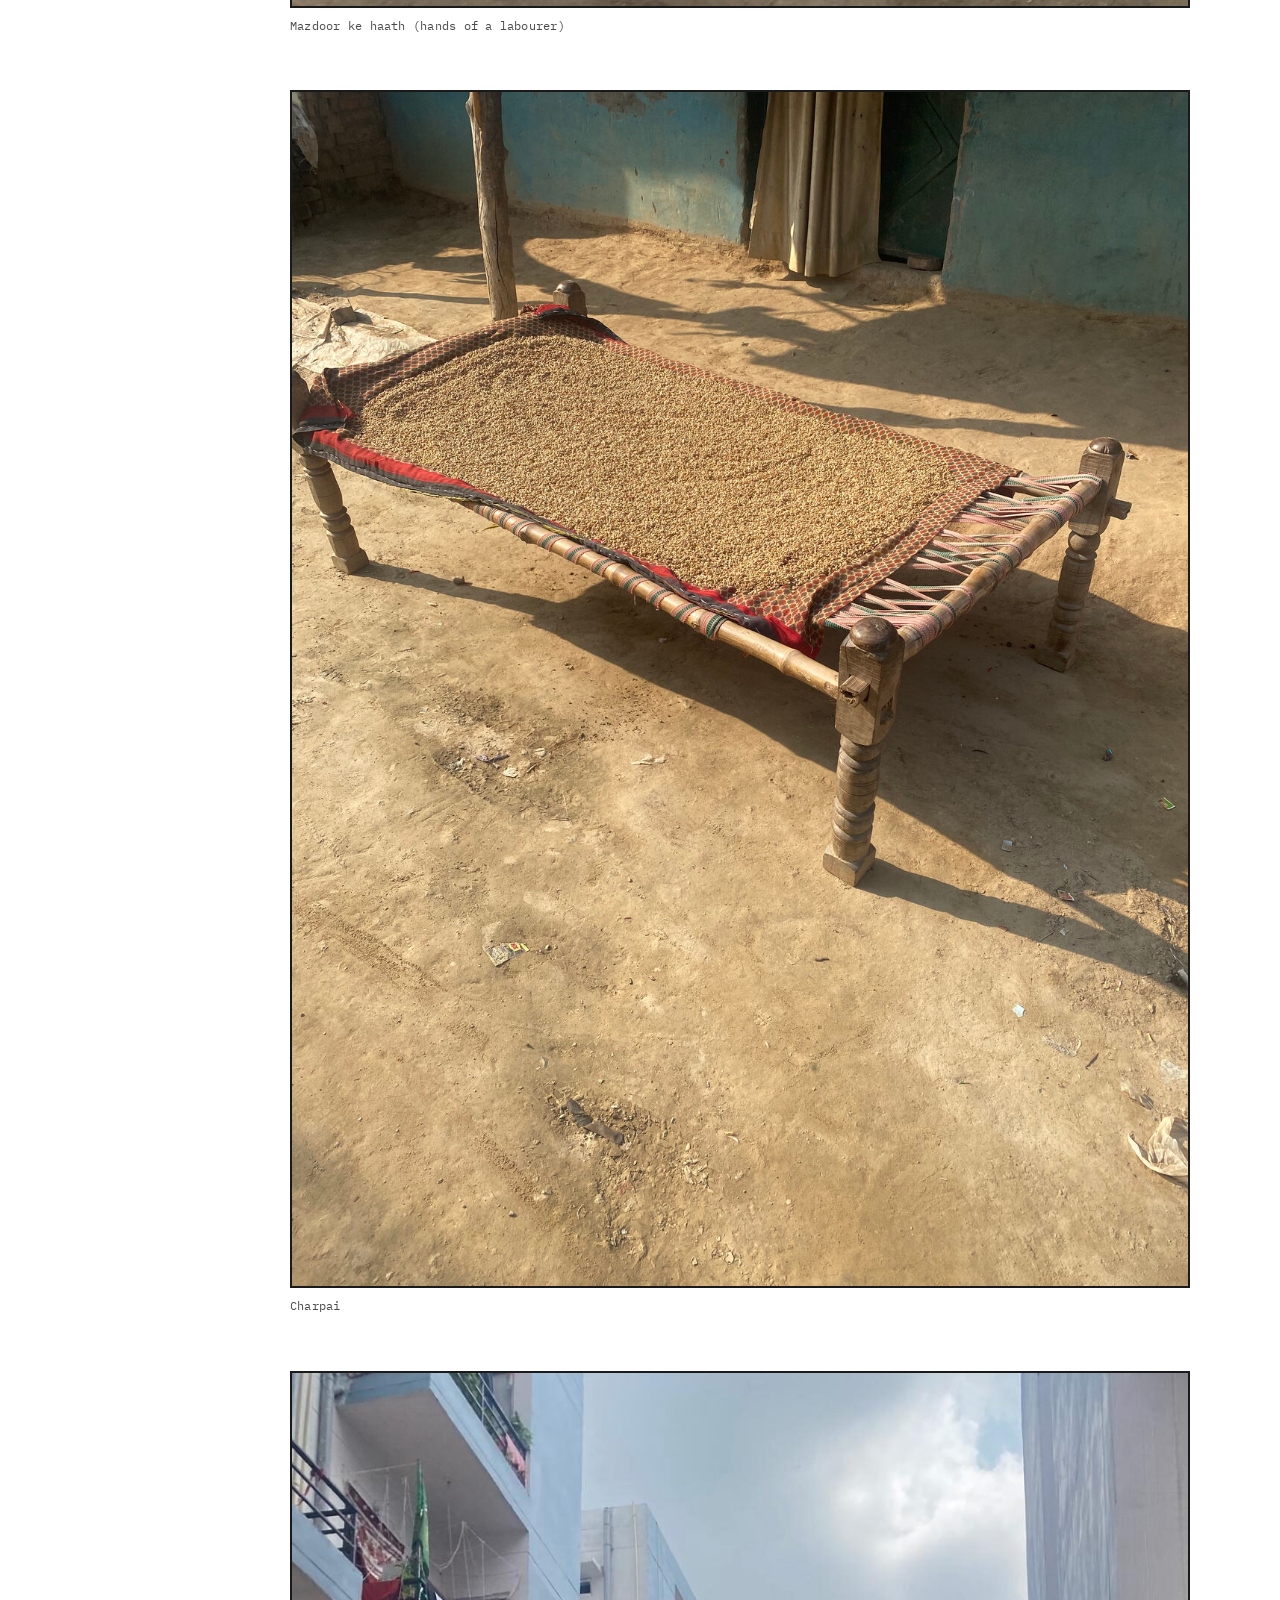
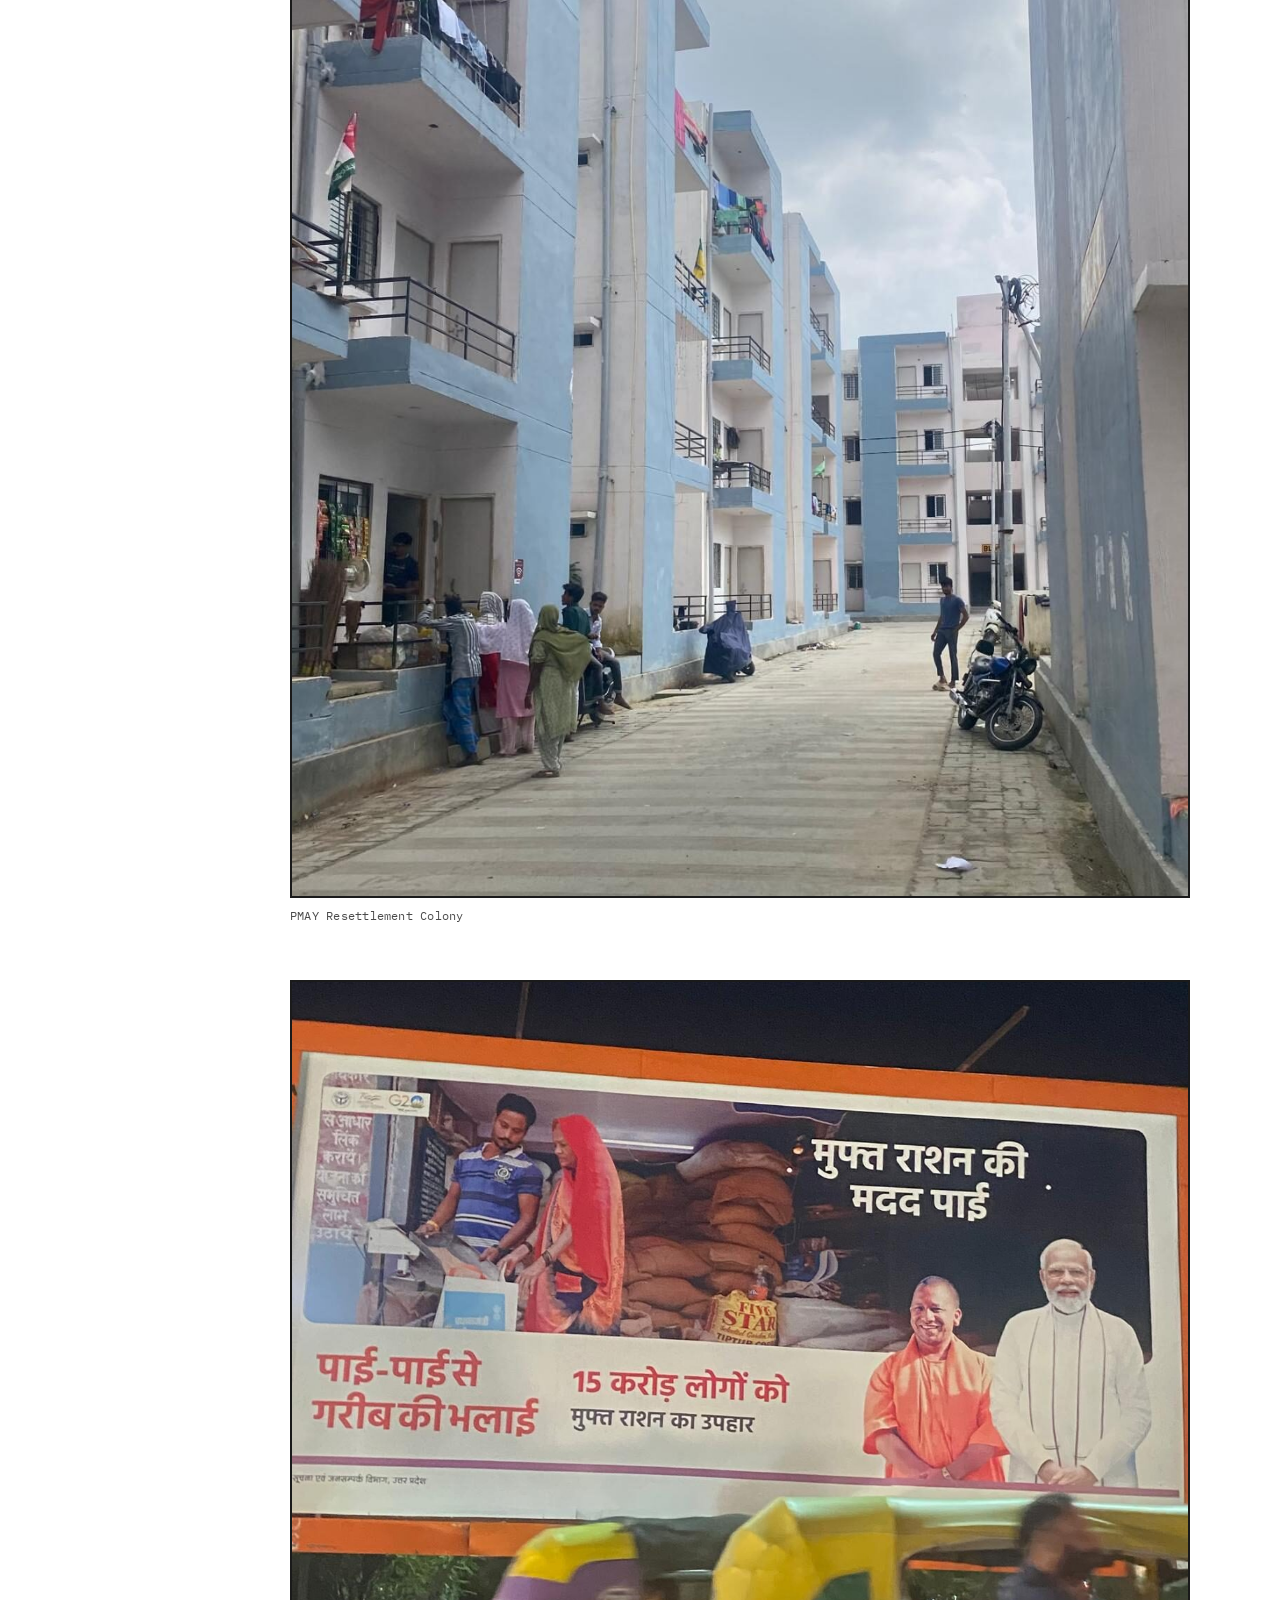
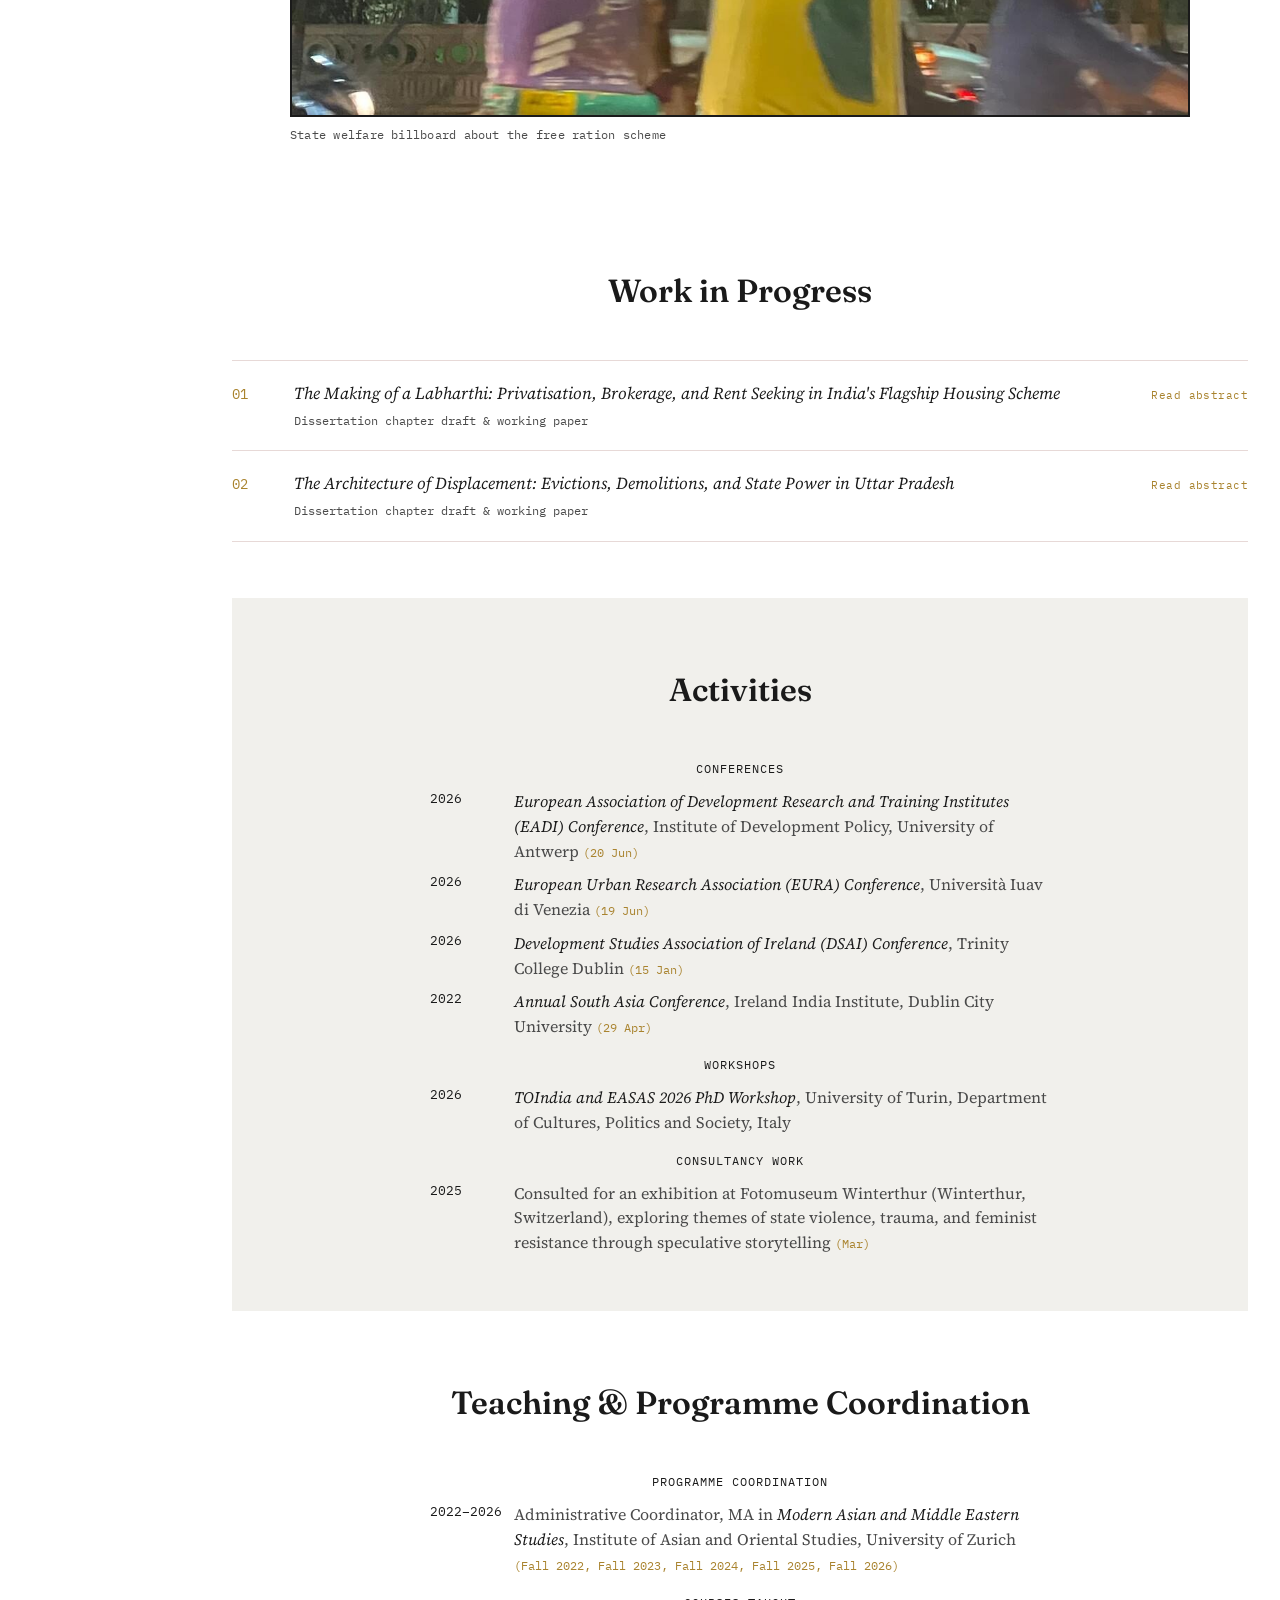
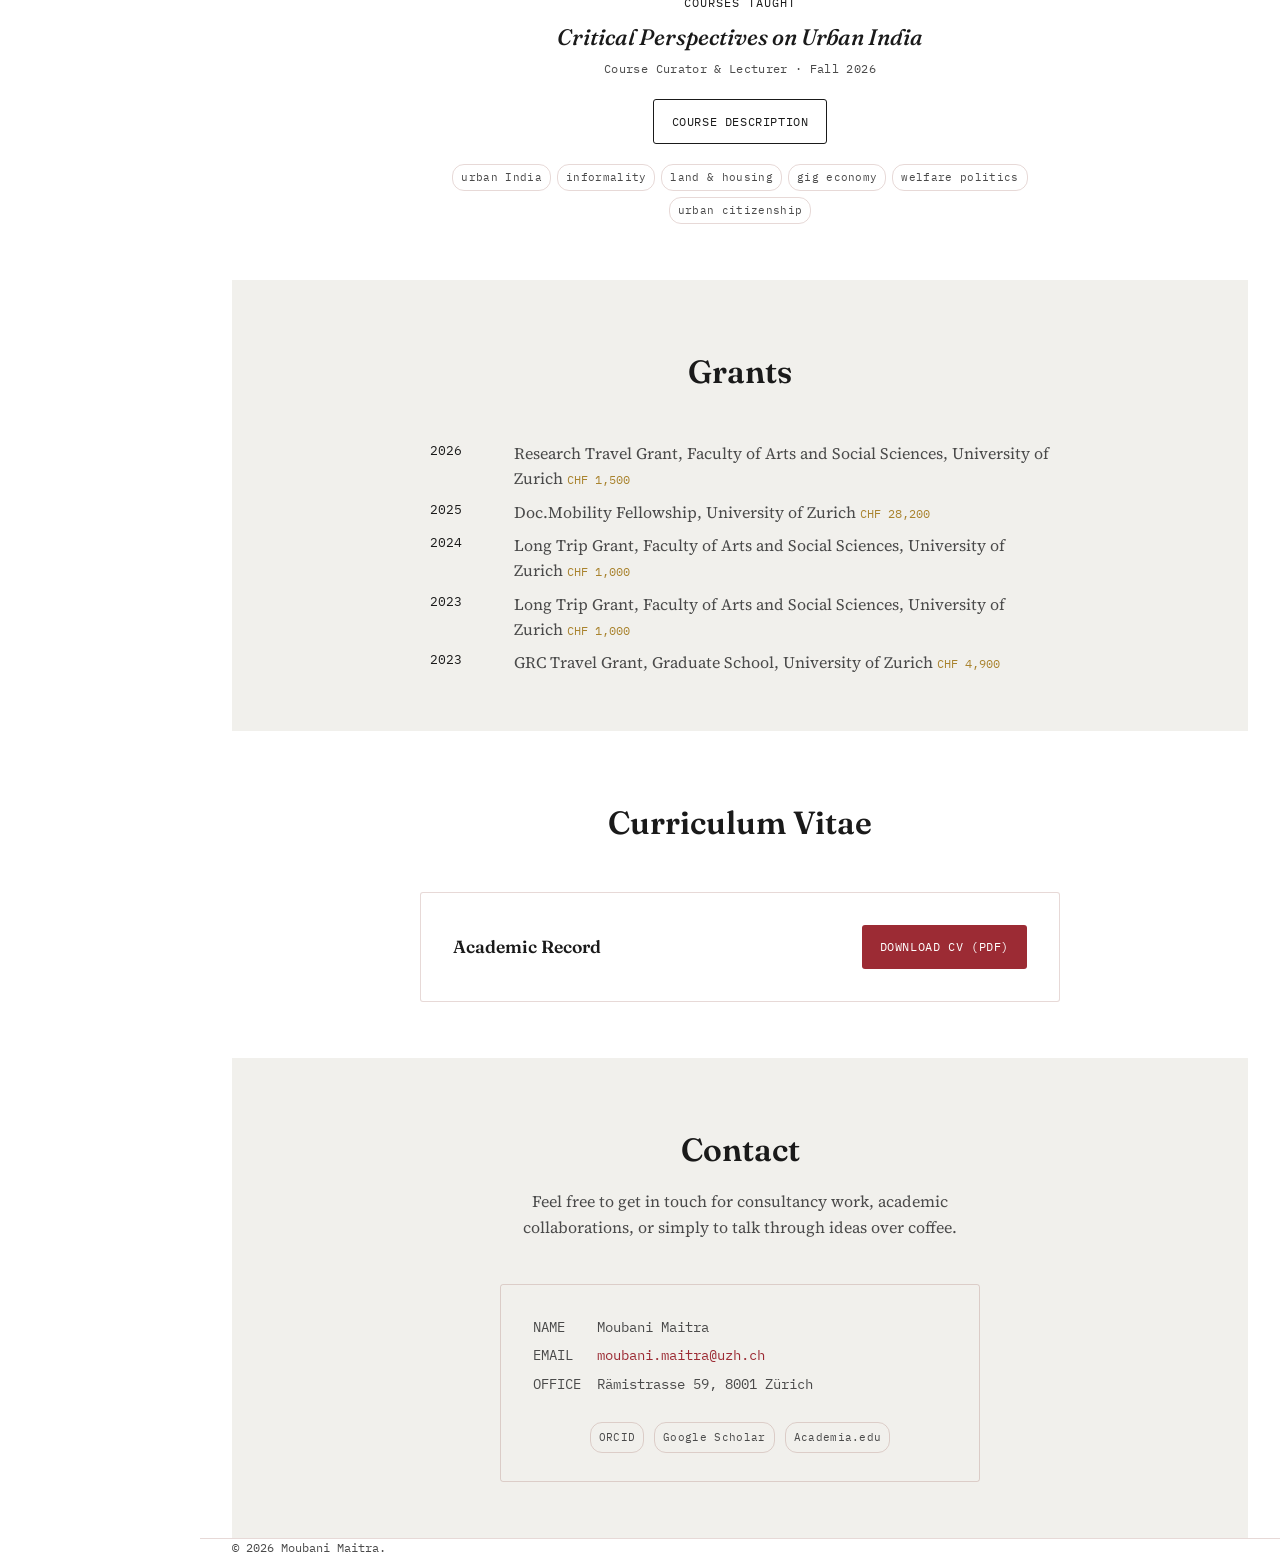
==== commit b055901a: "Add files via upload" ====
--- a/index.html
+++ b/index.html
@@ -510,7 +510,7 @@
   </section>
 
   <!-- FIELDWORK -->
-  <section id="fieldwork" class="fieldwork reveal">
+  <section id="fieldwork" class="fieldwork">
     <div class="section-head">
       <h2>Fieldwork</h2>
       <p style="font-family:'IBM Plex Mono', monospace; font-size:0.78rem; letter-spacing:0.03em; color:var(--ink-soft); margin-top:14px;">Uttar Pradesh, 2023 – ongoing · 13 months</p>
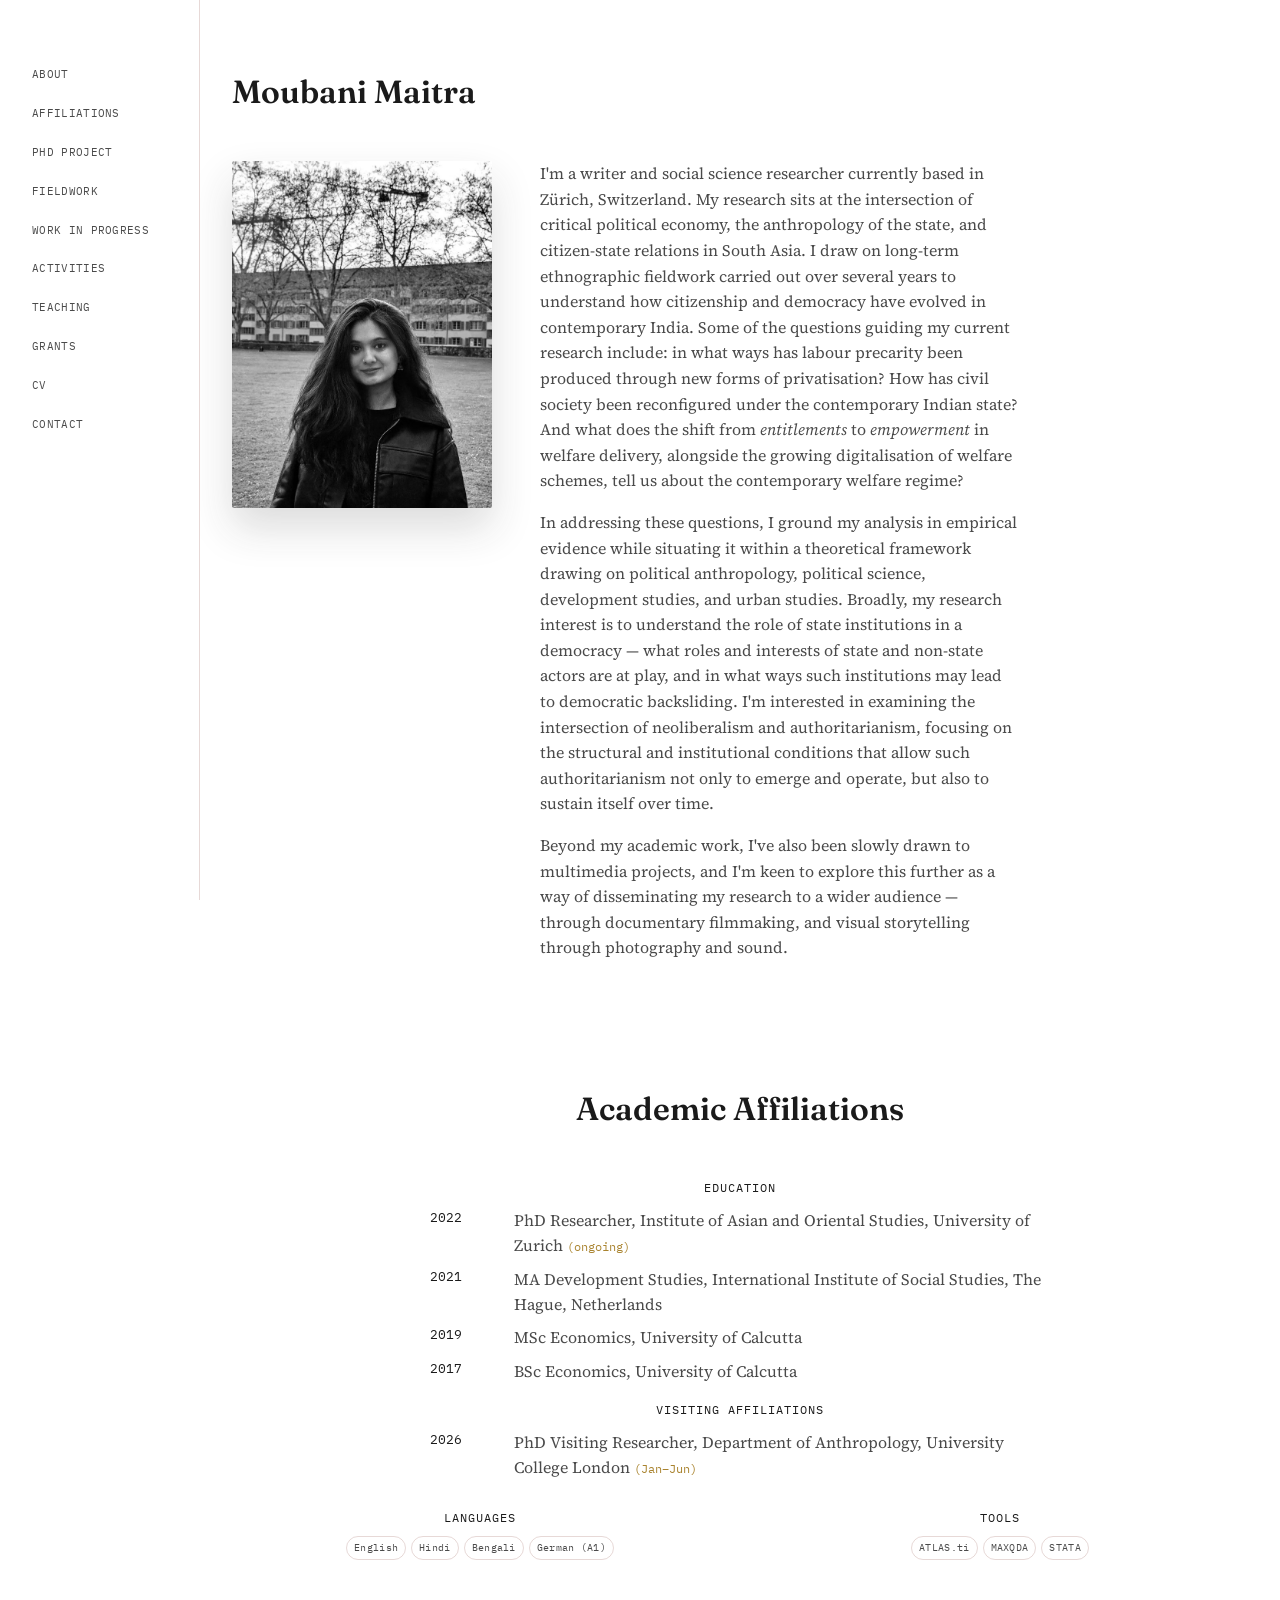
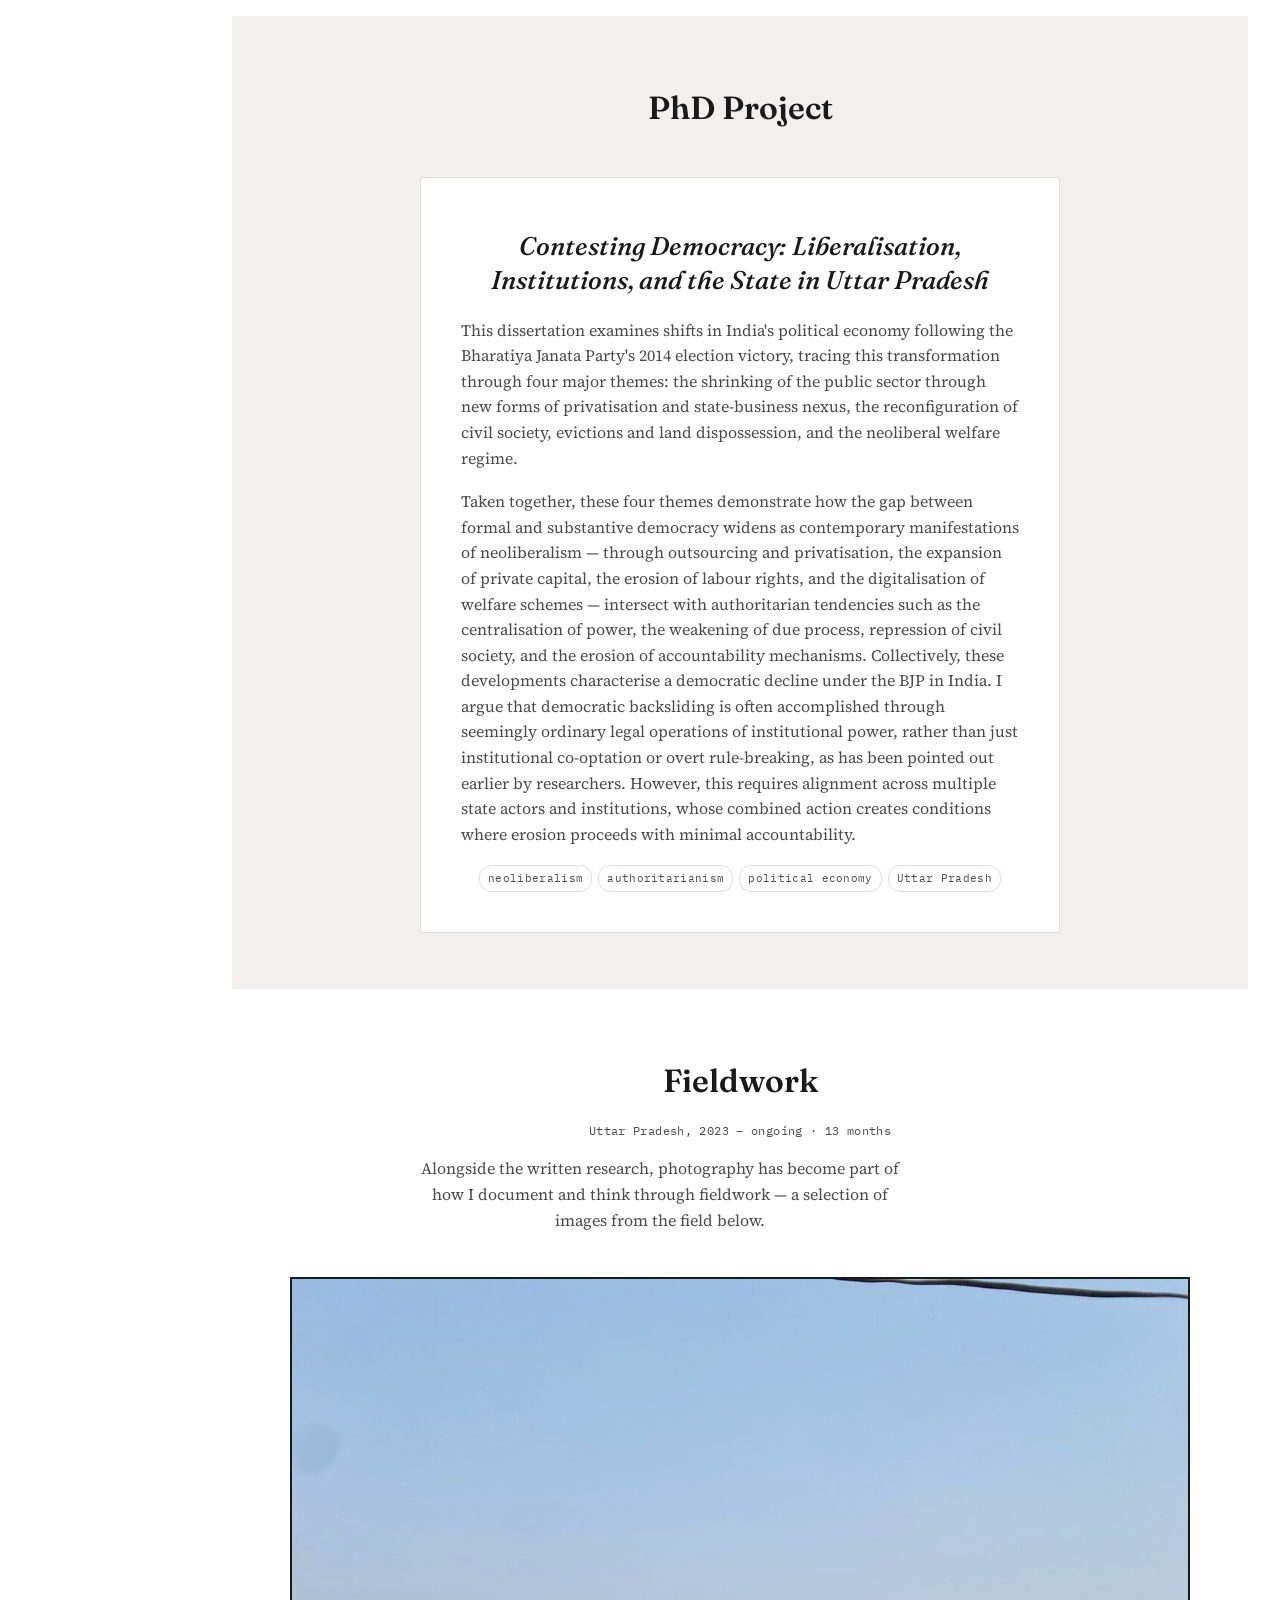
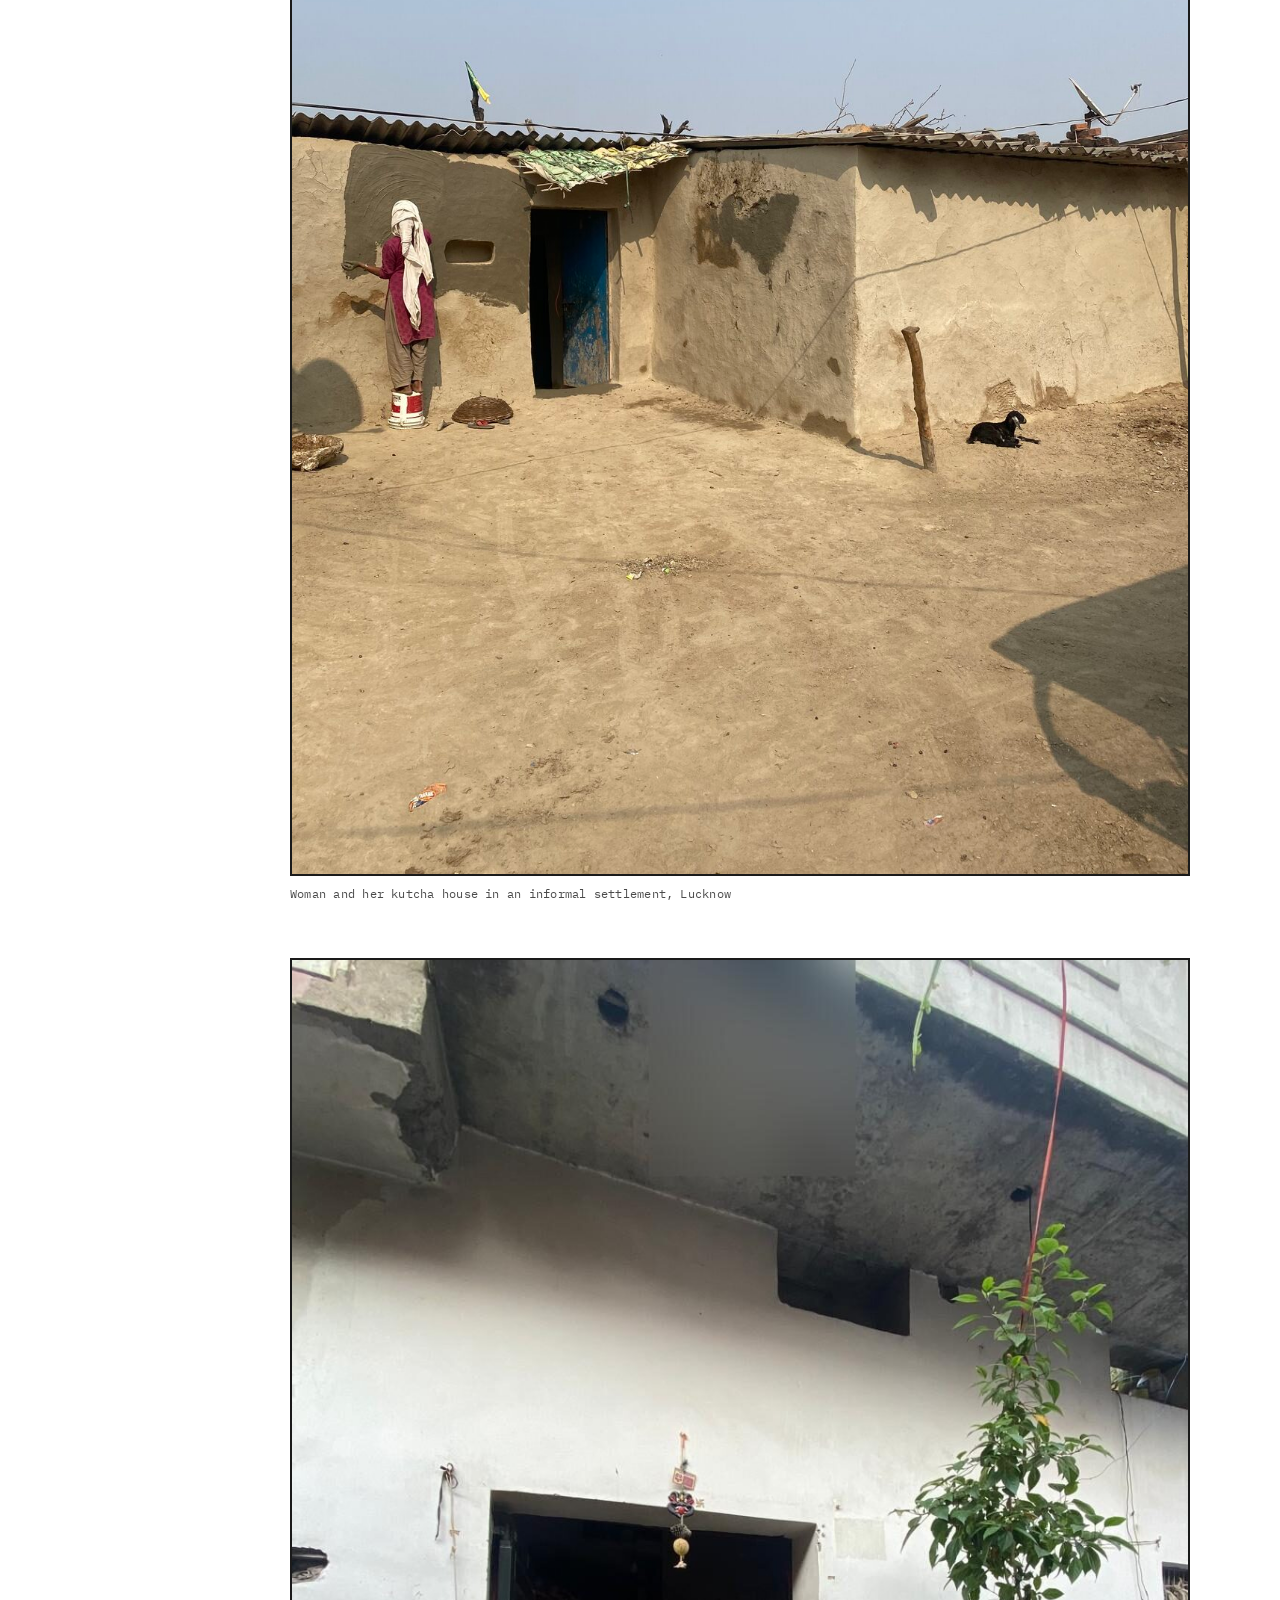
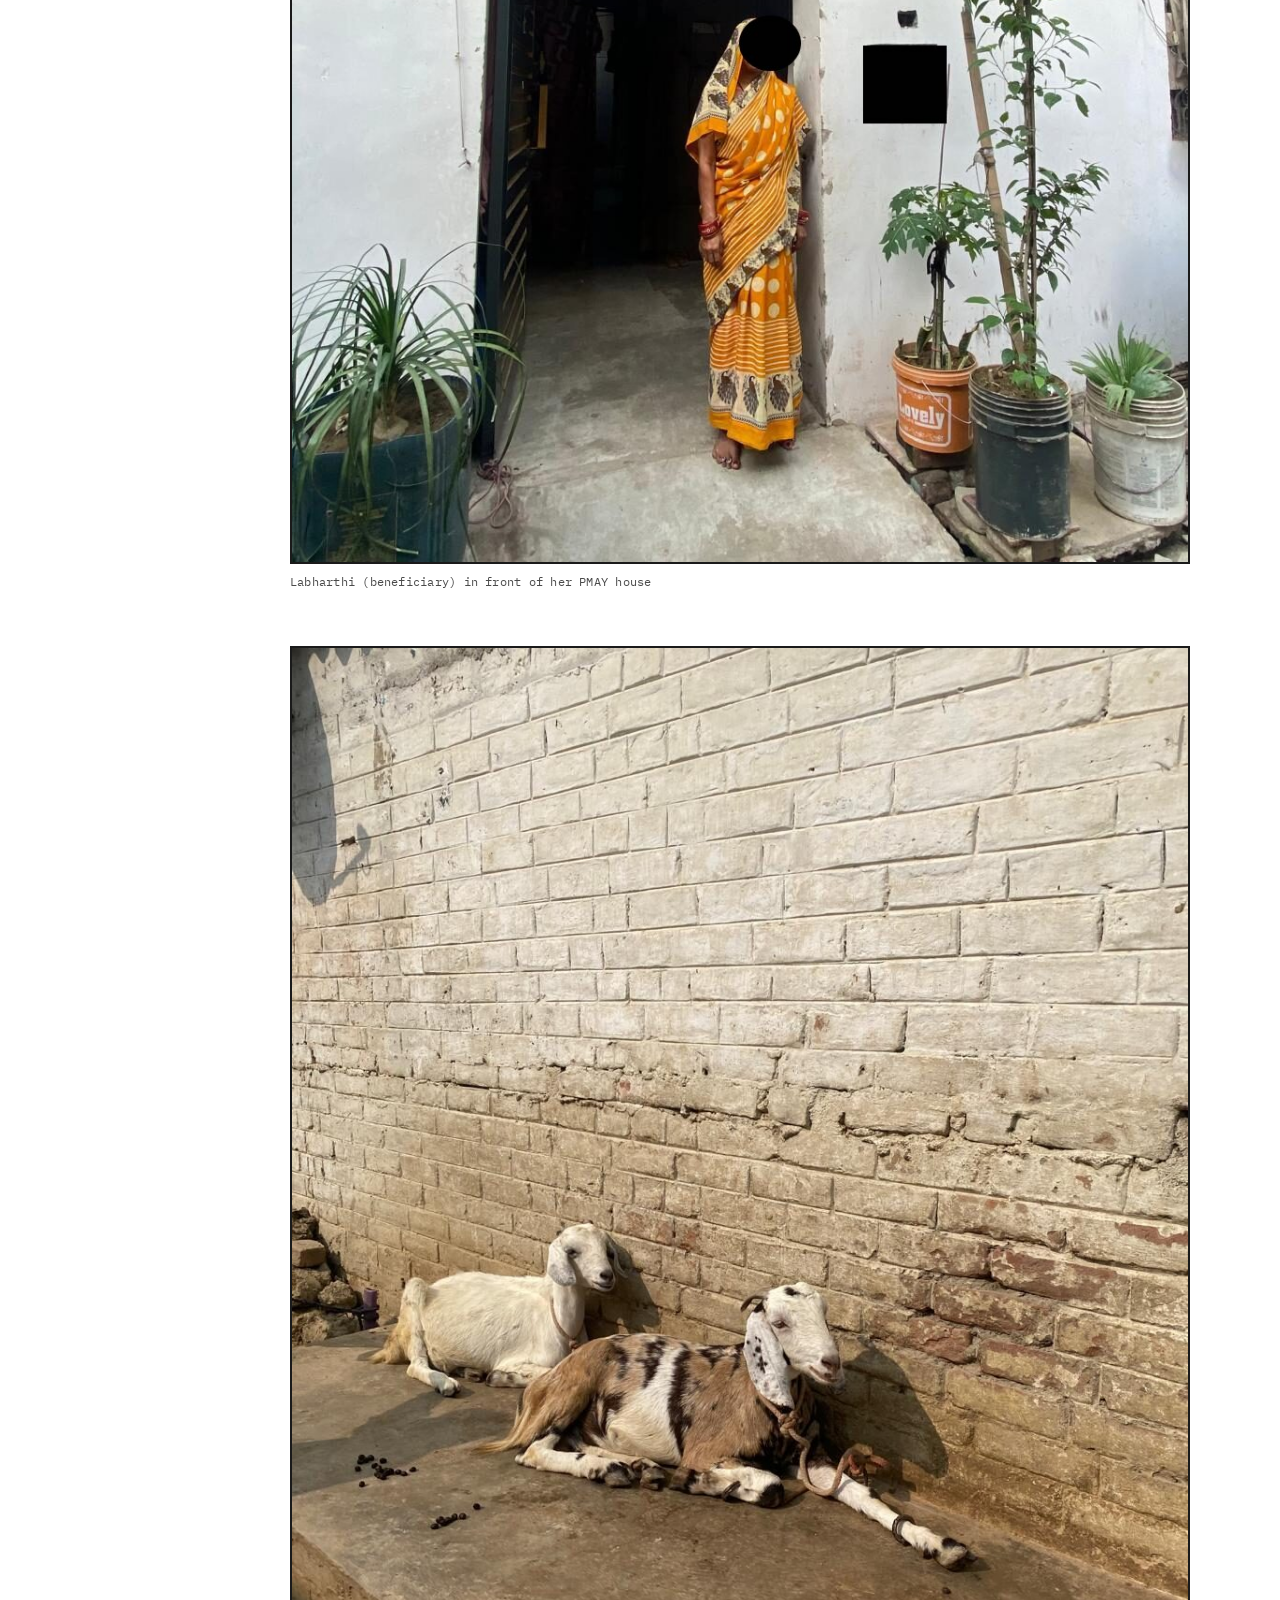
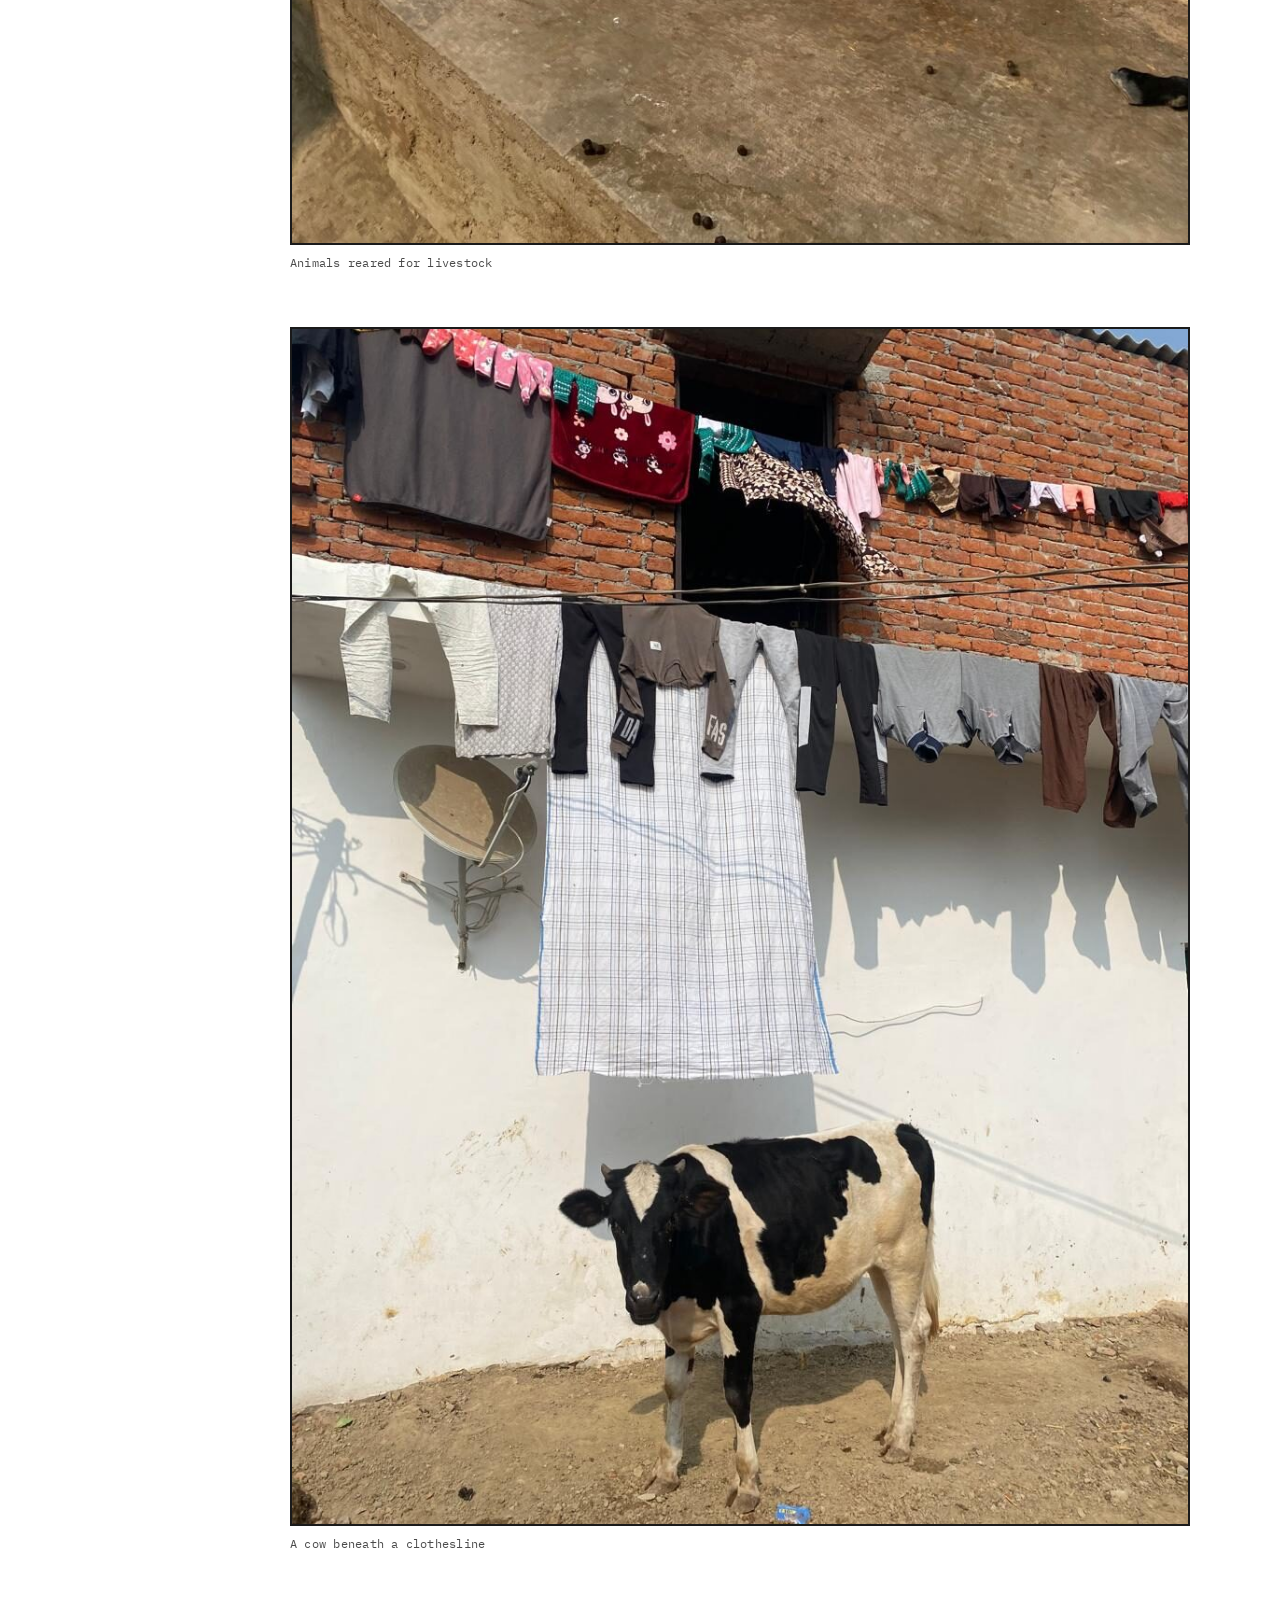
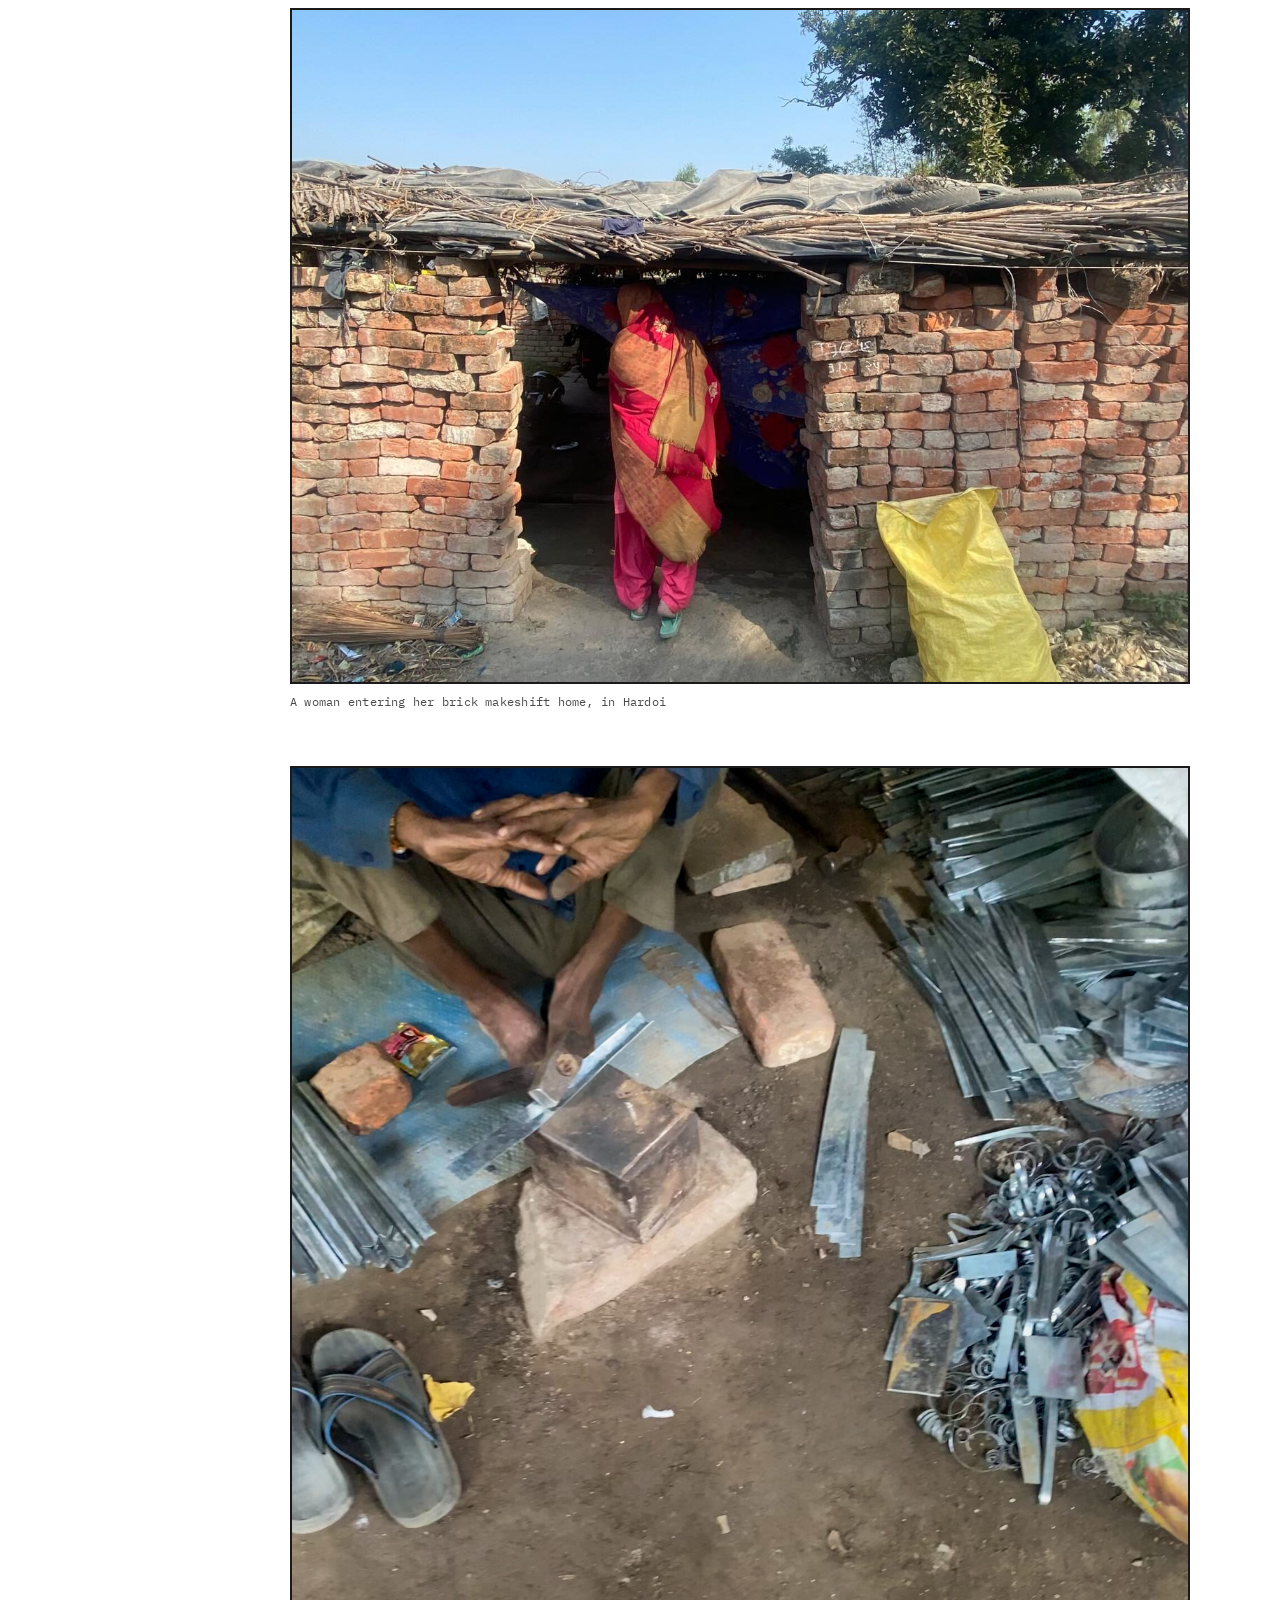
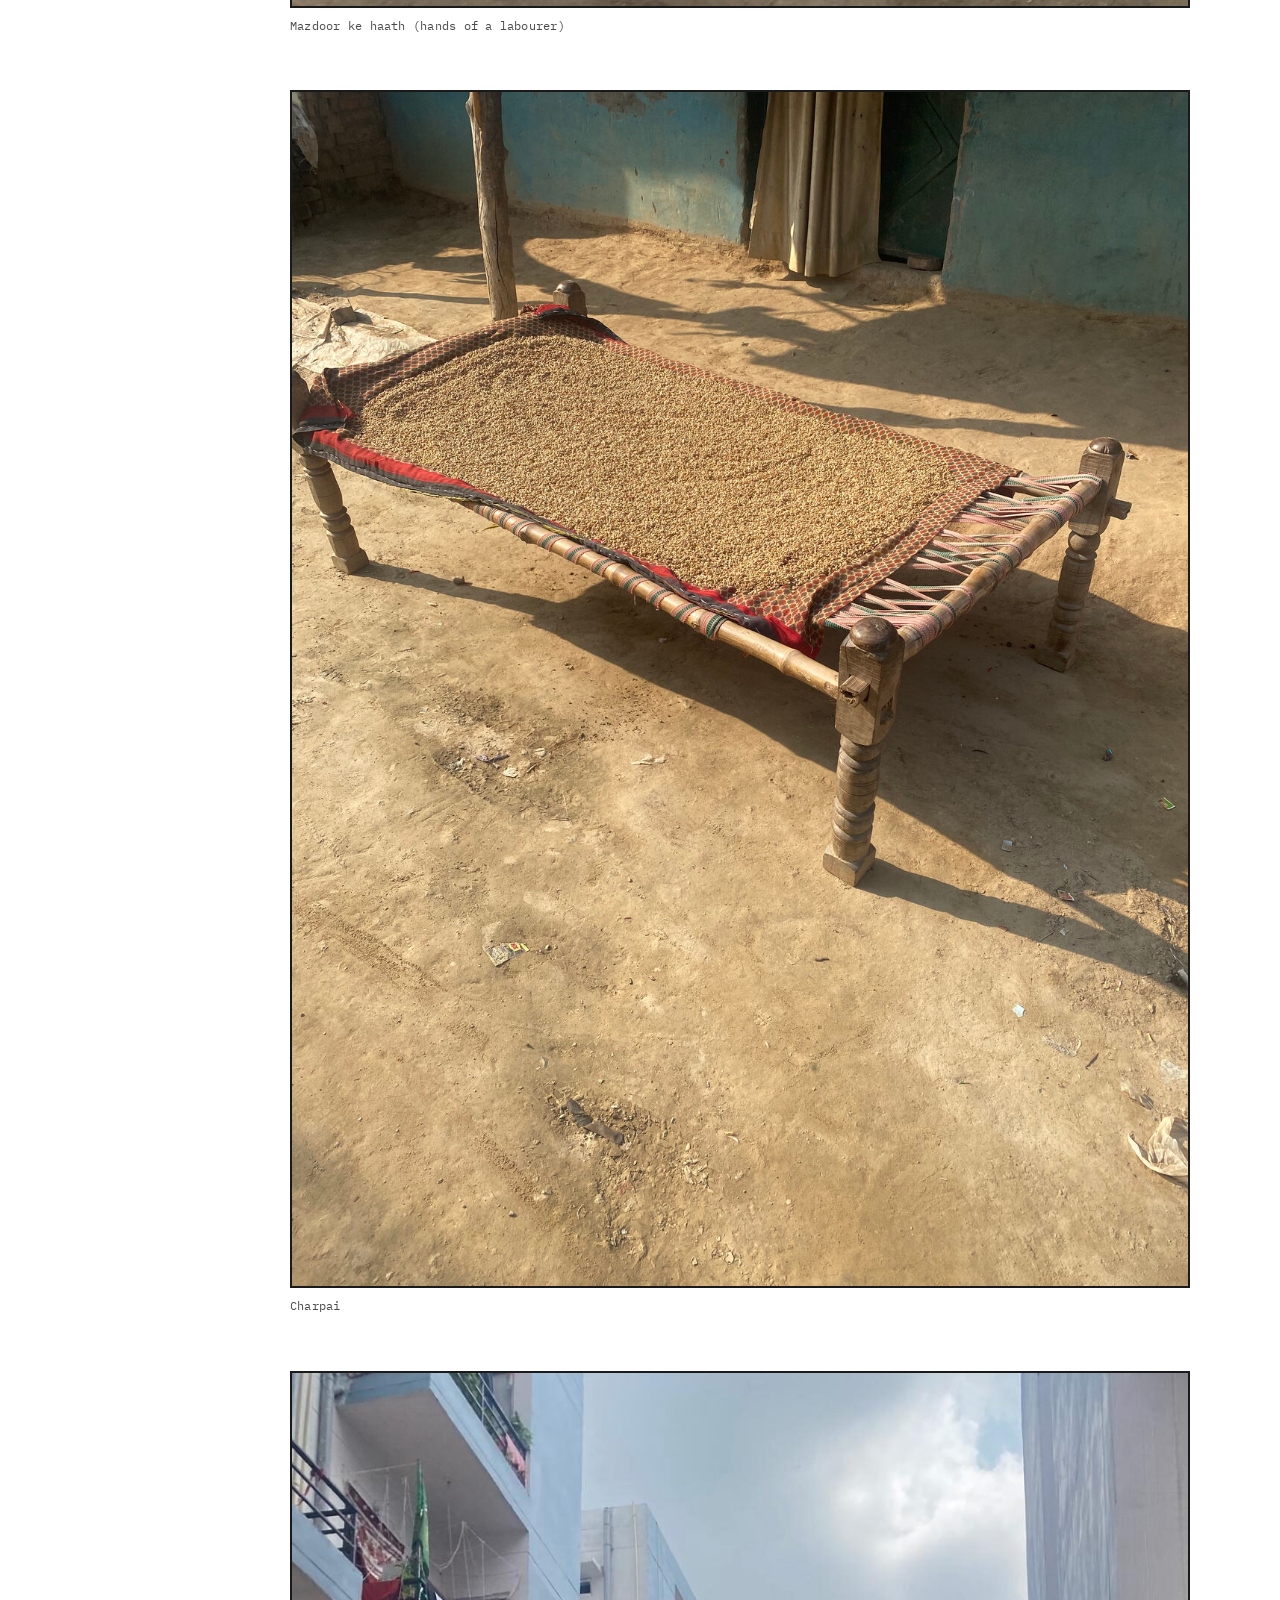
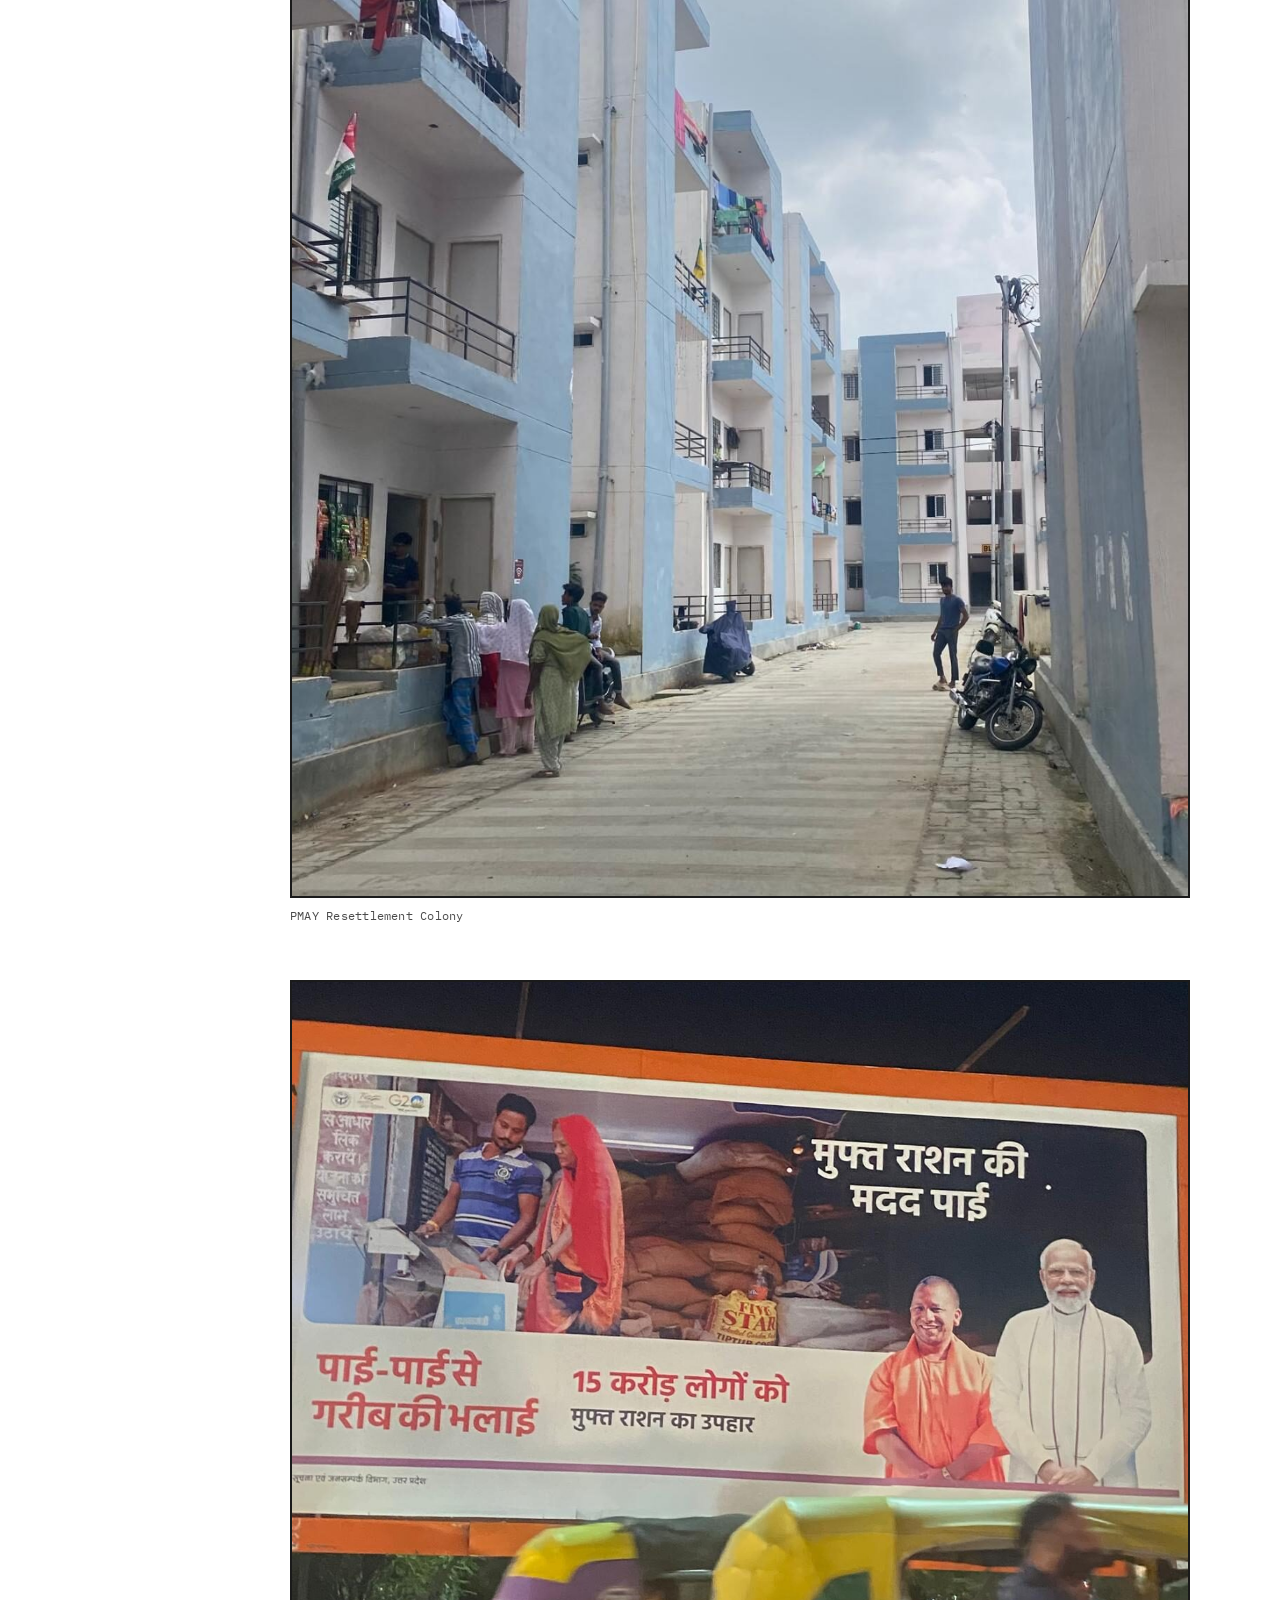
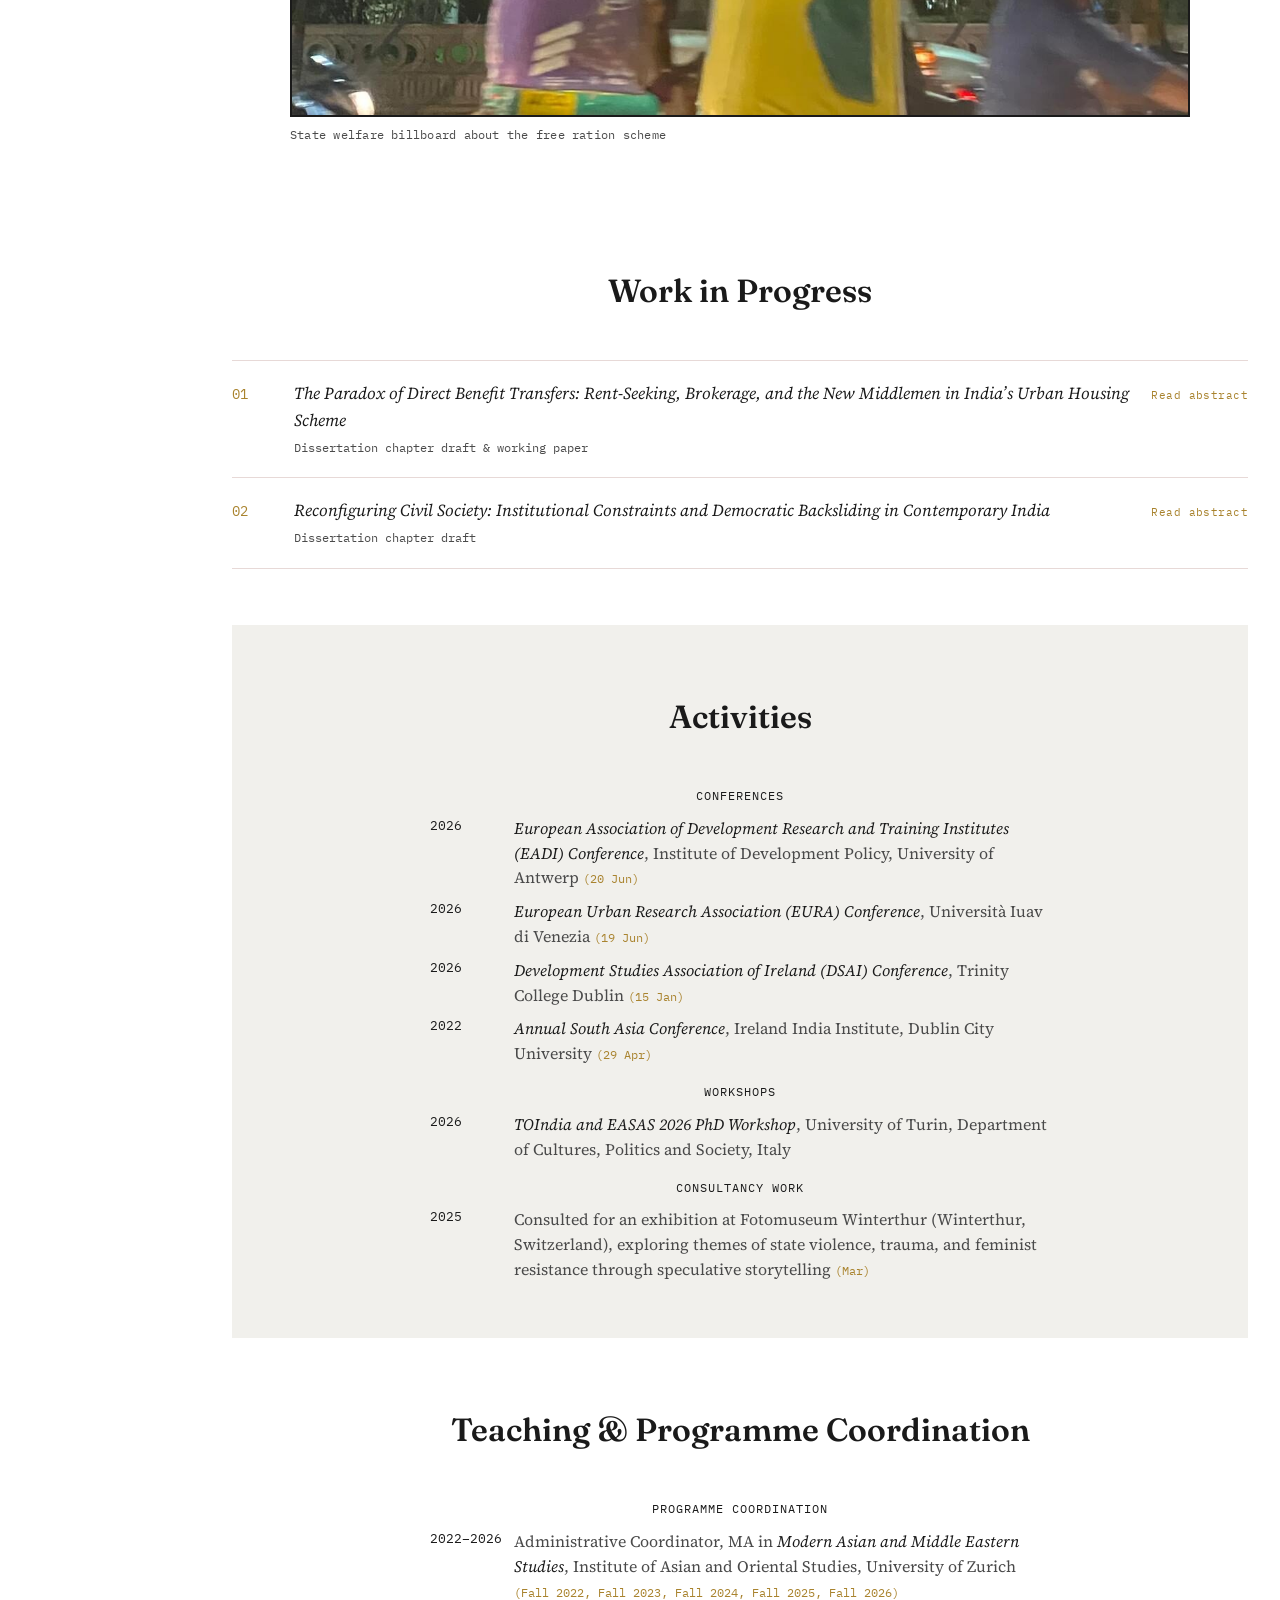
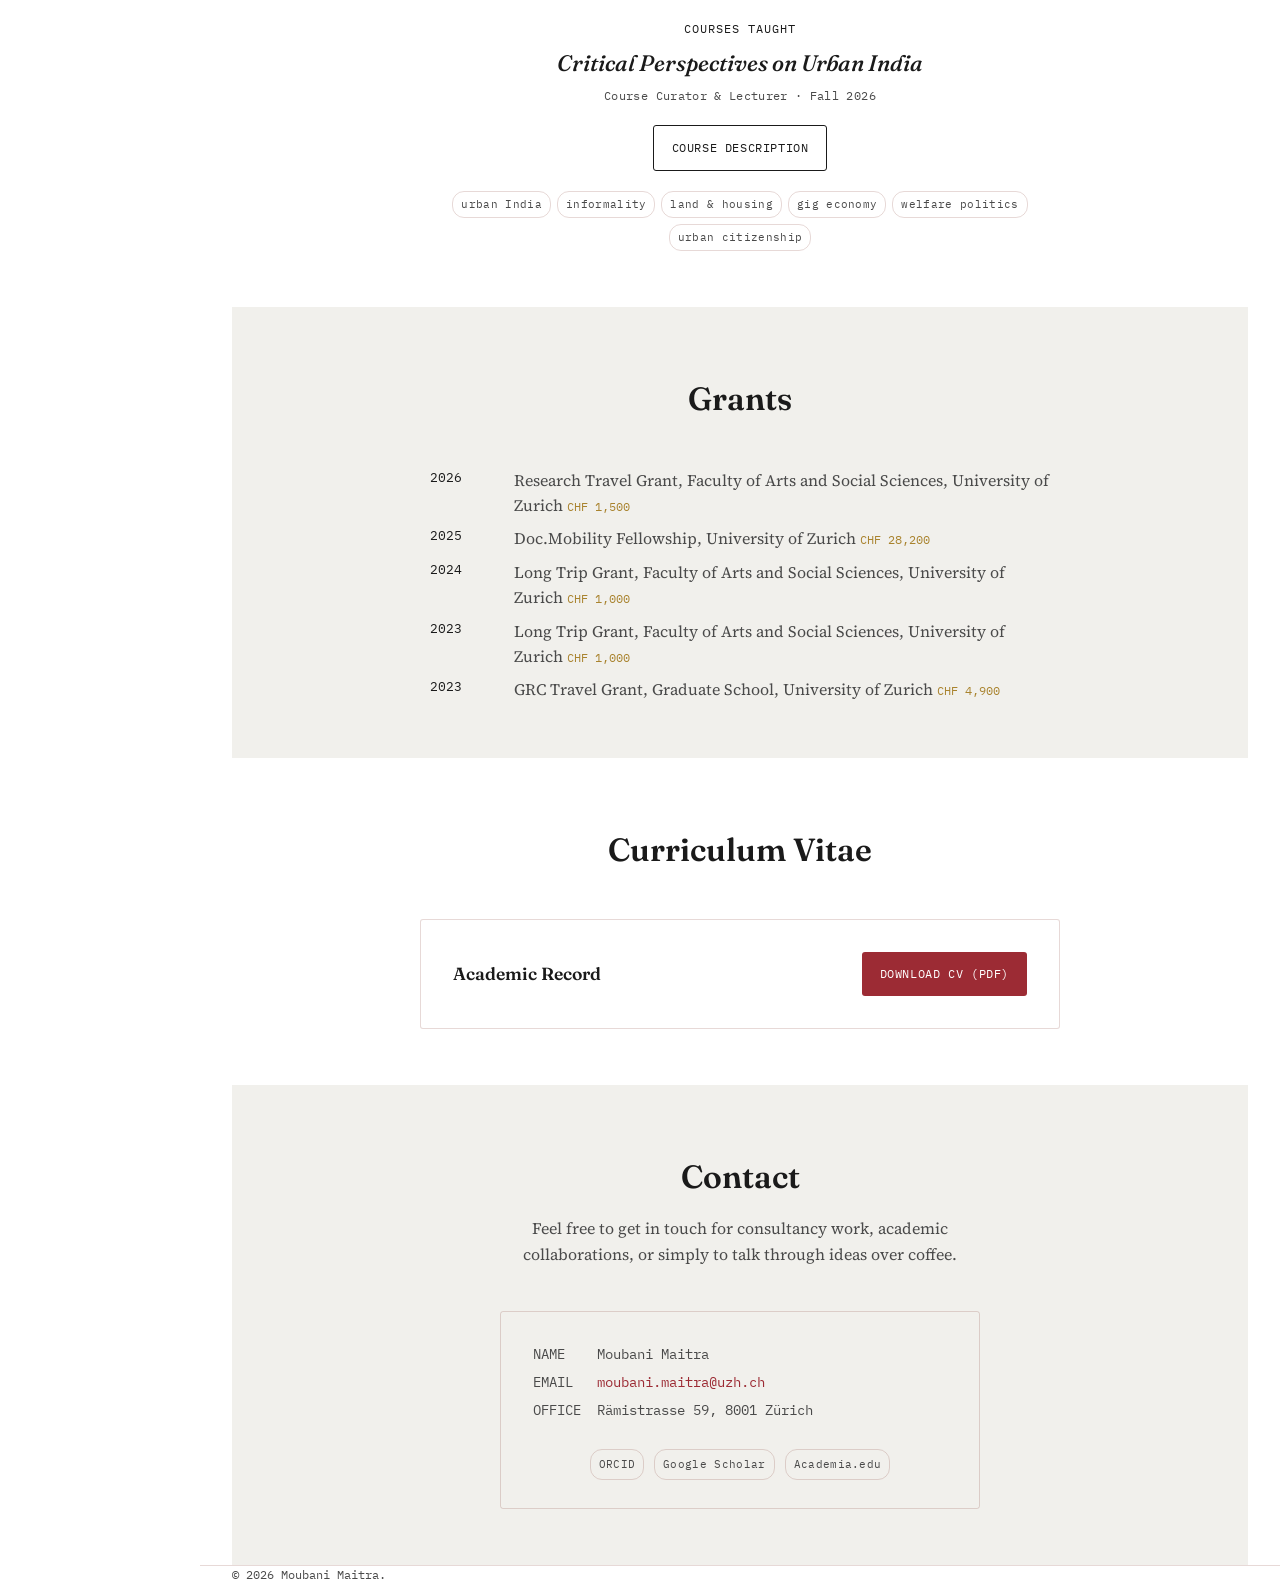
==== commit b87b24eb: "Add files via upload" ====
--- a/index.html
+++ b/index.html
@@ -568,7 +568,7 @@
           <details class="pub-details">
             <summary>
               <span>
-                <span class="pub-title">The Making of a Labharthi: Privatisation, Brokerage, and Rent Seeking in India's Flagship Housing Scheme</span>
+                <span class="pub-title">The Paradox of Direct Benefit Transfers: Rent-Seeking, Brokerage, and the New Middlemen in India’s Urban Housing Scheme</span>
                 <span class="pub-meta">Dissertation chapter draft &amp; working paper</span>
               </span>
               <span class="pub-hint">
@@ -576,8 +576,8 @@
                 <span class="pub-hint-open">Hide abstract</span>
               </span>
             </summary>
-            <p class="pub-desc">Digital technologies have increasingly been incorporated into social policy to improve welfare delivery, underpinning a neoliberal welfare regime. In India, Aadhaar-enabled systems and Direct Benefit Transfers (DBTs) have become central to what scholars term the BJP government's "new welfarism," which reconfigures welfare around two features: first, provisioning goods such as housing, toilets, and gas connections through centrally sponsored schemes; and second, an explicit reliance on digital technologies to deliver benefits directly into beneficiaries' bank accounts. The figure of the labharthi (beneficiary) has become closely associated with DBT-based welfare and with political narratives that centralize credit to Prime Minister Narendra Modi. Uttar Pradesh, for instance, has claimed some of the highest numbers of beneficiaries nationwide, including over 130 million beneficiaries across six major DBT schemes, and the highest number of completed urban houses under the Pradhan Mantri Awas Yojana (Urban) [PMAY(U)].</p>
-            <p class="pub-desc">This paper investigates PMAY(U), a flagship housing programme that employs geo-tagging applications to deliver cash transfers, in order to understand how individuals access the scheme and become beneficiaries through their interactions with state and non-state actors. The findings show that despite DBTs and digitalisation, brokerage continues to shape access, especially for landless applicants, with local brokers and elected representatives often mediating early approval stages. Simultaneously, DBTs have generated a new layer of intermediaries, who extract rents at different stages, undermining claims of eliminating middlemen. Amid rapid urbanization and limited state capacity, the paper argues that digitalized welfare can deepen citizens' dependence on intermediaries, diffusing accountability and creating new avenues for rent-seeking.</p>
+            <p class="pub-desc">Following the BJP’s electoral victories in 2014, 2019, and 2024, its success has often been attributed to the implementation of welfare schemes. Central to these schemes is digitalisation and the promise of unmediated delivery through Direct Benefit Transfers (DBTs), a defining feature of what scholars term the BJP’s “New Welfarism.” This model combines the provision of goods such as housing, toilets, and gas connections through centrally sponsored schemes with digital technologies that facilitate direct transfers to beneficiaries’ bank accounts. The figure of the labharthi (beneficiary) has become central to welfare politics, reinforcing narratives that credit Prime Minister Narendra Modi for welfare delivery. This paper examines the Pradhan Mantri Awas Yojana (Urban) [PMAY(U)], a flagship housing scheme employing geo-tagging and staged cash transfers, to explore how applicants access welfare and become beneficiaries through interactions with state and non-state actors. Grounded in long-term ethnographic fieldwork in Uttar Pradesh, a key site of BJP governance, it examines a market-oriented model in which beneficiaries must mobilise resources and connections to complete house construction.</p>
+            <p class="pub-desc">Despite digitalisation and DBTs, brokerage continues to shape access, particularly for landless applicants, with local brokers and elected representatives mediating approvals. DBTs have also produced new intermediaries who extract rents, challenging claims of eliminating middlemen. Rather than expanding state capacity, digital welfare incorporates unelected private actors into delivery, diffusing accountability and creating new avenues for rent-seeking. These dynamics make access to formal entitlements contingent on political connections or payments, undermining democratic citizenship.</p>
           </details>
         </span>
         <span class="stamp-badge">Draft</span>
@@ -588,15 +588,16 @@
           <details class="pub-details">
             <summary>
               <span>
-                <span class="pub-title">The Architecture of Displacement: Evictions, Demolitions, and State Power in Uttar Pradesh</span>
-                <span class="pub-meta">Dissertation chapter draft &amp; working paper</span>
+                <span class="pub-title">Reconfiguring Civil Society: Institutional Constraints and Democratic Backsliding in Contemporary India</span>
+                <span class="pub-meta">Dissertation chapter draft</span>
               </span>
               <span class="pub-hint">
                 <span class="pub-hint-closed">Read abstract</span>
                 <span class="pub-hint-open">Hide abstract</span>
               </span>
             </summary>
-            <p class="pub-desc">This chapter examines how evictions and dispossession unfold in contemporary India. Recent scholarship has emphasized the communal character of such evictions, highlighting their disproportionate targeting of Muslim neighbourhoods and dissenters, with the bulldozer emerging as a central symbol in BJP-ruled states and election campaigns. This chapter argues that even where eviction follows an ostensibly procedural process, the bulldozer's effective operation depends on specific structural conditions rooted in the institutional settings through which eviction orders are issued and subsequently legitimised. Focusing on the eviction of a Muslim-majority neighbourhood in Uttar Pradesh, I show how the institutional design of development authorities — where the internal appellate mechanism is structurally compromised — enables the deployment of coercive capacity, through police and central security forces, and infrastructural means, through the cooperation of utility providers withdrawing essential services. Even institutions with independence from the development authority arrived at aligned outcomes: courts engaged with residents' challenges, granting stays and hearing negotiations, yet ultimately validated the eviction and offered resettlement as remedy. I argue that executive reach in such cases is achieved neither through institutional co-optation nor through the breaking of institutional rules, but through the exploitation of gaps within an accountability structure that continues, formally, to function.</p>
+            <p class="pub-desc">Civil society constitutes an essential pillar of democracy, performing a critical oversight function by holding state power accountable and enabling democratic participation. It encompasses a diverse range of actors and forms of engagement, including social movements, activism, trade unions, and non-governmental organisations (NGOs). However, existing scholarship also highlights that civil society is not inherently democratic and may, at times, advance non-democratic ideals and agendas. Drawing on ethnographic fieldwork, this paper identifies three interconnected arenas of civil society engagement: NGO-led movements, Right to Information (RTI) activism, and collective action, and examines how the institutional space within which civil society operates and performs its democratic oversight function has been significantly reconfigured in contemporary India.</p>
+            <p class="pub-desc">It identifies three key mechanisms underpinning this transformation: the introduction and arbitrary application of ambiguous funding regulations governing NGOs; changes in the institutional and procedural frameworks of RTI, alongside increased surveillance and intimidation of RTI activists; and the deployment of state coercive apparatuses, particularly the police, to constrain protests and collective mobilisation. The paper argues that these developments collectively signal a shrinking institutional and political space for civil society, undermining opportunities for democratic participation and accountability. It situates these transformations within the broader trajectory of democratic backsliding in contemporary India.</p>
           </details>
         </span>
         <span class="stamp-badge">Draft</span>
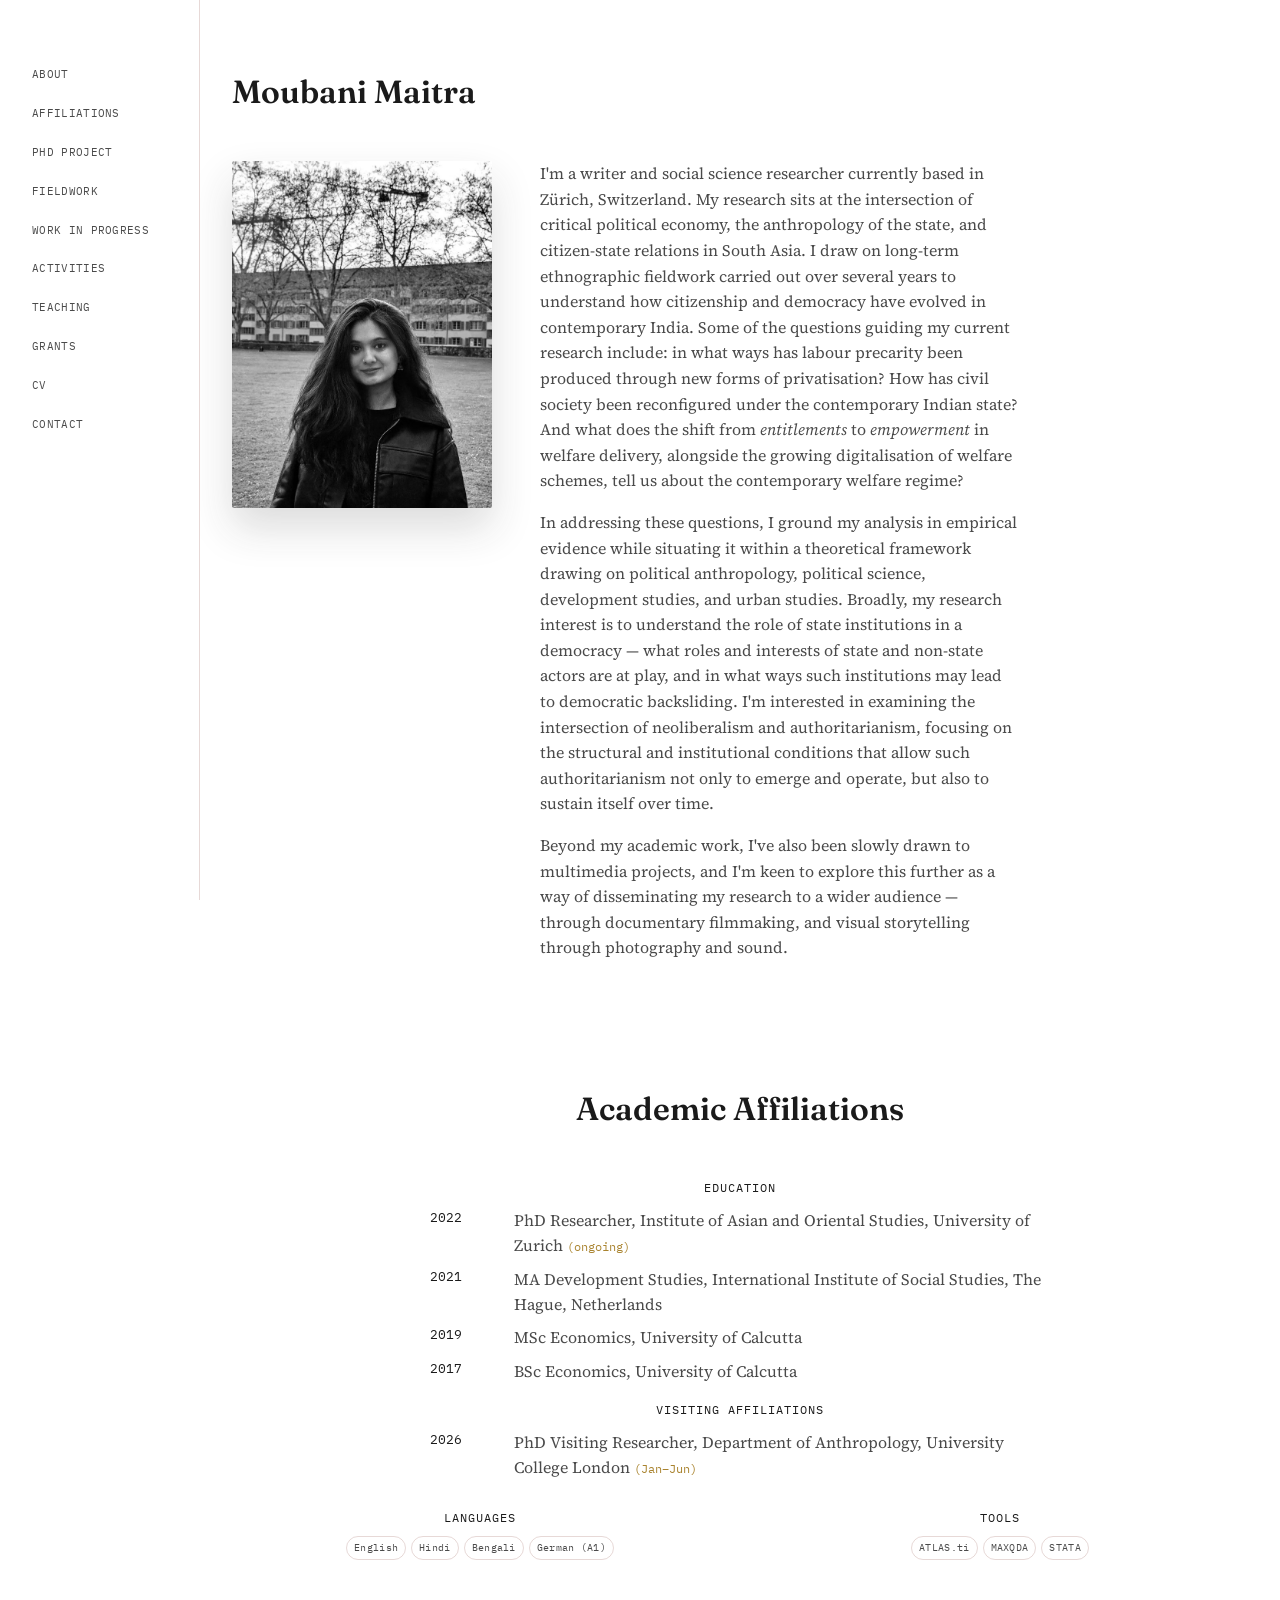
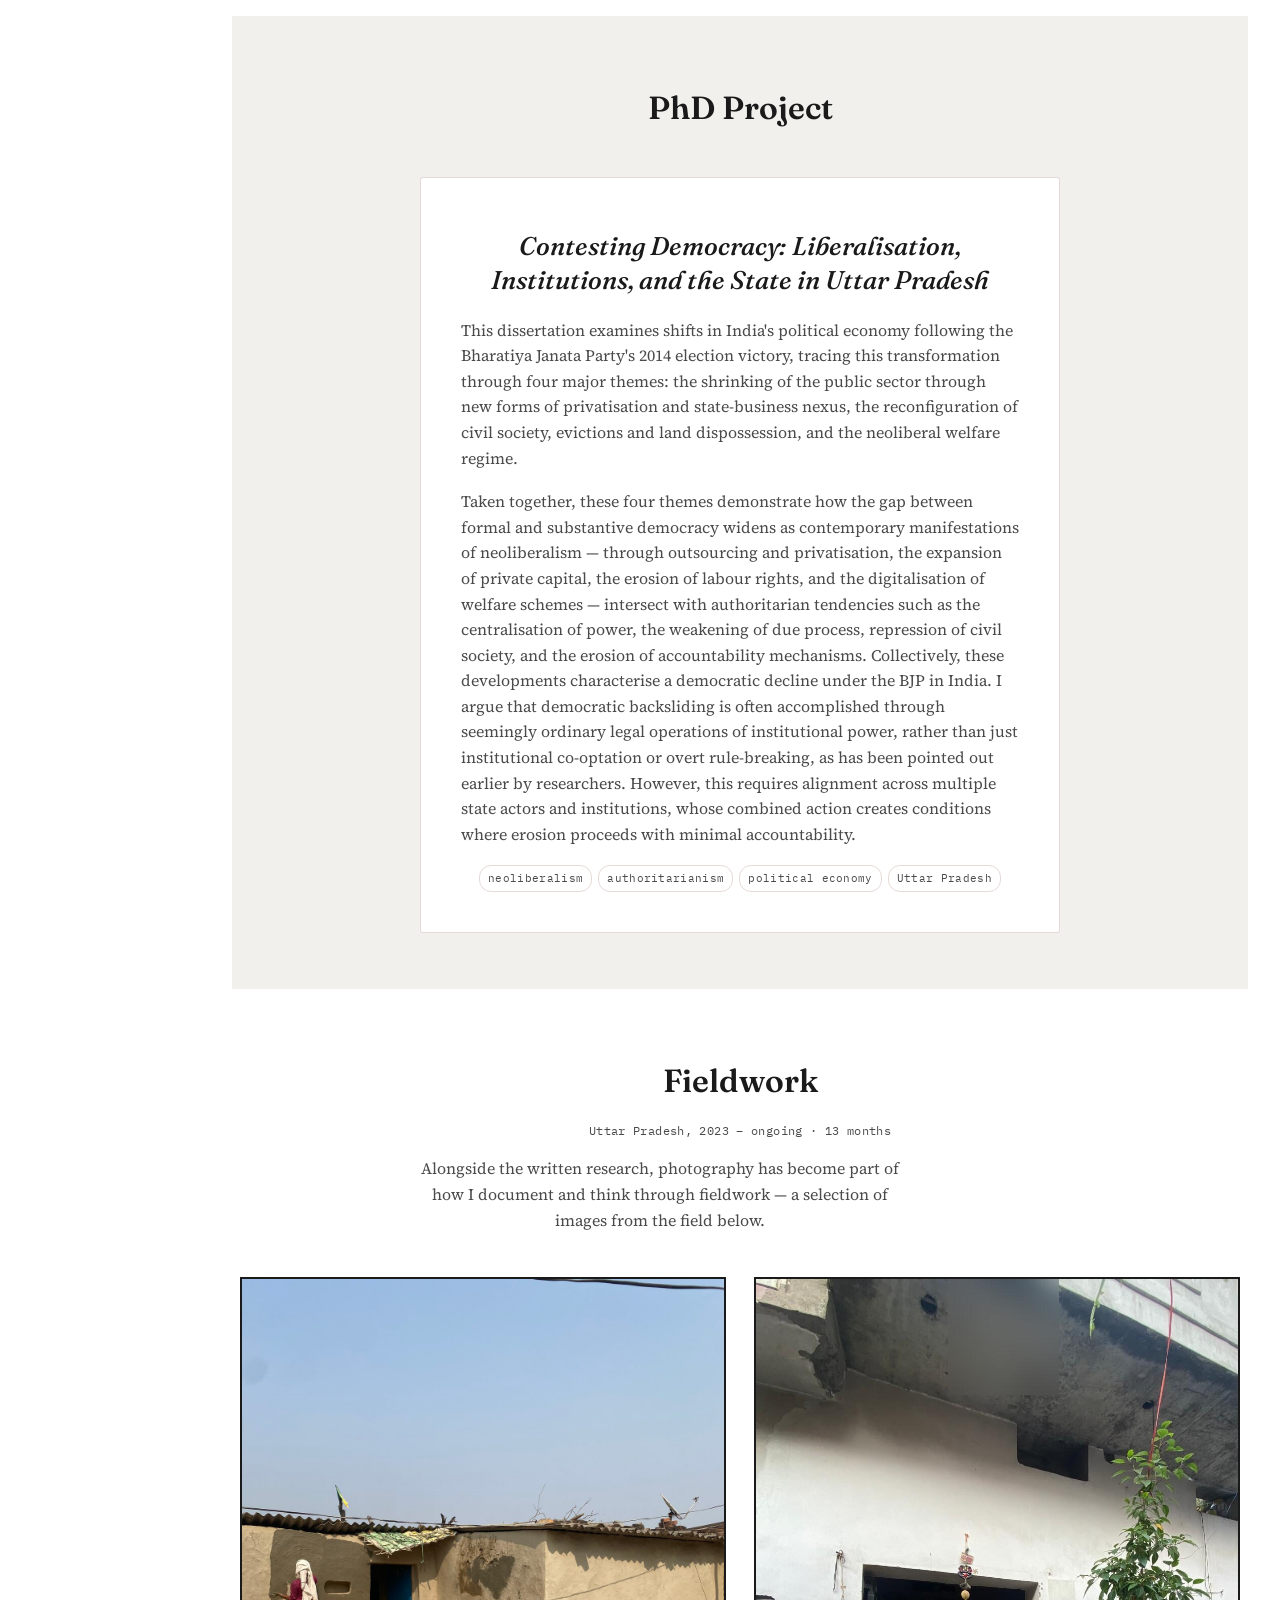
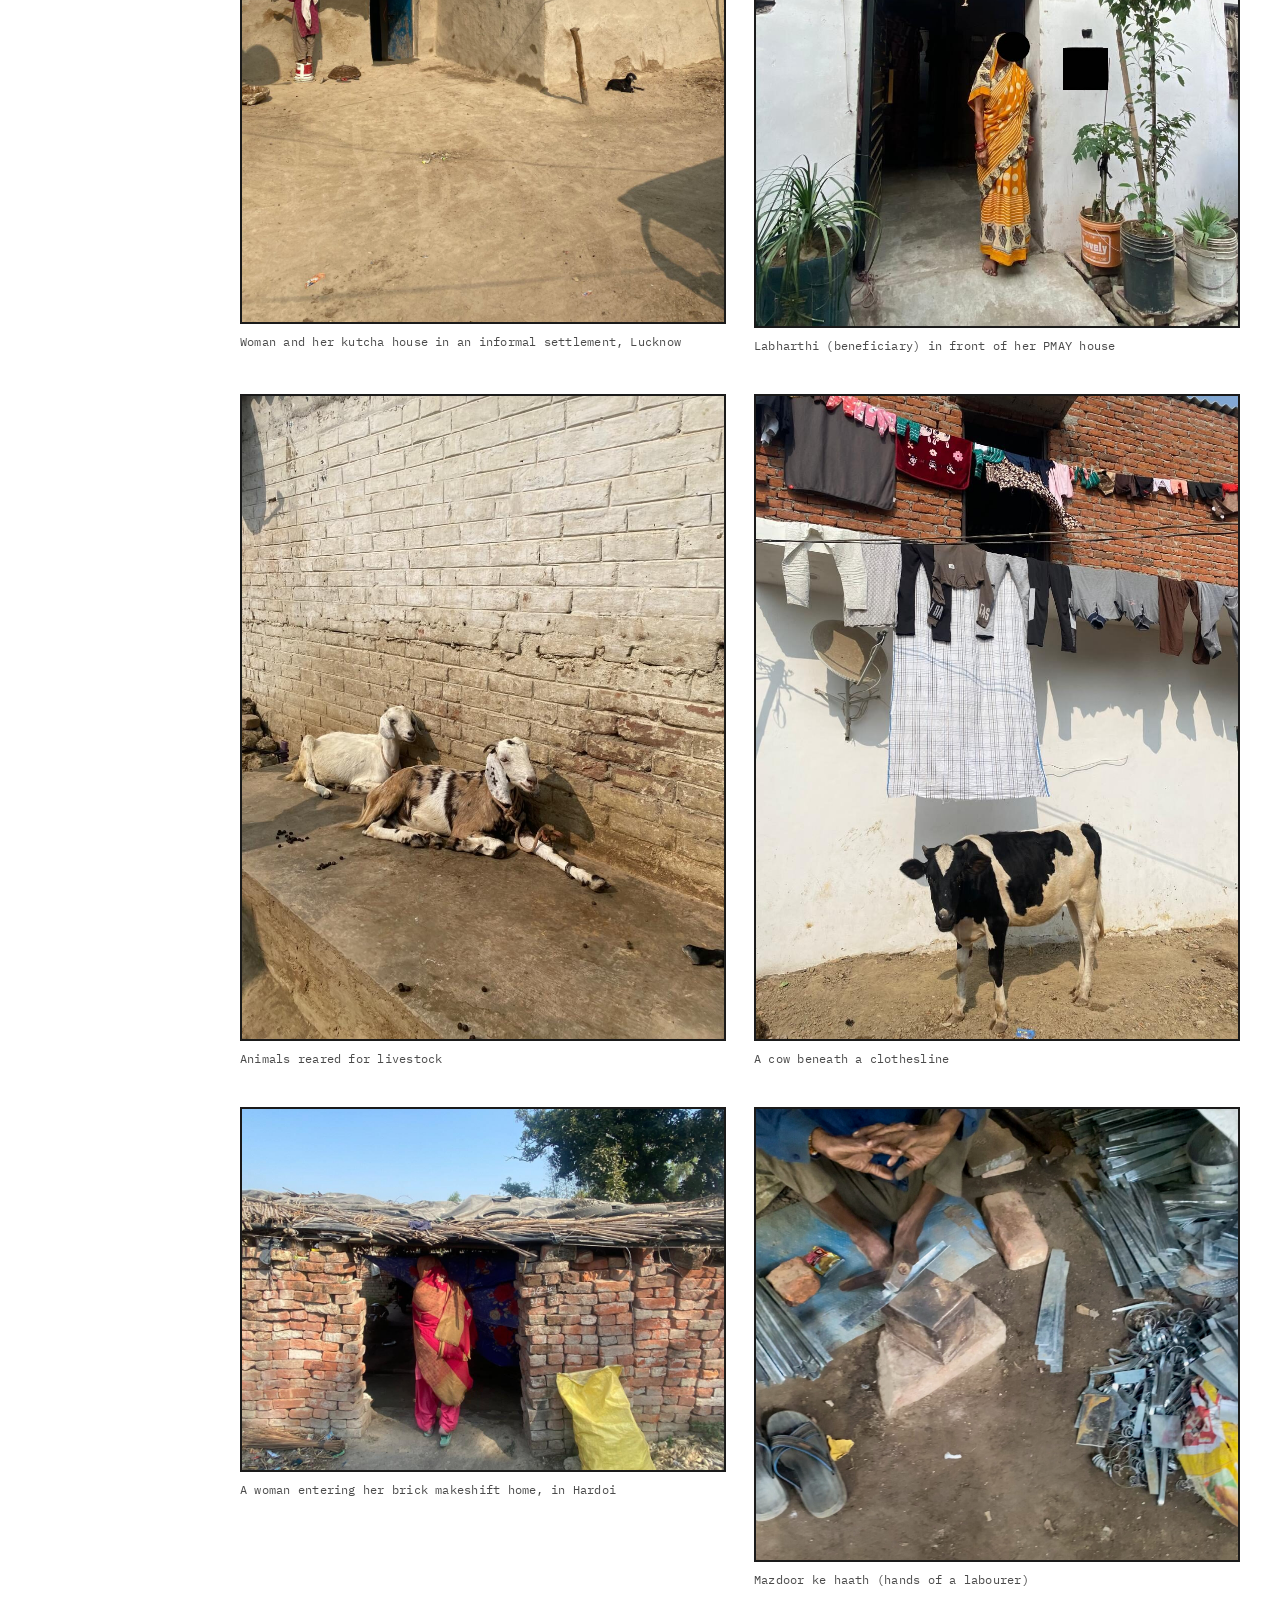
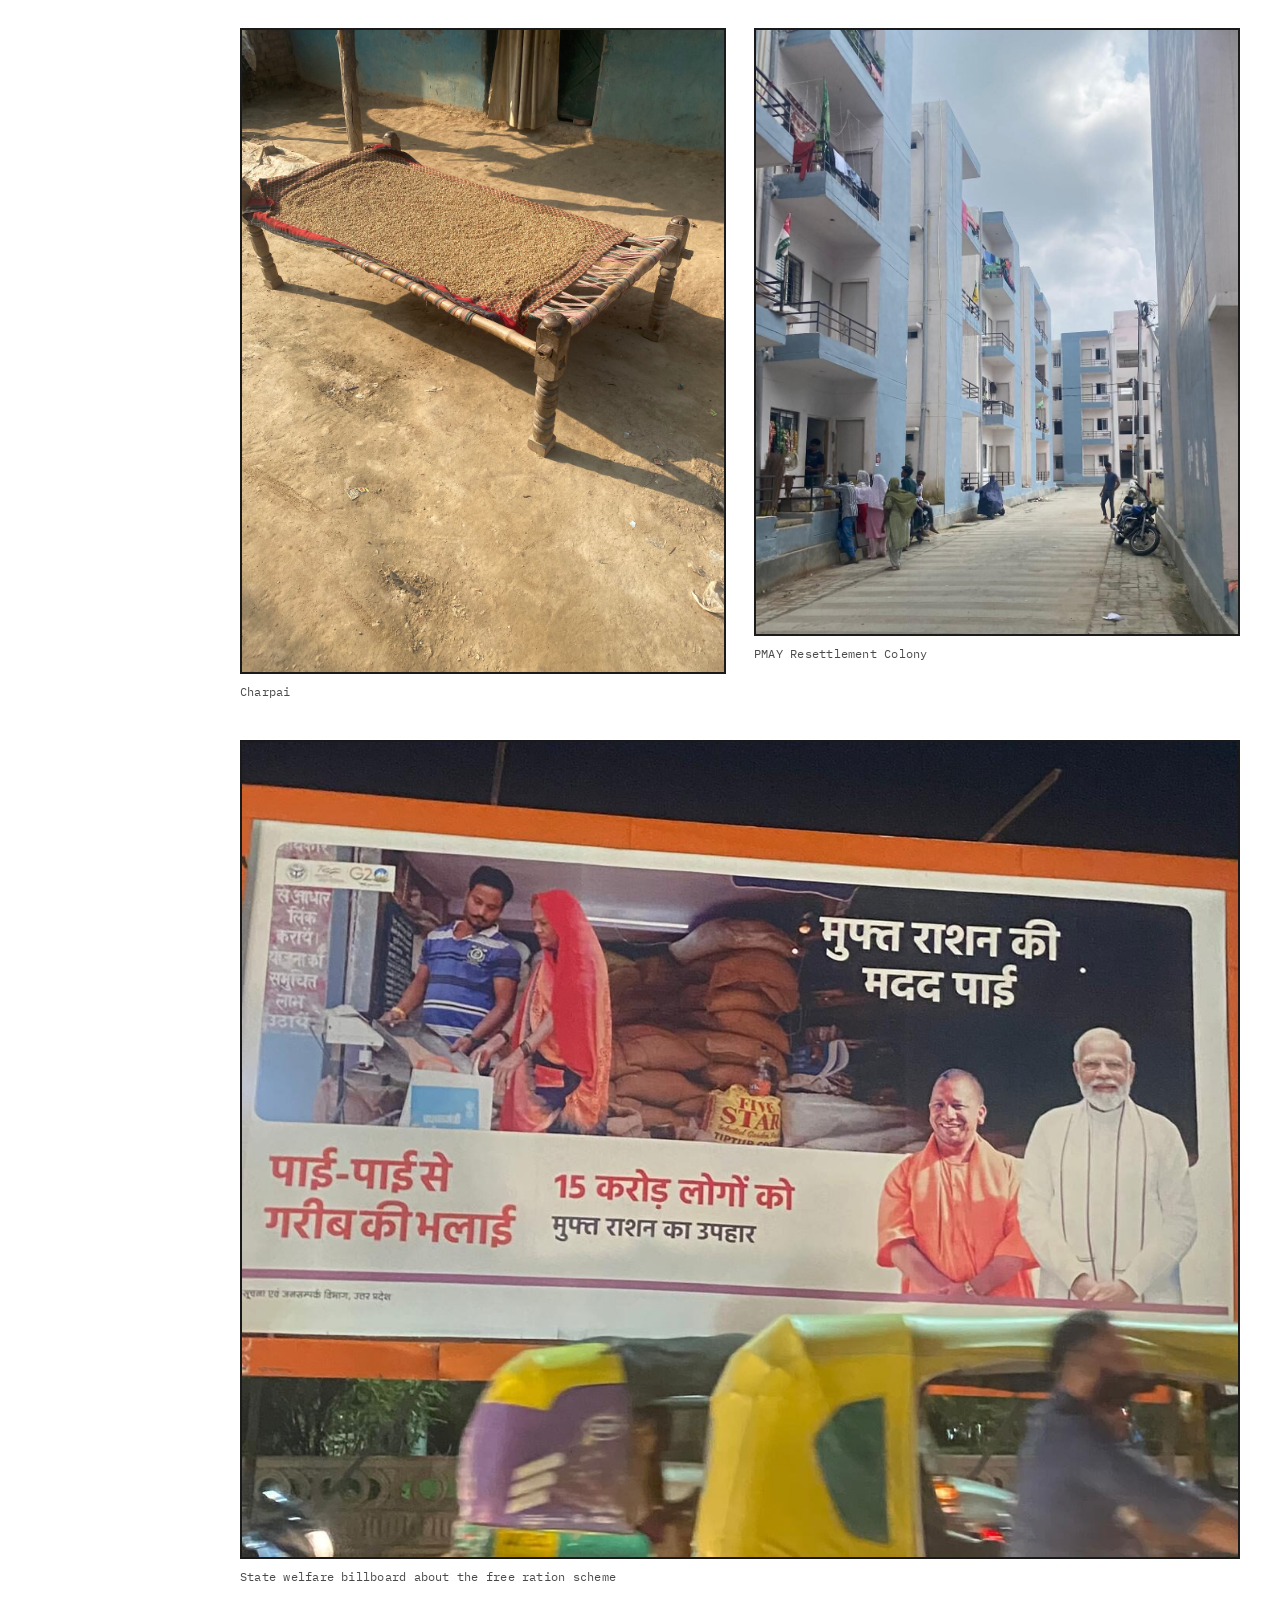
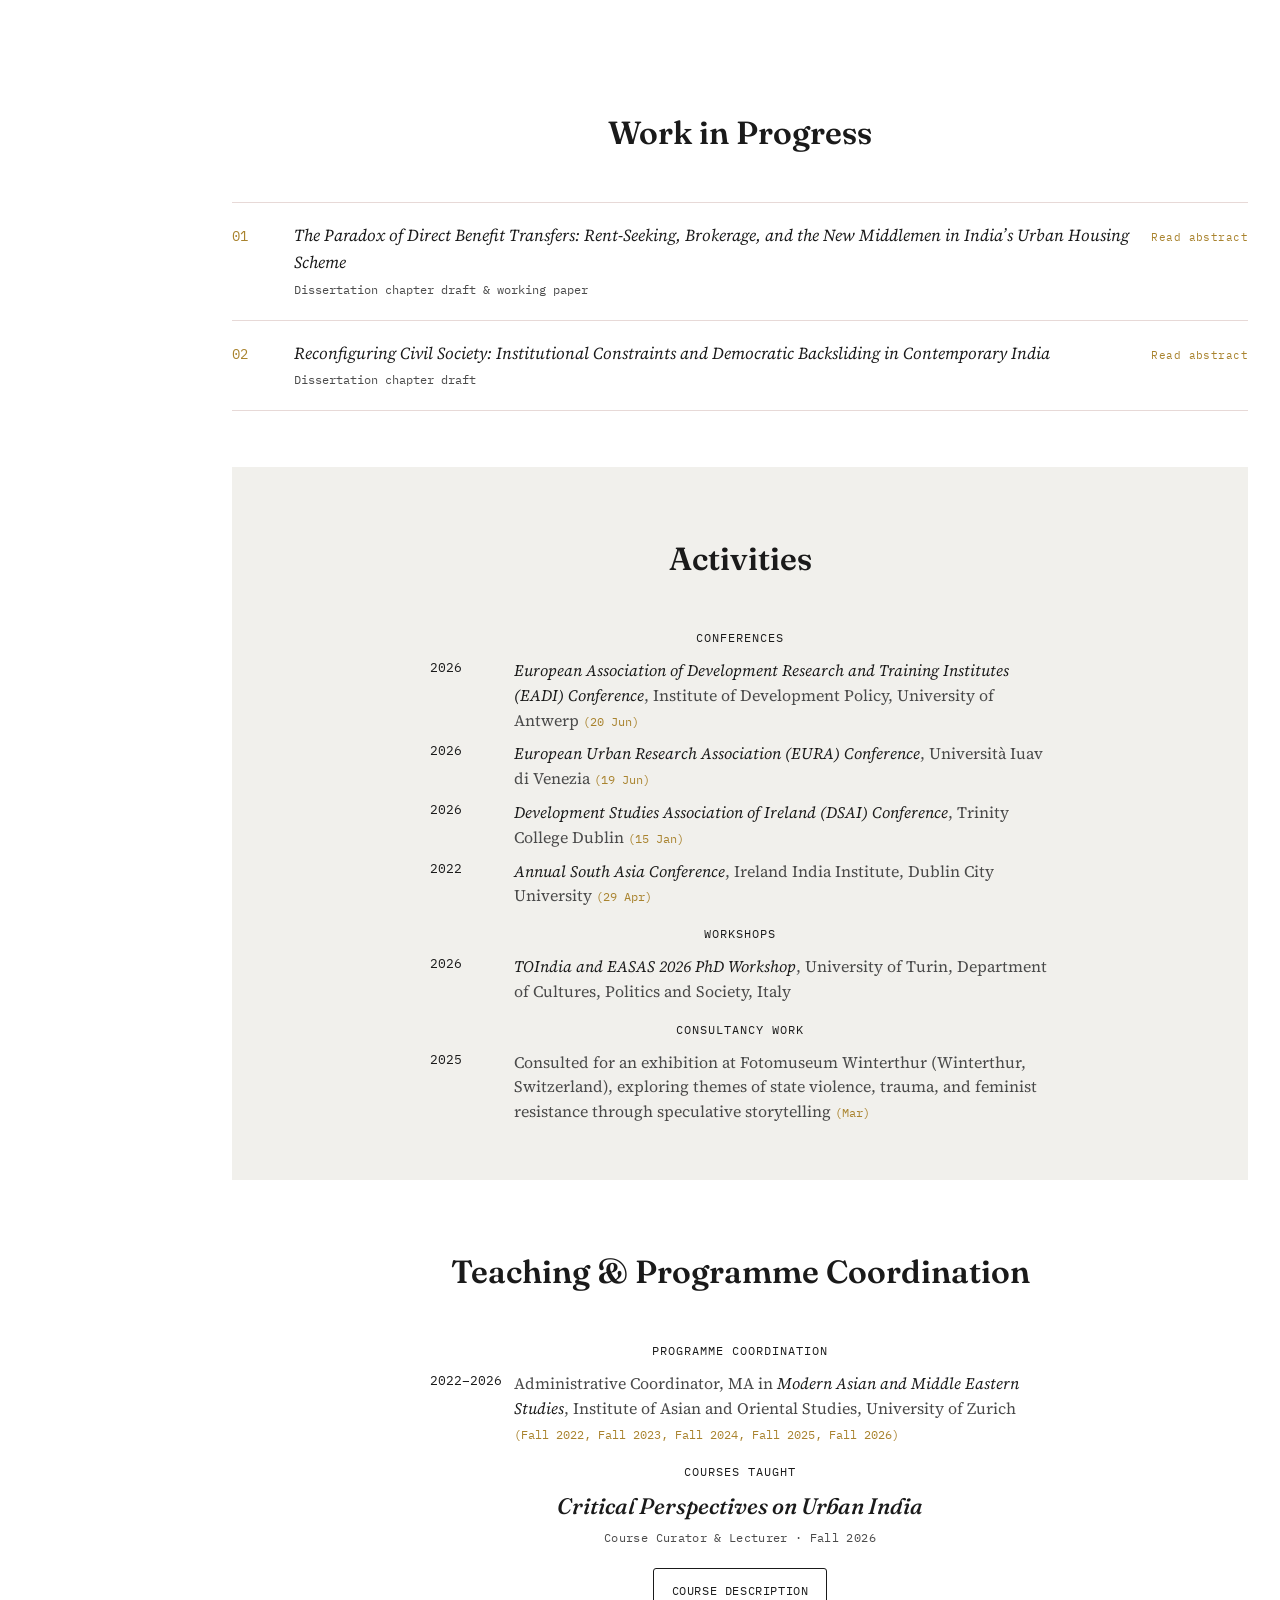
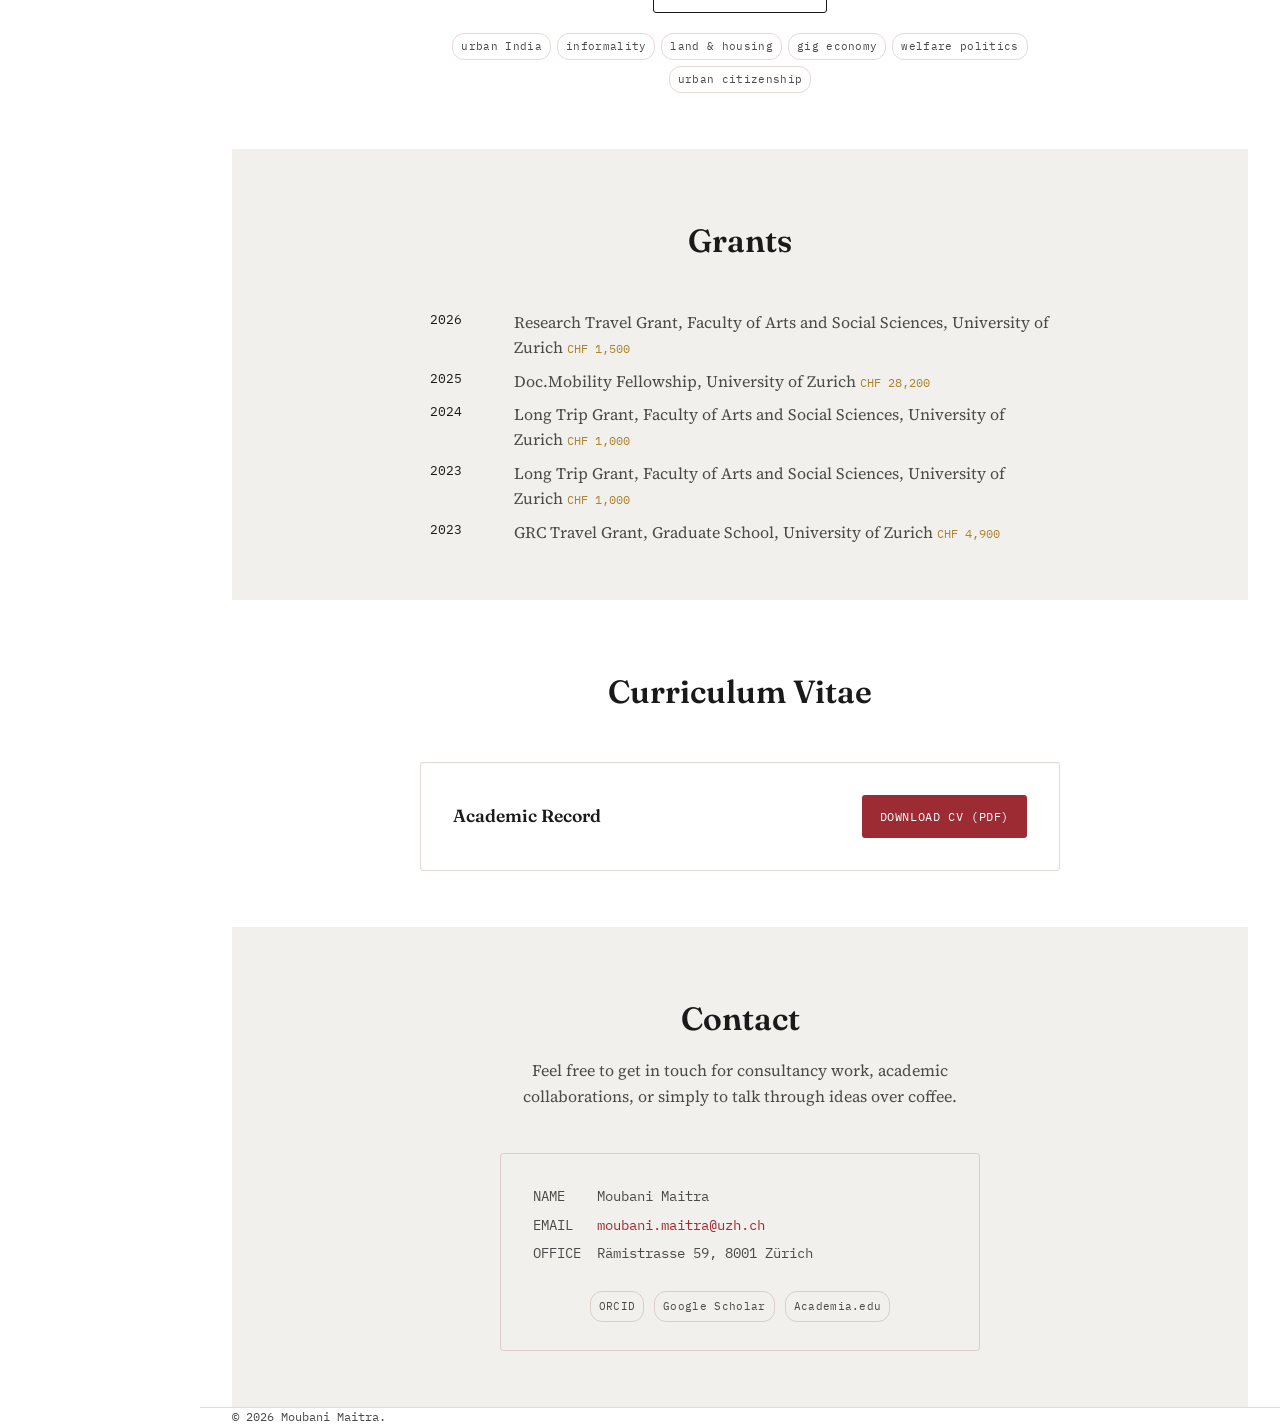
==== commit e68f7fde: "Add files via upload" ====
--- a/index.html
+++ b/index.html
@@ -207,14 +207,18 @@
 
   /* ---------- FIELDWORK — PHOTOGRAPHY PORTFOLIO ---------- */
   .photo-portfolio{
-    max-width:900px;
+    max-width:1000px;
     margin:0 auto;
-    display:flex;
-    flex-direction:column;
-    gap:56px;
+    display:grid;
+    grid-template-columns:repeat(2, 1fr);
+    gap:40px 28px;
+    align-items:start;
   }
   .photo-portfolio figure{
     margin:0;
+  }
+  .photo-portfolio figure:last-child{
+    grid-column:1 / -1;
   }
   .photo-portfolio img{
     display:block;
@@ -390,7 +394,7 @@
     .about-photo-grid{ grid-template-columns:1fr; }
     .lang-tools-compact{ grid-template-columns:1fr; gap:16px; }
     .about-photo{ max-width:220px; }
-    .photo-portfolio{ gap:36px; }
+    .photo-portfolio{ gap:28px 18px; }
     .tabs{ display:none; }
     .nav-toggle{ display:inline-flex; }
     .tabs.open{
@@ -399,6 +403,10 @@
       padding:6px; max-height:80vh; overflow-y:auto;
     }
     .pub{ grid-template-columns:32px 1fr; }
+  }
+
+  @media (max-width: 520px){
+    .photo-portfolio{ grid-template-columns:1fr; }
   }
 
   @media (prefers-reduced-motion: reduce){
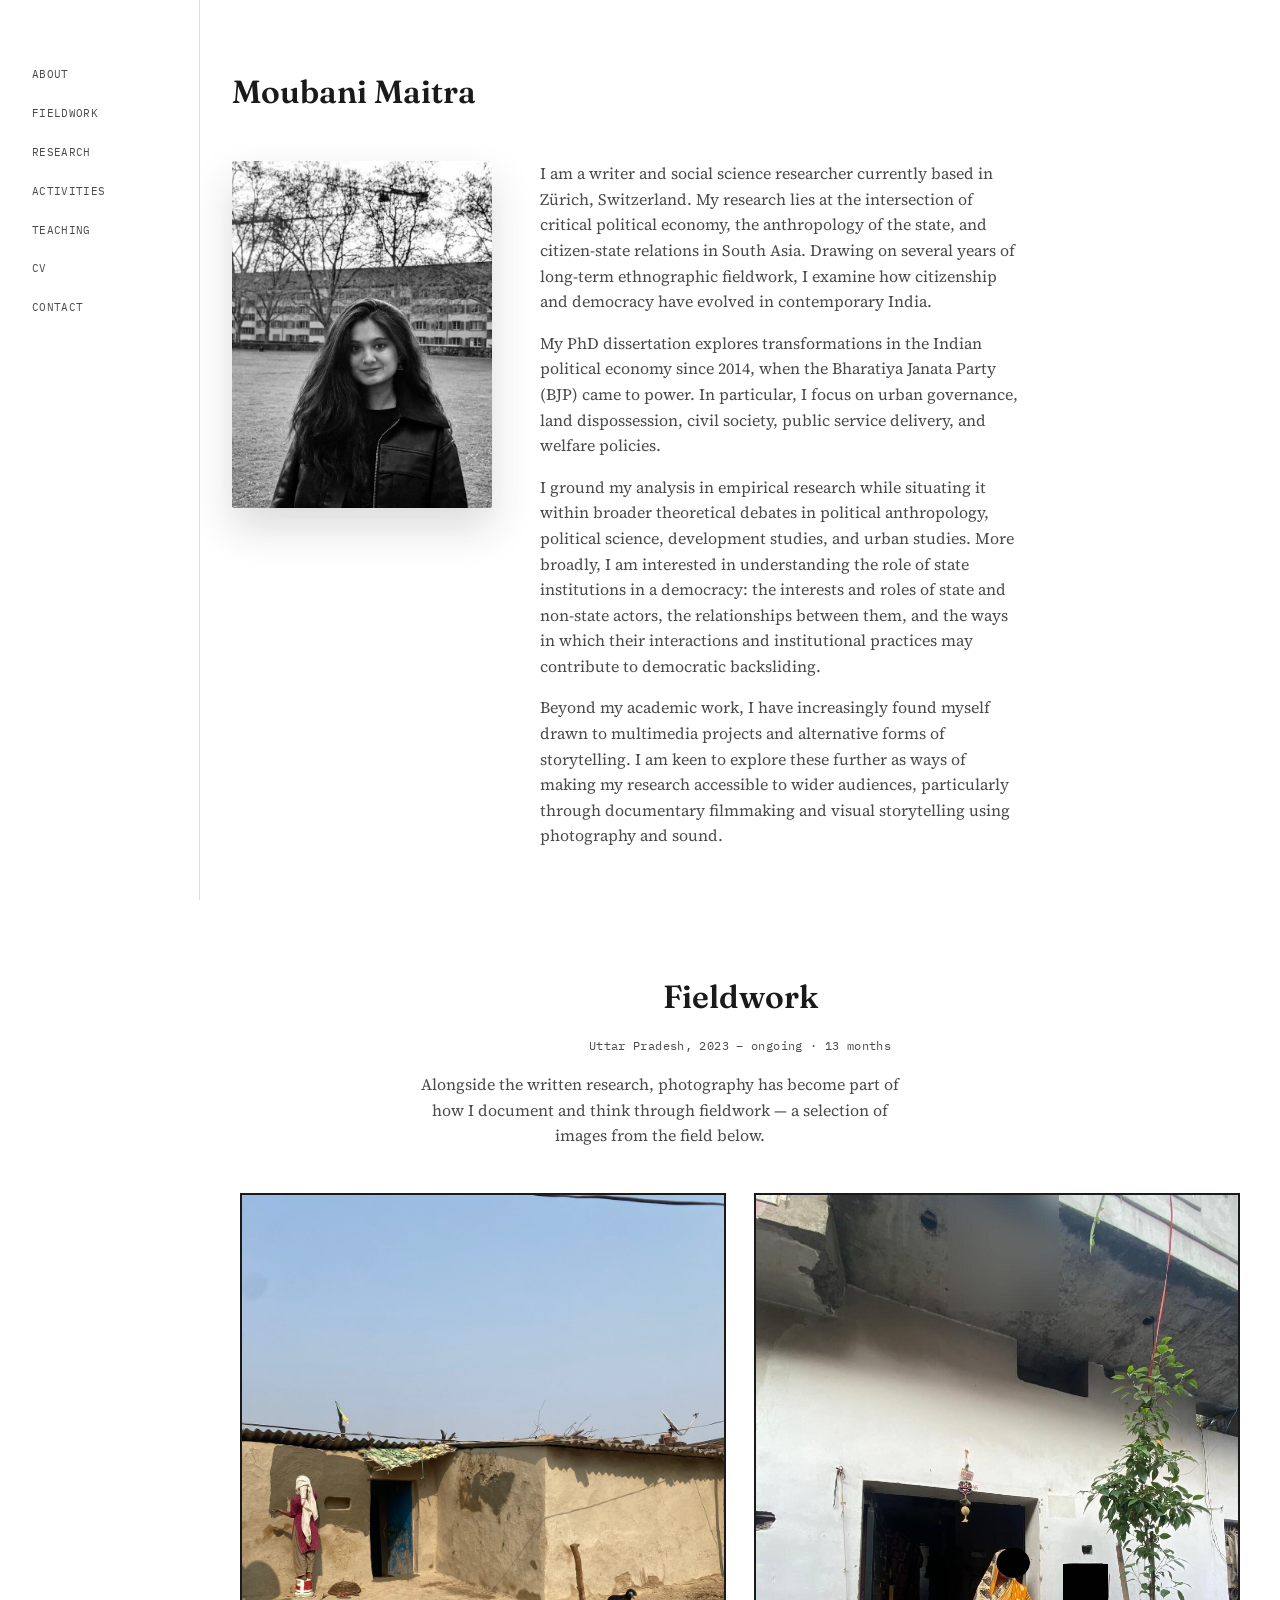
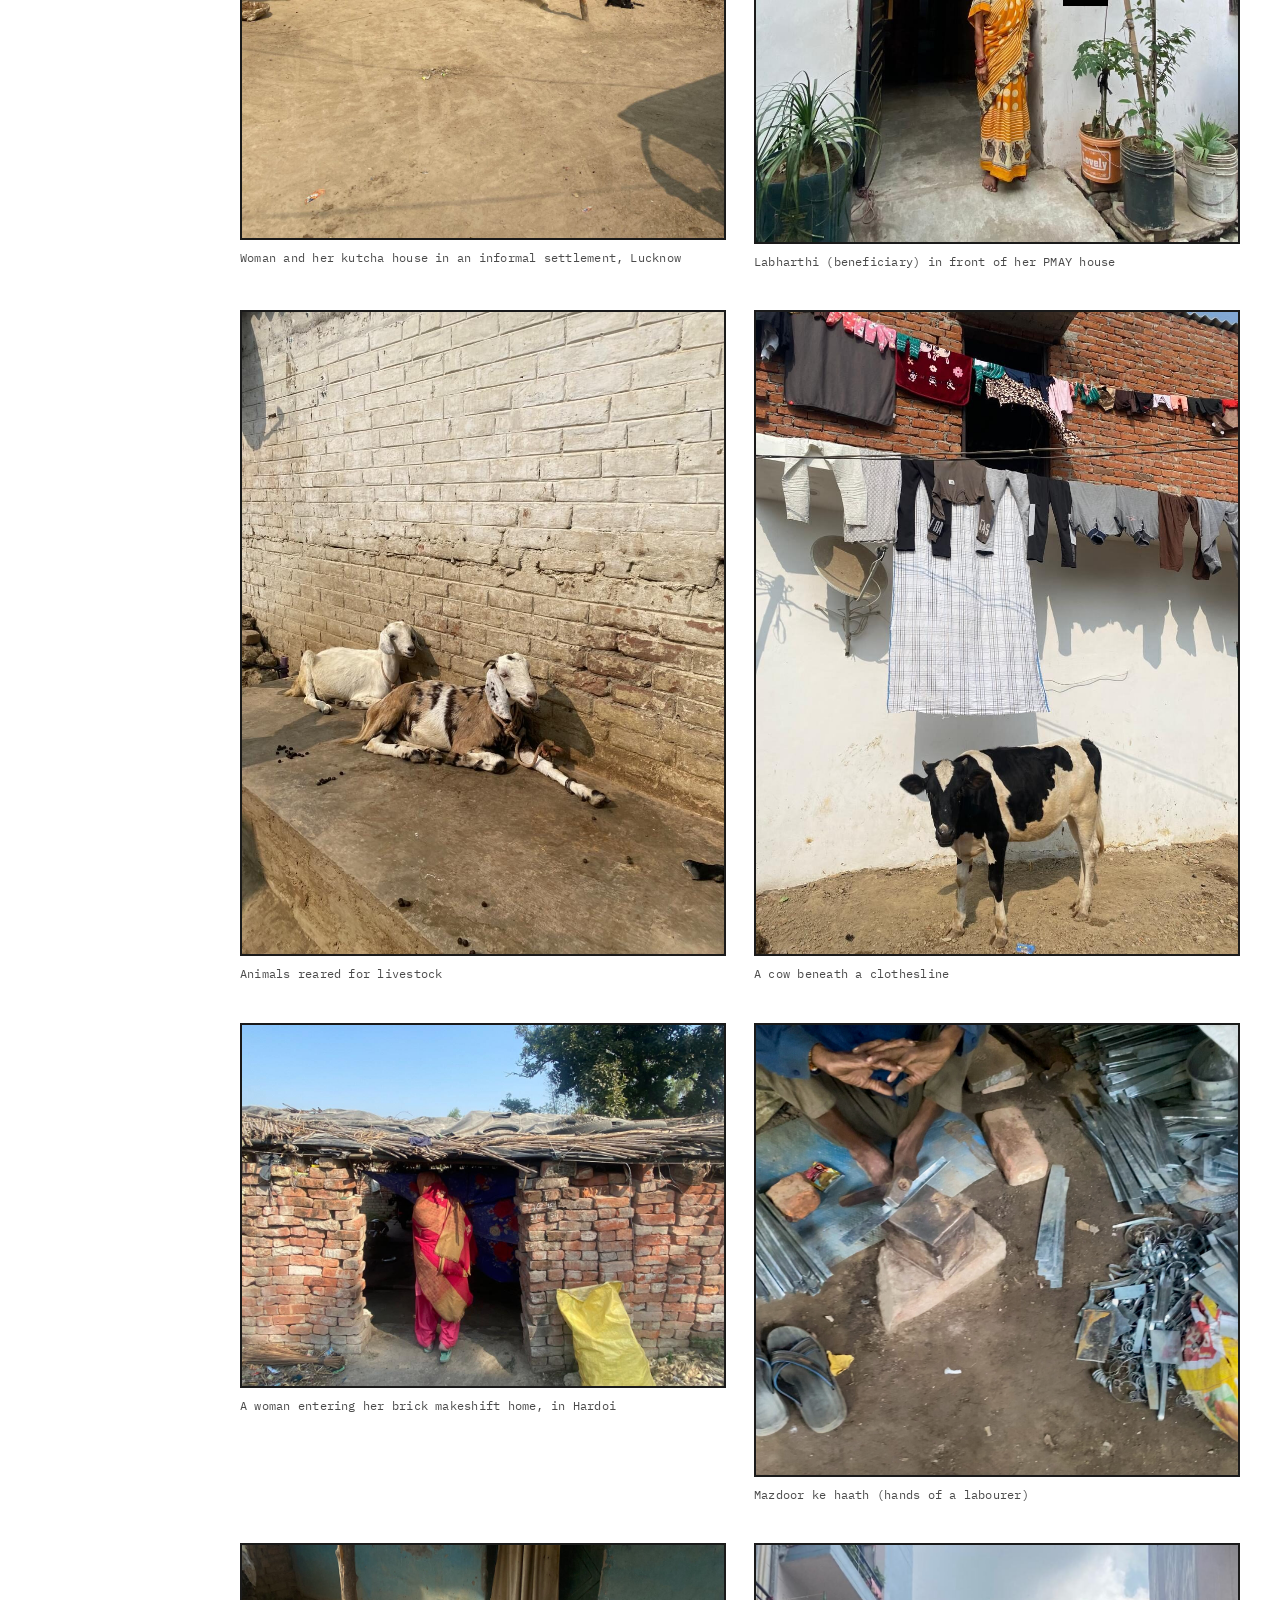
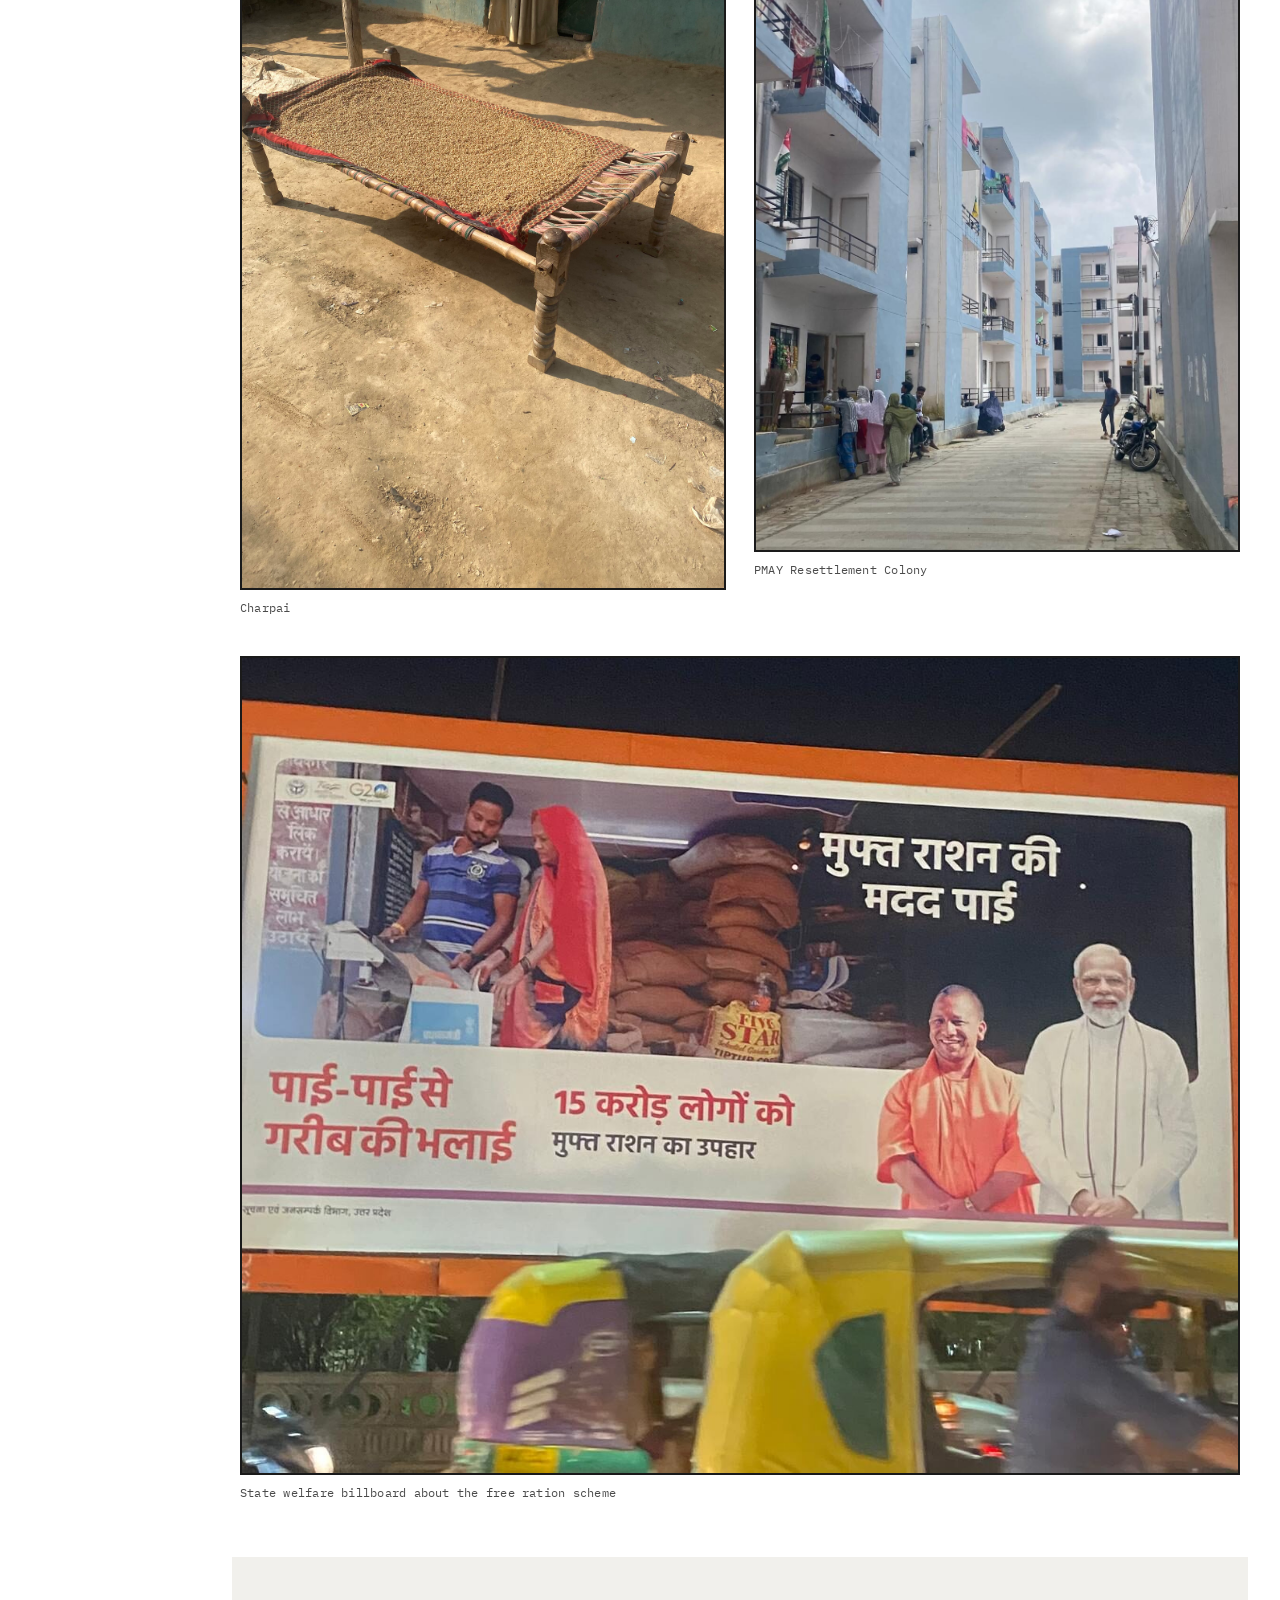
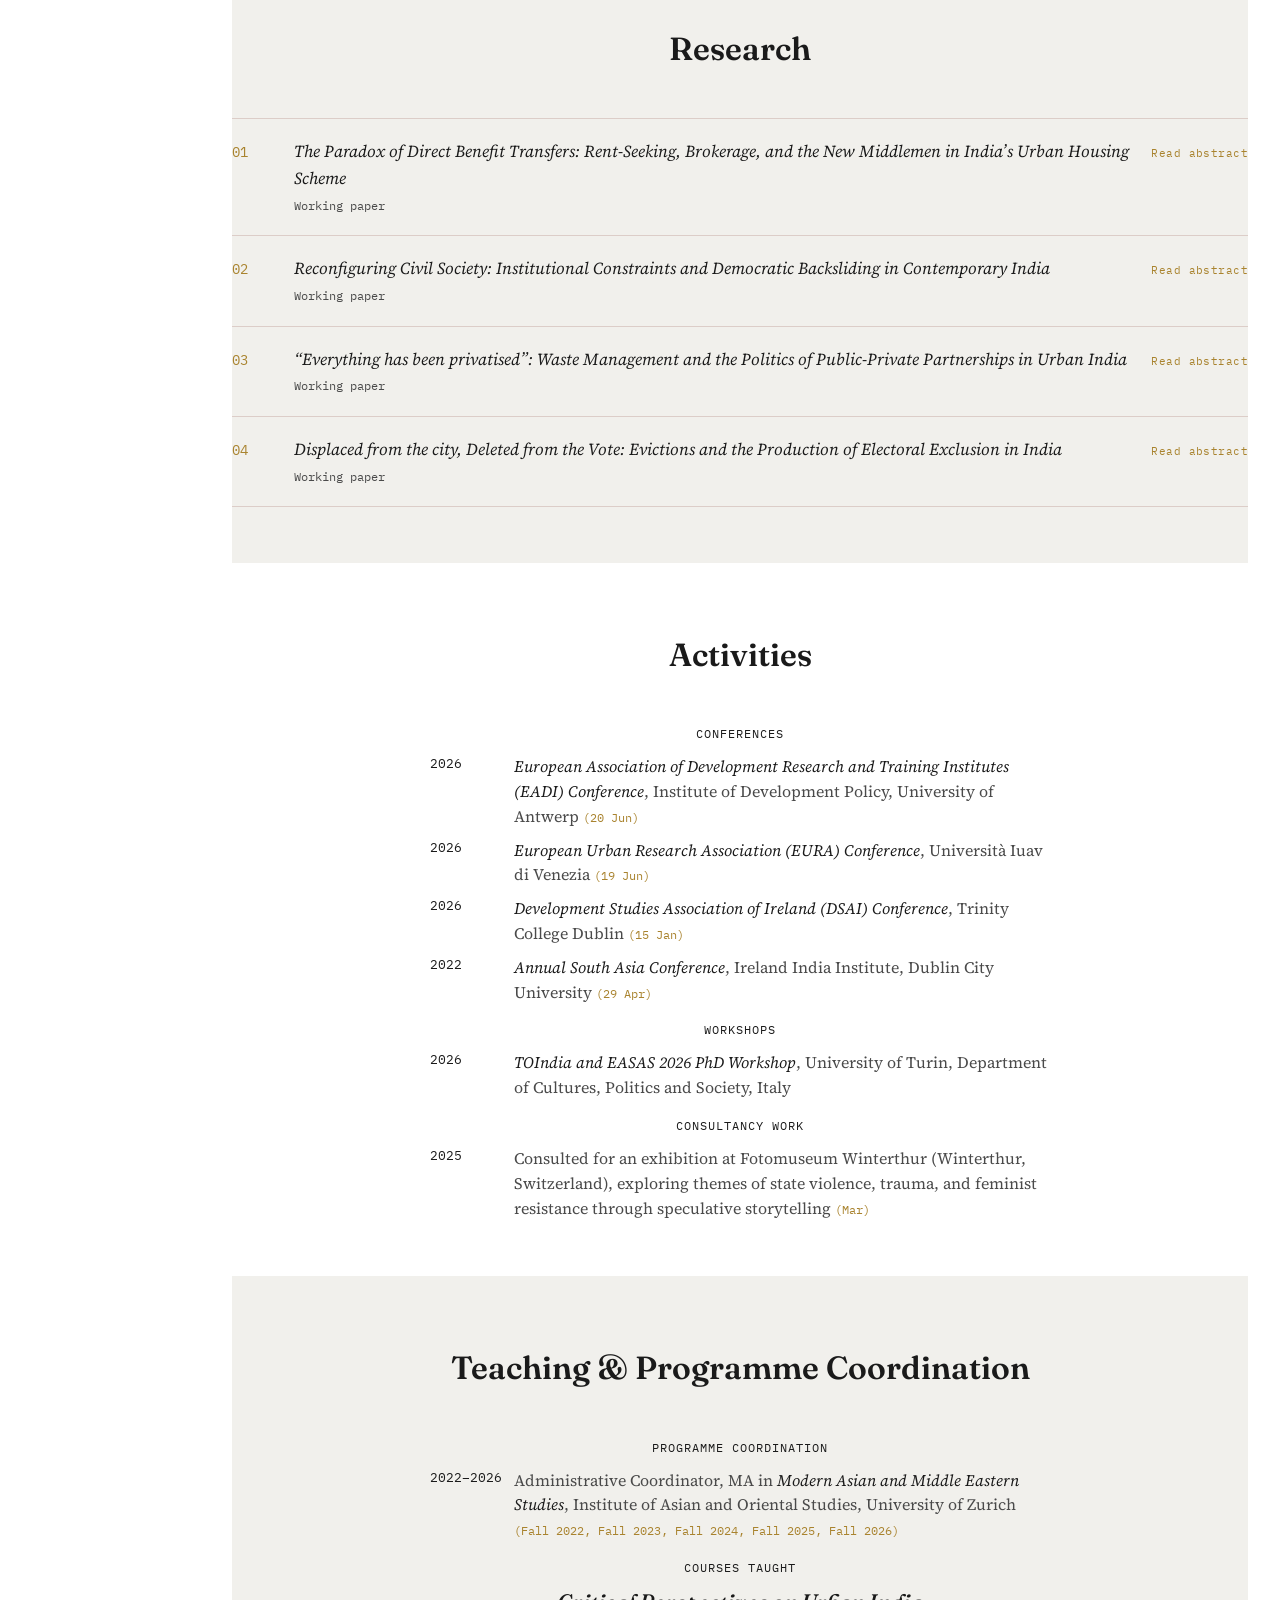
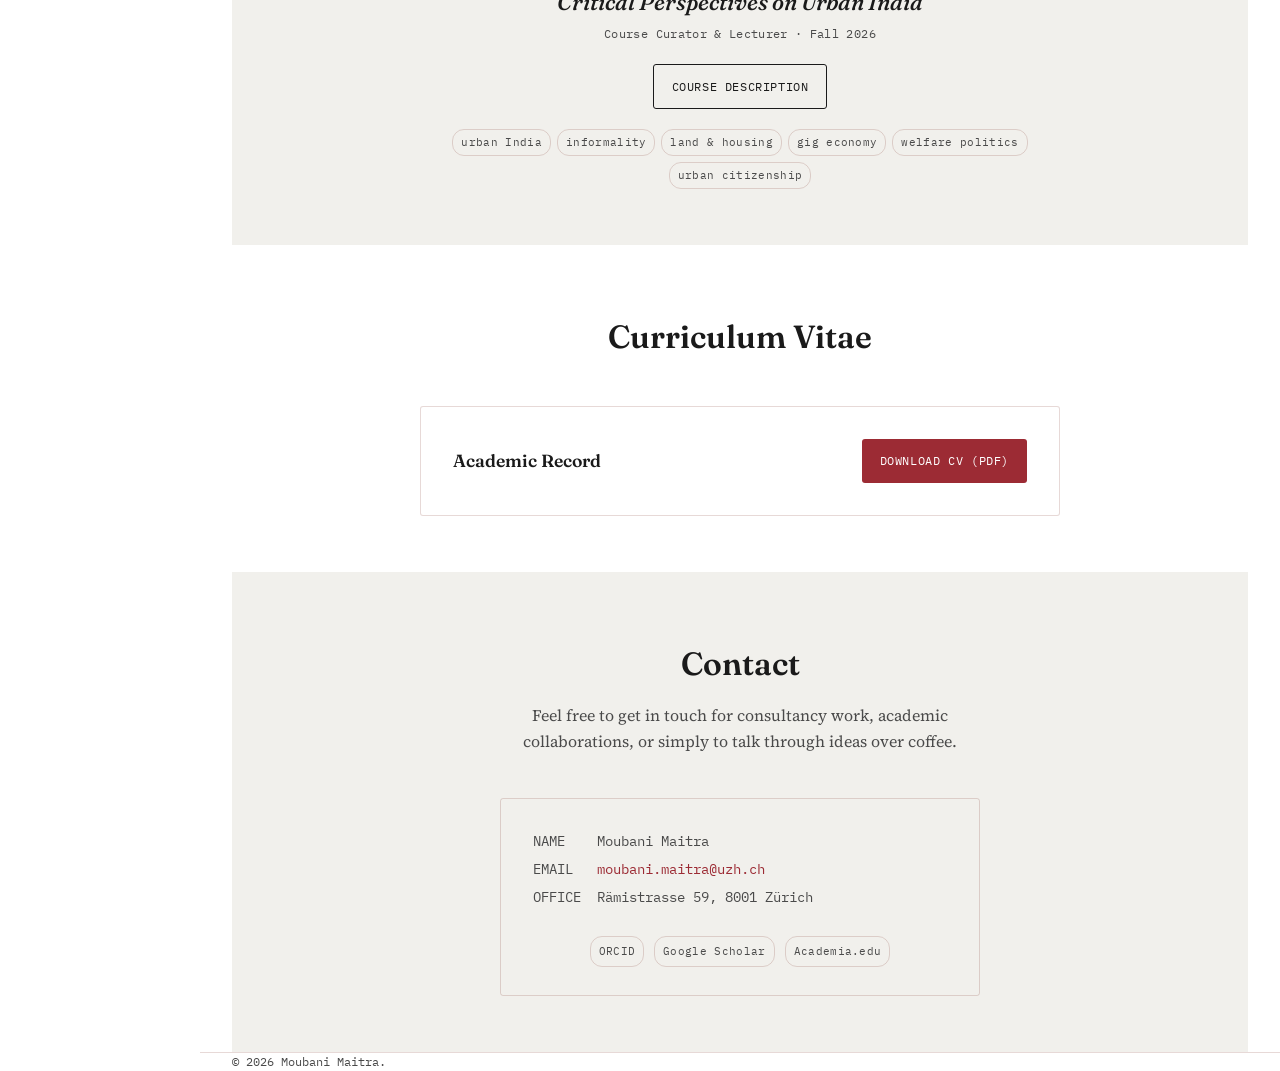
==== commit 3cdbf786: "Add files via upload" ====
--- a/index.html
+++ b/index.html
@@ -184,17 +184,6 @@
   }
 
   /* ---------- PHD PROJECT ---------- */
-  .phd-project{
-    background:var(--paper);
-    border:1px solid var(--paper-line);
-    border-radius:var(--radius);
-    padding:40px;
-    max-width:640px;
-    margin:0 auto;
-  }
-  .phd-project h3{ font-size:1.6rem; line-height:1.32; margin:12px 0 20px; font-style:italic; font-weight:500; text-align:center; }
-  .phd-project p{ color:var(--ink-soft); margin:0 0 18px; }
-  .phd-project .tags{ margin-top:6px; justify-content:center; }
 
   /* ---------- FIELDWORK ---------- */
   .fieldwork{ background:var(--paper); color:var(--ink); }
@@ -285,6 +274,8 @@
     line-height:1.6;
     color:var(--ink-soft);
     max-width:66ch;
+    text-align:justify;
+    hyphens:auto;
   }
 
   /* ---------- TEACHING ---------- */
@@ -307,14 +298,6 @@
 
   /* ---------- SUB-BLOCKS (Activities, Coordination) ---------- */
   .subblock{ margin-bottom:16px; }
-  .lang-tools-compact{
-    display:grid;
-    grid-template-columns:1fr 1fr;
-    gap:24px;
-  }
-  .lang-tools-compact .subhead{ margin-bottom:8px; }
-  .lang-tools-compact .tags{ gap:5px; justify-content:center; }
-  .lang-tools-compact .tag{ font-size:0.62rem; padding:3px 7px; }
   .subblock:last-child{ margin-bottom:0; }
   .subhead{
     font-family:'IBM Plex Mono', monospace;
@@ -392,7 +375,6 @@
     .about-section{ padding-top:120px; }
     .about-grid{ grid-template-columns:1fr; }
     .about-photo-grid{ grid-template-columns:1fr; }
-    .lang-tools-compact{ grid-template-columns:1fr; gap:16px; }
     .about-photo{ max-width:220px; }
     .photo-portfolio{ gap:28px 18px; }
     .tabs{ display:none; }
@@ -422,13 +404,10 @@
     <nav>
       <ul class="tabs" id="tabs">
         <li><a href="#about">About</a></li>
-        <li><a href="#affiliations">Affiliations</a></li>
-        <li><a href="#research">PhD Project</a></li>
         <li><a href="#fieldwork">Fieldwork</a></li>
-        <li><a href="#publications">Work in Progress</a></li>
+        <li><a href="#research">Research</a></li>
         <li><a href="#activities">Activities</a></li>
         <li><a href="#teaching">Teaching</a></li>
-        <li><a href="#grants">Grants</a></li>
         <li><a href="#cv">CV</a></li>
         <li><a href="#contact">Contact</a></li>
       </ul>
@@ -449,72 +428,12 @@
         <img src="photos/profile.jpg" alt="Moubani Maitra" class="about-photo">
       </div>
       <div style="max-width:60ch;">
-        <p style="color:var(--ink-soft); margin:0 0 16px;">I'm a writer and social science researcher currently based in Zürich, Switzerland. My research sits at the intersection of critical political economy, the anthropology of the state, and citizen-state relations in South Asia. I draw on long-term ethnographic fieldwork carried out over several years to understand how citizenship and democracy have evolved in contemporary India. Some of the questions guiding my current research include: in what ways has labour precarity been produced through new forms of privatisation? How has civil society been reconfigured under the contemporary Indian state? And what does the shift from <em>entitlements</em> to <em>empowerment</em> in welfare delivery, alongside the growing digitalisation of welfare schemes, tell us about the contemporary welfare regime?</p>
-        <p style="color:var(--ink-soft); margin:0 0 16px;">In addressing these questions, I ground my analysis in empirical evidence while situating it within a theoretical framework drawing on political anthropology, political science, development studies, and urban studies. Broadly, my research interest is to understand the role of state institutions in a democracy — what roles and interests of state and non-state actors are at play, and in what ways such institutions may lead to democratic backsliding. I'm interested in examining the intersection of neoliberalism and authoritarianism, focusing on the structural and institutional conditions that allow such authoritarianism not only to emerge and operate, but also to sustain itself over time.</p>
-        <p style="color:var(--ink-soft); margin:0;">Beyond my academic work, I've also been slowly drawn to multimedia projects, and I'm keen to explore this further as a way of disseminating my research to a wider audience — through documentary filmmaking, and visual storytelling through photography and sound.</p>
-      </div>
-    </div>
-  </section>
-
-  <!-- ACADEMIC AFFILIATIONS -->
-  <section id="affiliations" class="reveal">
-    <div class="section-head">
-      <h2>Academic Affiliations</h2>
-    </div>
-    <div class="subblock">
-      <p class="subhead">Education</p>
-      <div class="cv-list">
-        <p class="cv-entry"><span class="cv-year">2022</span><span class="cv-desc">PhD Researcher, Institute of Asian and Oriental Studies, University of Zurich <span class="cv-date">(ongoing)</span></span></p>
-        <p class="cv-entry"><span class="cv-year">2021</span><span class="cv-desc">MA Development Studies, International Institute of Social Studies, The Hague, Netherlands</span></p>
-        <p class="cv-entry"><span class="cv-year">2019</span><span class="cv-desc">MSc Economics, University of Calcutta</span></p>
-        <p class="cv-entry"><span class="cv-year">2017</span><span class="cv-desc">BSc Economics, University of Calcutta</span></p>
-      </div>
-    </div>
-    <div class="subblock">
-      <p class="subhead">Visiting Affiliations</p>
-      <div class="cv-list">
-        <p class="cv-entry"><span class="cv-year">2026</span><span class="cv-desc">PhD Visiting Researcher, Department of Anthropology, University College London <span class="cv-date">(Jan–Jun)</span></span></p>
-      </div>
-    </div>
-    <div class="subblock">
-      <div class="lang-tools-compact">
-        <div>
-          <p class="subhead">Languages</p>
-          <div class="tags">
-            <span class="tag">English</span>
-            <span class="tag">Hindi</span>
-            <span class="tag">Bengali</span>
-            <span class="tag">German (A1)</span>
-          </div>
-        </div>
-        <div>
-          <p class="subhead">Tools</p>
-          <div class="tags">
-            <span class="tag">ATLAS.ti</span>
-            <span class="tag">MAXQDA</span>
-            <span class="tag">STATA</span>
-          </div>
-        </div>
-      </div>
-    </div>
-  </section>
-
-  <!-- PHD PROJECT -->
-  <section id="research" class="section-alt reveal">
-    <div class="section-head">
-      <h2>PhD Project</h2>
-    </div>
-    <article class="phd-project">
-      <h3>Contesting Democracy: Liberalisation, Institutions, and the State in Uttar Pradesh</h3>
-      <p>This dissertation examines shifts in India's political economy following the Bharatiya Janata Party's 2014 election victory, tracing this transformation through four major themes: the shrinking of the public sector through new forms of privatisation and state-business nexus, the reconfiguration of civil society, evictions and land dispossession, and the neoliberal welfare regime.</p>
-      <p>Taken together, these four themes demonstrate how the gap between formal and substantive democracy widens as contemporary manifestations of neoliberalism — through outsourcing and privatisation, the expansion of private capital, the erosion of labour rights, and the digitalisation of welfare schemes — intersect with authoritarian tendencies such as the centralisation of power, the weakening of due process, repression of civil society, and the erosion of accountability mechanisms. Collectively, these developments characterise a democratic decline under the BJP in India. I argue that democratic backsliding is often accomplished through seemingly ordinary legal operations of institutional power, rather than just institutional co-optation or overt rule-breaking, as has been pointed out earlier by researchers. However, this requires alignment across multiple state actors and institutions, whose combined action creates conditions where erosion proceeds with minimal accountability.</p>
-      <div class="tags">
-        <span class="tag">neoliberalism</span>
-        <span class="tag">authoritarianism</span>
-        <span class="tag">political economy</span>
-        <span class="tag">Uttar Pradesh</span>
-      </div>
-    </article>
+        <p style="color:var(--ink-soft); margin:0 0 16px;">I am a writer and social science researcher currently based in Zürich, Switzerland. My research lies at the intersection of critical political economy, the anthropology of the state, and citizen-state relations in South Asia. Drawing on several years of long-term ethnographic fieldwork, I examine how citizenship and democracy have evolved in contemporary India.</p>
+        <p style="color:var(--ink-soft); margin:0 0 16px;">My PhD dissertation explores transformations in the Indian political economy since 2014, when the Bharatiya Janata Party (BJP) came to power. In particular, I focus on urban governance, land dispossession, civil society, public service delivery, and welfare policies.</p>
+        <p style="color:var(--ink-soft); margin:0 0 16px;">I ground my analysis in empirical research while situating it within broader theoretical debates in political anthropology, political science, development studies, and urban studies. More broadly, I am interested in understanding the role of state institutions in a democracy: the interests and roles of state and non-state actors, the relationships between them, and the ways in which their interactions and institutional practices may contribute to democratic backsliding.</p>
+        <p style="color:var(--ink-soft); margin:0;">Beyond my academic work, I have increasingly found myself drawn to multimedia projects and alternative forms of storytelling. I am keen to explore these further as ways of making my research accessible to wider audiences, particularly through documentary filmmaking and visual storytelling using photography and sound.</p>
+      </div>
+    </div>
   </section>
 
   <!-- FIELDWORK -->
@@ -565,9 +484,9 @@
   </section>
 
   <!-- WORK IN PROGRESS -->
-  <section id="publications" class="reveal">
+  <section id="research" class="section-alt reveal">
     <div class="section-head">
-      <h2>Work in Progress</h2>
+      <h2>Research</h2>
     </div>
     <ul class="ledger">
       <li class="pub">
@@ -577,7 +496,7 @@
             <summary>
               <span>
                 <span class="pub-title">The Paradox of Direct Benefit Transfers: Rent-Seeking, Brokerage, and the New Middlemen in India’s Urban Housing Scheme</span>
-                <span class="pub-meta">Dissertation chapter draft &amp; working paper</span>
+                <span class="pub-meta">Working paper</span>
               </span>
               <span class="pub-hint">
                 <span class="pub-hint-closed">Read abstract</span>
@@ -597,7 +516,7 @@
             <summary>
               <span>
                 <span class="pub-title">Reconfiguring Civil Society: Institutional Constraints and Democratic Backsliding in Contemporary India</span>
-                <span class="pub-meta">Dissertation chapter draft</span>
+                <span class="pub-meta">Working paper</span>
               </span>
               <span class="pub-hint">
                 <span class="pub-hint-closed">Read abstract</span>
@@ -610,11 +529,51 @@
         </span>
         <span class="stamp-badge">Draft</span>
       </li>
+      <li class="pub">
+        <span class="pub-num">03</span>
+        <span>
+          <details class="pub-details">
+            <summary>
+              <span>
+                <span class="pub-title">“Everything has been privatised”: Waste Management and the Politics of Public-Private Partnerships in Urban India</span>
+                <span class="pub-meta">Working paper</span>
+              </span>
+              <span class="pub-hint">
+                <span class="pub-hint-closed">Read abstract</span>
+                <span class="pub-hint-open">Hide abstract</span>
+              </span>
+            </summary>
+            <p class="pub-desc">This paper examines the political economy of public-private partnership (PPP) restructuring at the municipal level through the case of the Solid Waste Management (SWM) component of the Swachh Bharat Mission, launched by the BJP government. It explores how the increasing reliance on PPPs in public service delivery, particularly in waste management and sanitation, has reshaped capital-labour-state relations. The Swachh Bharat Mission, with its high-profile popular campaign, has further consolidated the PPP model as a dominant mode of organising public service provision. In the municipality under study, located in a tier-II city in Uttar Pradesh, the outsourcing of municipal waste management to multiple private companies through PPP arrangements has emerged as the principal mechanism for addressing the city’s waste management crisis. This model has also become the dominant mode of recruiting and employing sanitation workers (safai karamcharis), who overwhelmingly belong to marginalised caste backgrounds. Drawing on field observations, interviews, government documents, and audit reports, this paper argues that the turn towards PPPs cannot be understood simply as a consequence of inadequate state capacity. Rather, it represents a reconfiguration and relocation of state capacity towards private companies, with the state increasingly assuming the role of contract manager instead of expanding its own public-sector workforce and institutional capacity to deliver waste management services. This shift prioritises the management of relations with capital while distancing the state from its direct responsibilities towards labour. The result is a political economy in which public funds and service-delivery responsibilities are channelled through private intermediaries, while the costs of fiscal constraints and contractual failures are disproportionately borne by outsourced sanitation workers.</p>
+          </details>
+        </span>
+        <span class="stamp-badge">Draft</span>
+      </li>
+      <li class="pub">
+        <span class="pub-num">04</span>
+        <span>
+          <details class="pub-details">
+            <summary>
+              <span>
+                <span class="pub-title">Displaced from the city, Deleted from the Vote: Evictions and the Production of Electoral Exclusion in India</span>
+                <span class="pub-meta">Working paper</span>
+              </span>
+              <span class="pub-hint">
+                <span class="pub-hint-closed">Read abstract</span>
+                <span class="pub-hint-open">Hide abstract</span>
+              </span>
+            </summary>
+            <p class="pub-desc">Evictions and home demolitions have increased significantly across India in recent years. According to the Housing and Land Rights Network (HLRN, 2024), approximately 500,000 people were forcibly evicted and nearly 100,000 homes demolished in 2023, the highest annual figure since documentation began in 2016. Uttar Pradesh has witnessed a similar trend, with successive HLRN reports indicating a steady rise in demolitions since 2017. Against this backdrop, the bulldozer has emerged as a prominent political symbol in the rhetoric and election campaigns of BJP politicians, particularly in Uttar Pradesh.</p>
+            <p class="pub-desc">Drawing on the eviction of a Muslim-majority neighbourhood in Lucknow, the capital of Uttar Pradesh, this paper examines eviction across three phases: before, during, and after displacement. It argues that eviction cannot be understood merely as material and spatial displacement, or solely through the frameworks of ethno-nationalist politics and neoliberal urban restructuring. Rather, it is a broader political process involving legal legitimisation, the production of residents’ compliance, and the consolidation of new forms of exclusion. The paper examines how courts and legal institutions legitimised the eviction, how residents’ compliance was manufactured through coercion, infrastructural attrition, and intimidation, and how subsequent relocation to the urban periphery through a housing scheme produced an ostensibly welfarist outcome.</p>
+            <p class="pub-desc">The paper demonstrates that despite following formal legal procedures and providing alternative housing, the eviction resulted in the political disenfranchisement of the displaced population. Alongside their spatial relocation, residents’ names were deleted from electoral rolls during the Special Intensive Revision (SIR) exercise. The case thus reveals how legal and welfare-oriented interventions can simultaneously facilitate displacement and electoral exclusion, raising critical questions about the relationship between urban dispossession, citizenship, and democracy.</p>
+          </details>
+        </span>
+        <span class="stamp-badge">Draft</span>
+      </li>
     </ul>
   </section>
 
   <!-- ACTIVITIES -->
-  <section id="activities" class="section-alt reveal">
+  <section id="activities" class="reveal">
     <div class="section-head">
       <h2>Activities</h2>
     </div>
@@ -642,7 +601,7 @@
   </section>
 
   <!-- TEACHING -->
-  <section id="teaching" class="reveal">
+  <section id="teaching" class="section-alt reveal">
     <div class="section-head">
       <h2>Teaching &amp; Programme Coordination</h2>
     </div>
@@ -673,20 +632,6 @@
     </div>
   </section>
 
-  <!-- GRANTS -->
-  <section id="grants" class="section-alt reveal">
-    <div class="section-head">
-      <h2>Grants</h2>
-    </div>
-    <div class="cv-list">
-      <p class="cv-entry"><span class="cv-year">2026</span><span class="cv-desc">Research Travel Grant, Faculty of Arts and Social Sciences, University of Zurich <span class="cv-date">CHF 1,500</span></span></p>
-      <p class="cv-entry"><span class="cv-year">2025</span><span class="cv-desc">Doc.Mobility Fellowship, University of Zurich <span class="cv-date">CHF 28,200</span></span></p>
-      <p class="cv-entry"><span class="cv-year">2024</span><span class="cv-desc">Long Trip Grant, Faculty of Arts and Social Sciences, University of Zurich <span class="cv-date">CHF 1,000</span></span></p>
-      <p class="cv-entry"><span class="cv-year">2023</span><span class="cv-desc">Long Trip Grant, Faculty of Arts and Social Sciences, University of Zurich <span class="cv-date">CHF 1,000</span></span></p>
-      <p class="cv-entry"><span class="cv-year">2023</span><span class="cv-desc">GRC Travel Grant, Graduate School, University of Zurich <span class="cv-date">CHF 4,900</span></span></p>
-    </div>
-  </section>
-
   <!-- CV -->
   <section id="cv" class="reveal">
     <div class="section-head">
